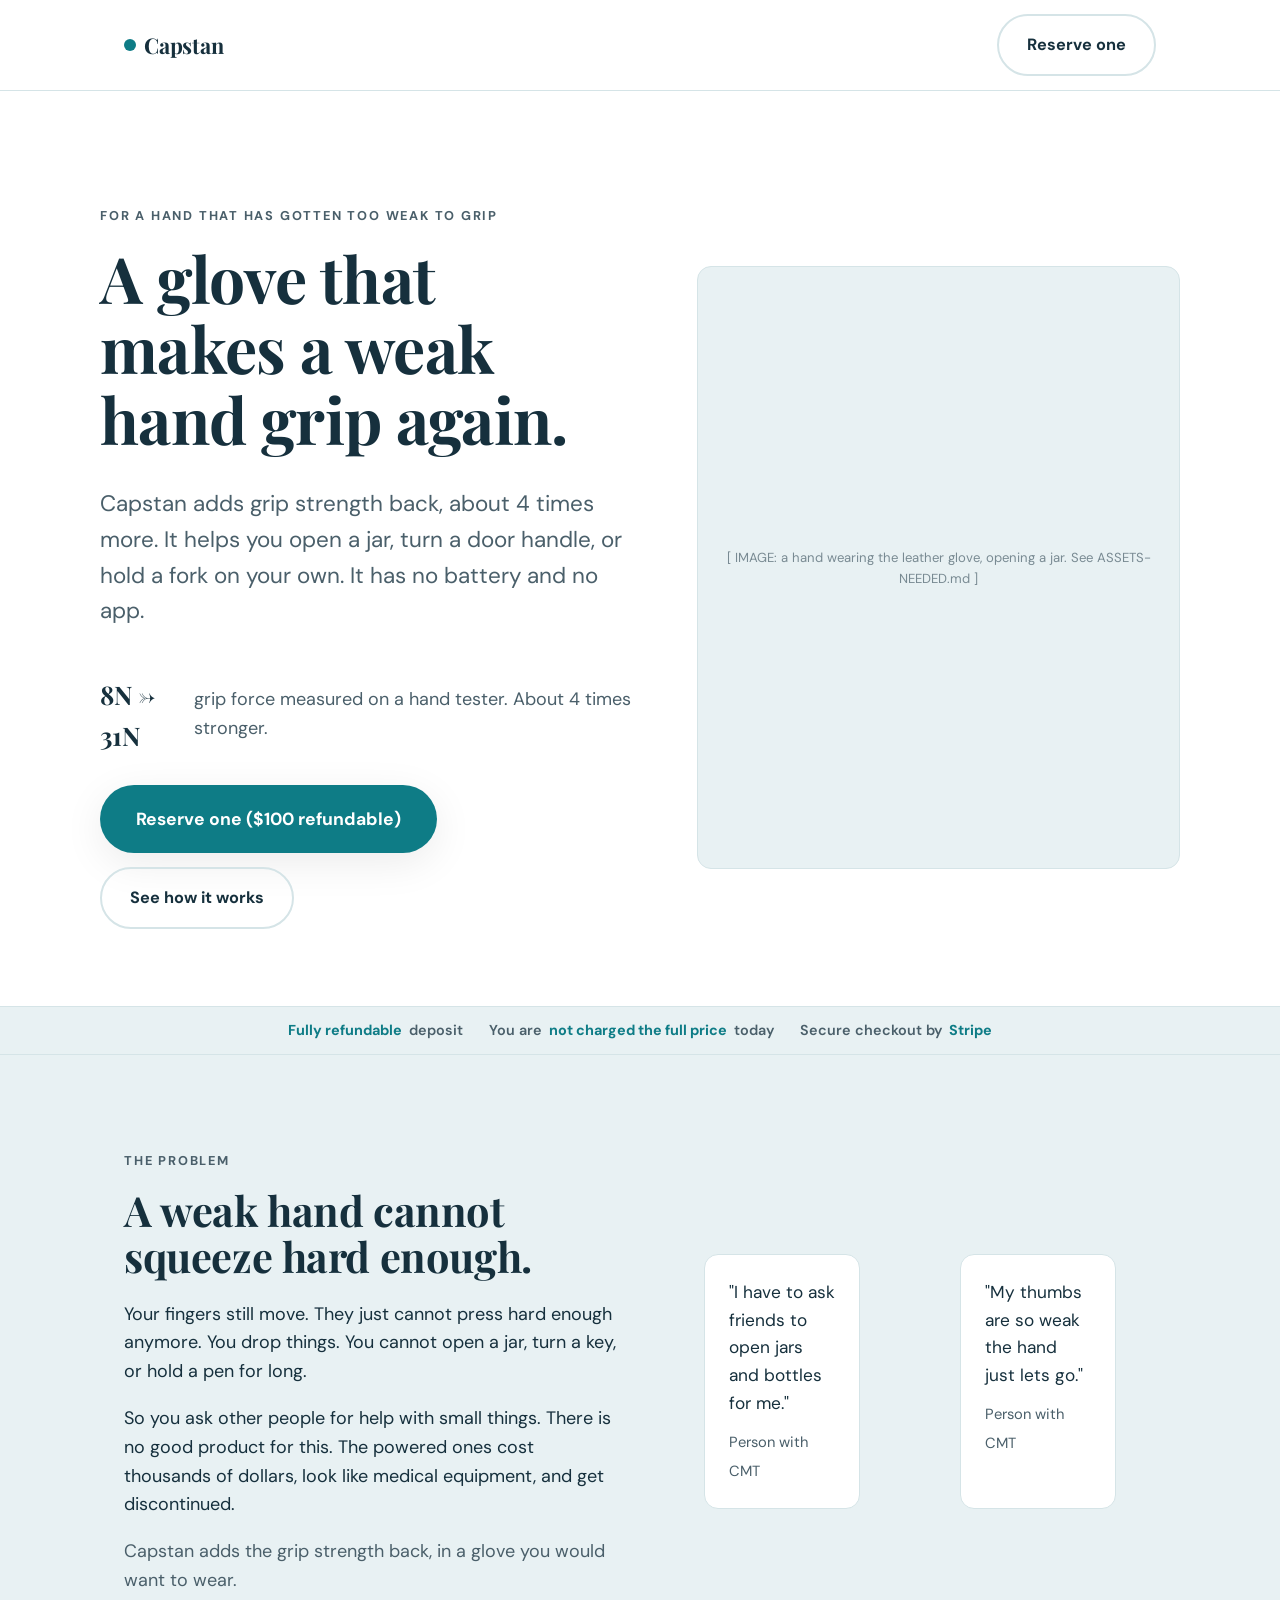
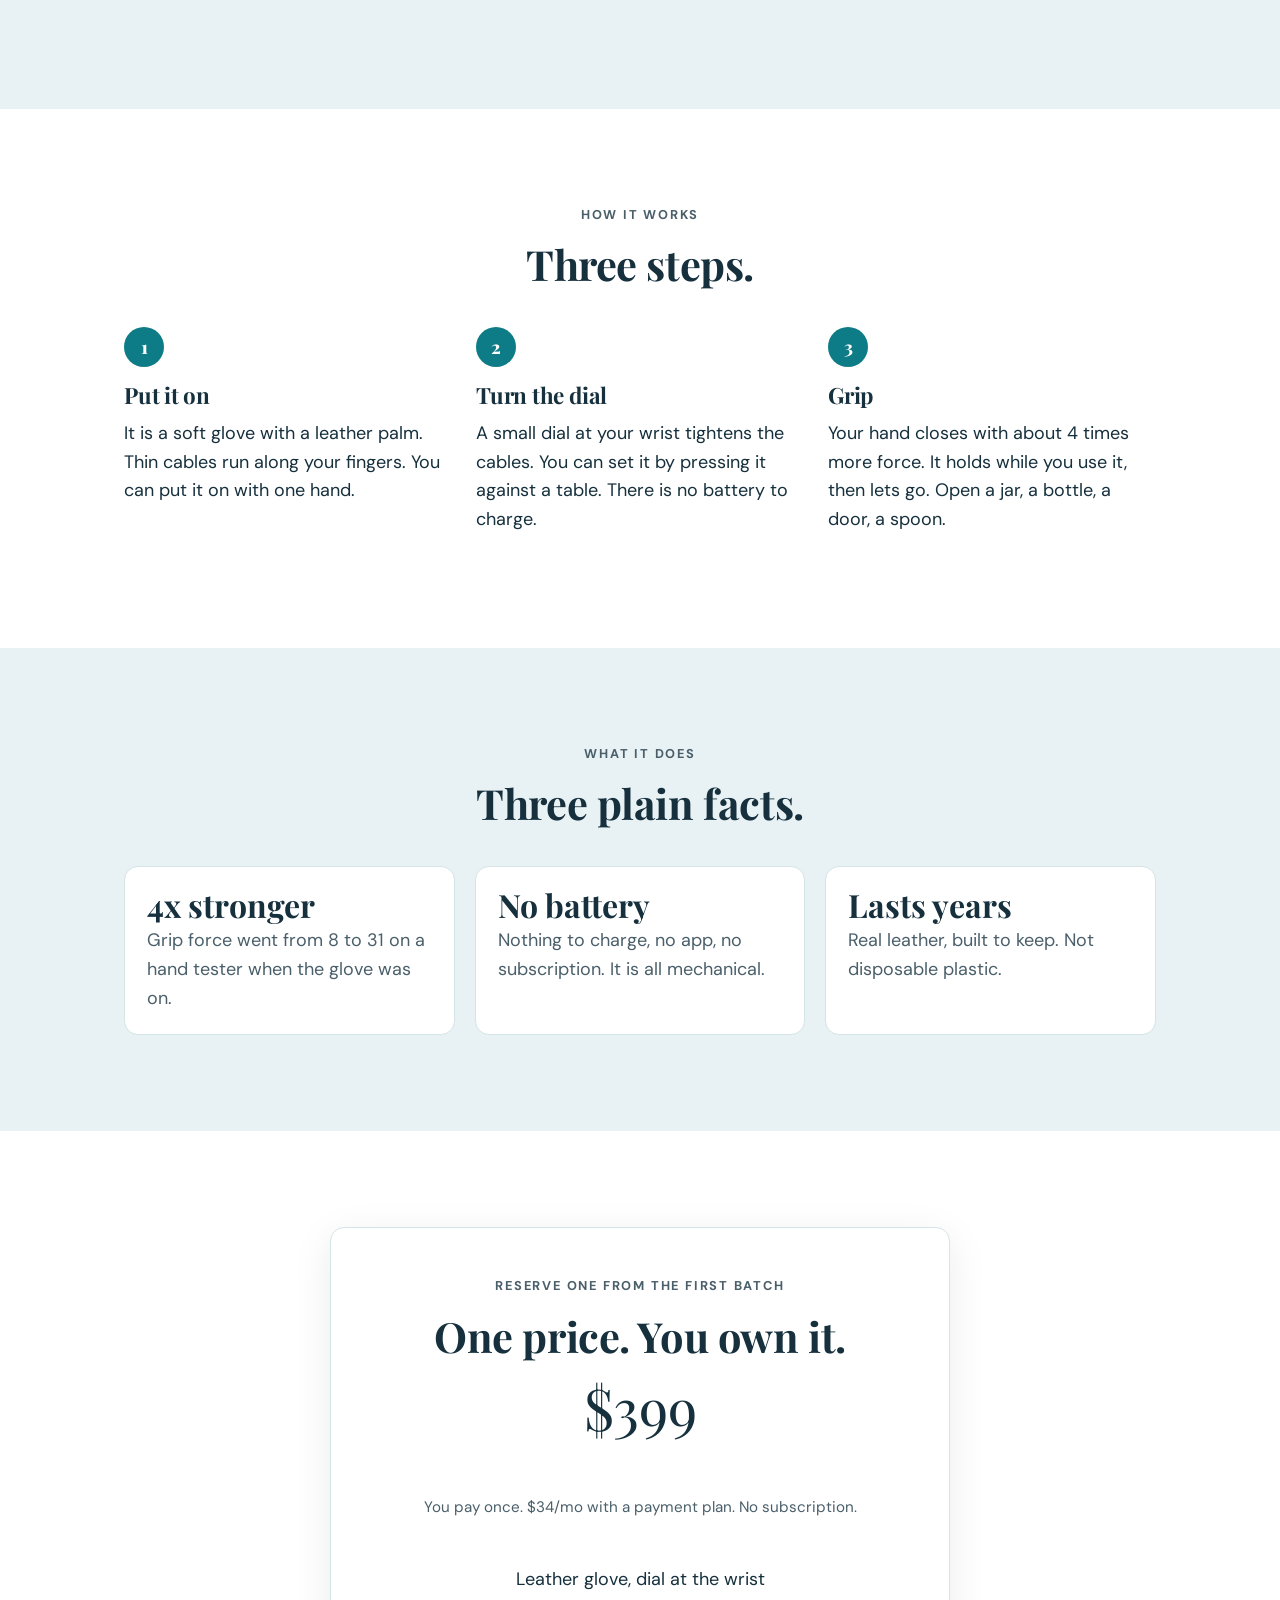
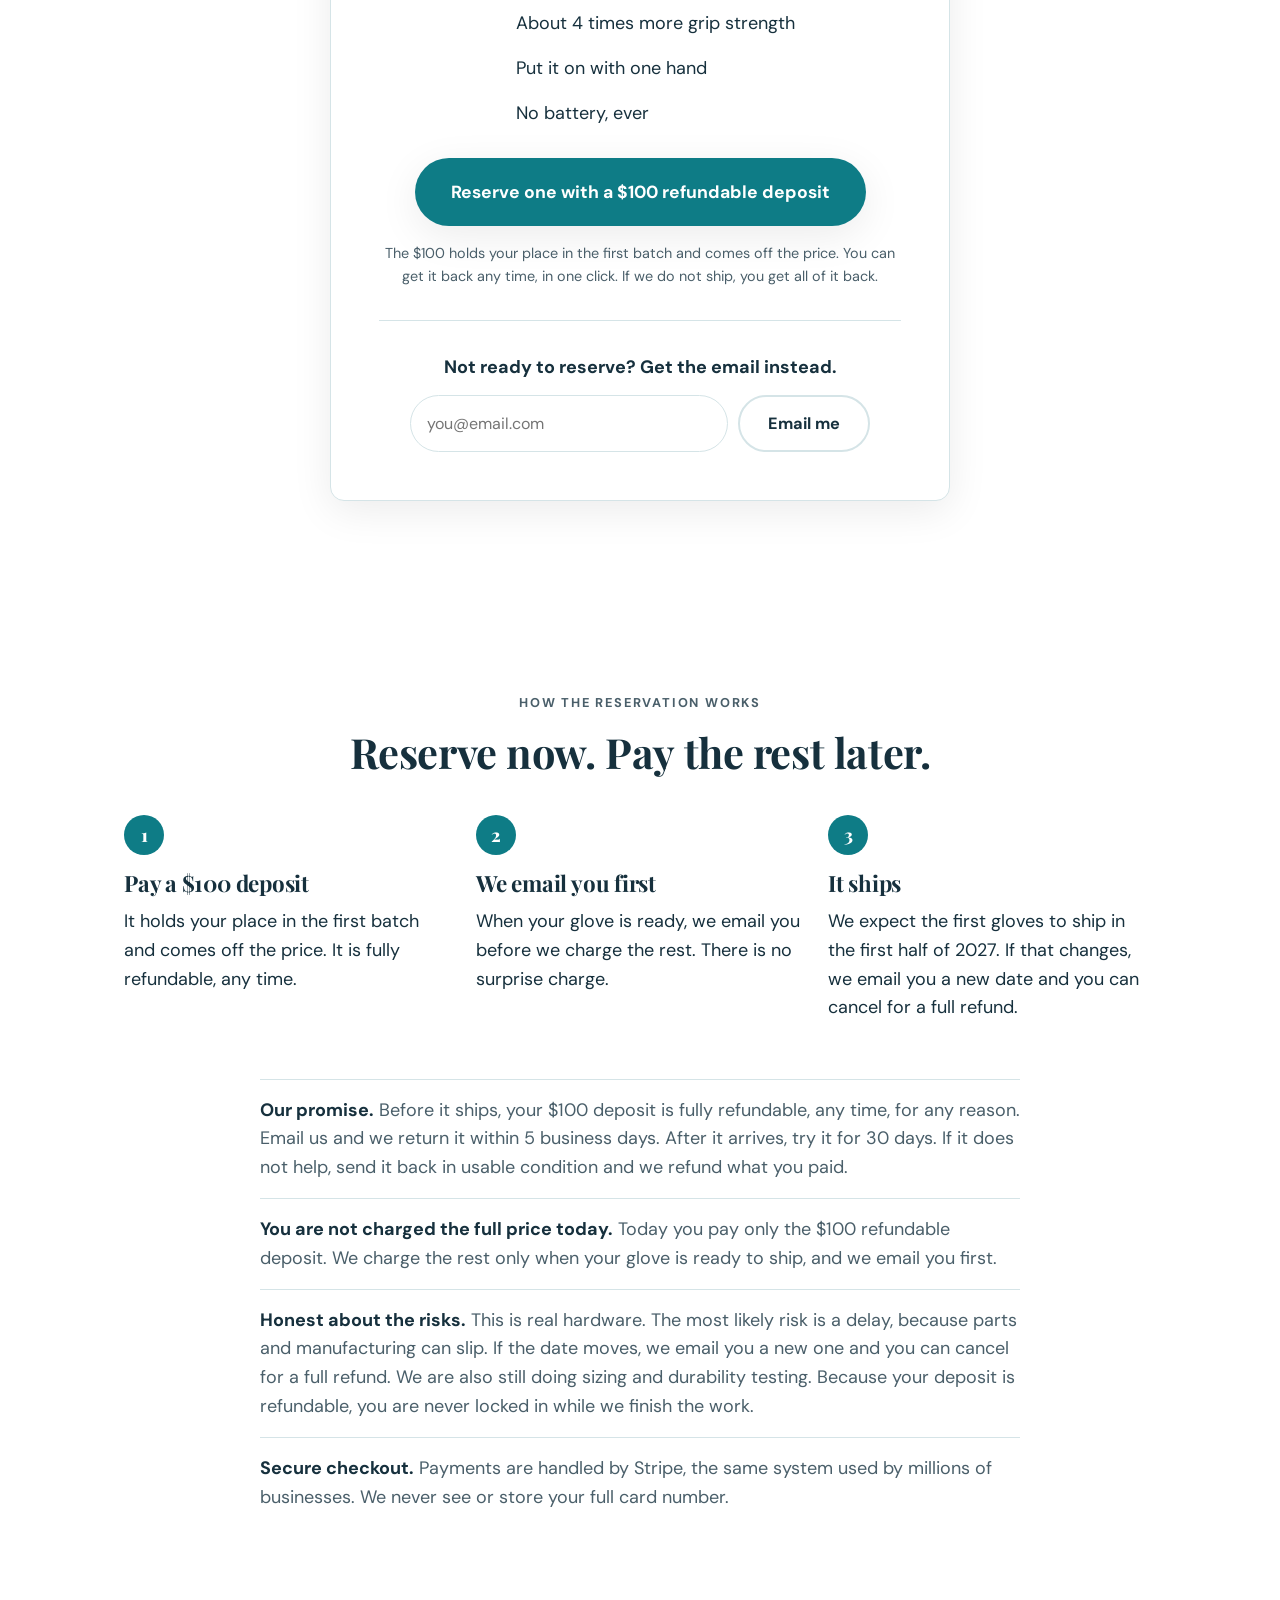
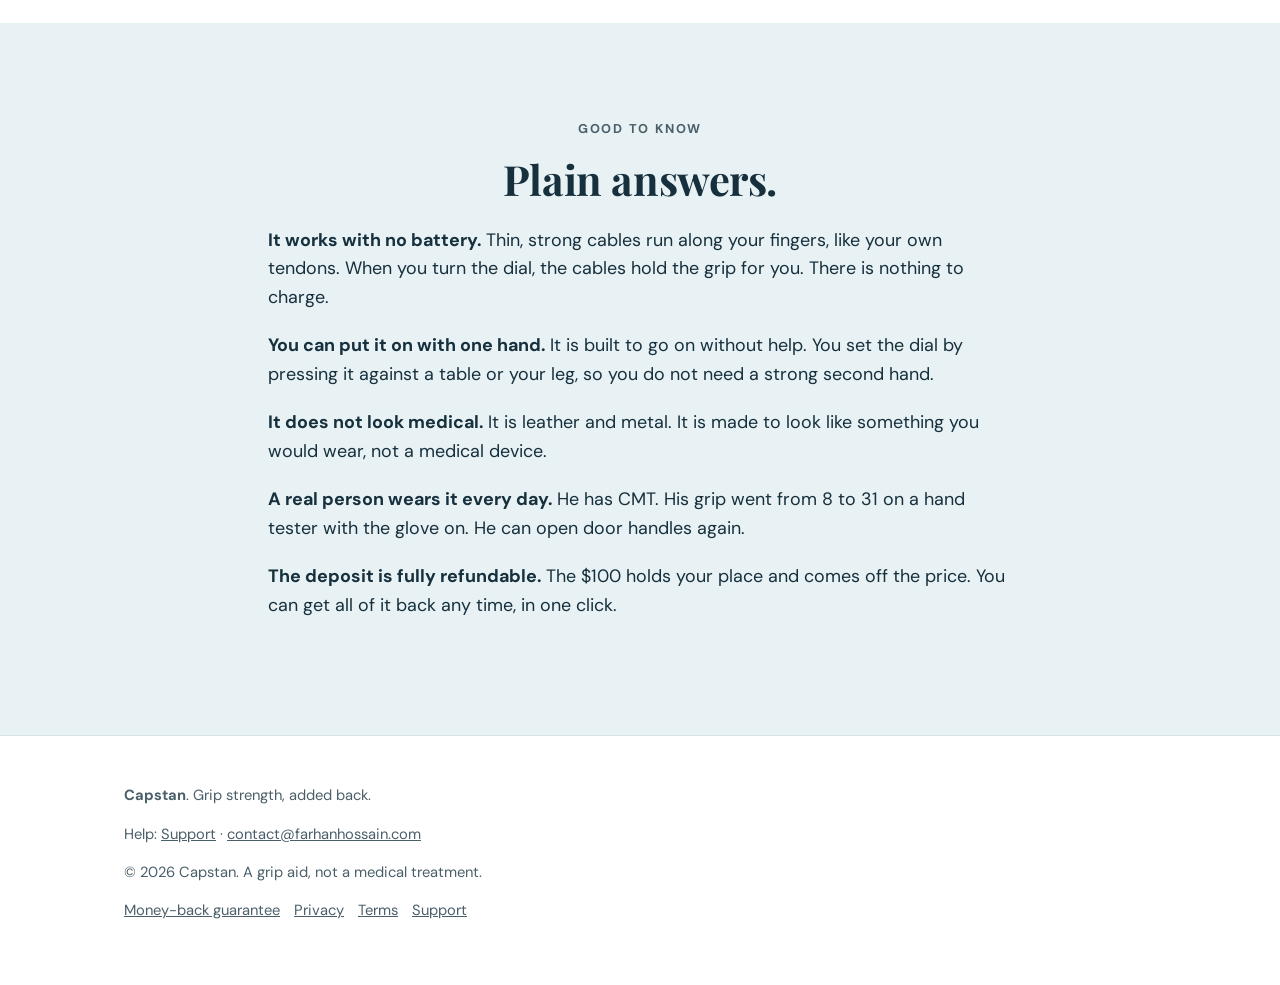
==== capstan/index.html @ 5abb1f74 "Static landing pages: shared engine, confirmation page, legal pages Plain HTML with no build step. s" ====
<!doctype html>
<html lang="en">
<head>
<meta charset="utf-8" />
<meta name="viewport" content="width=device-width, initial-scale=1" />
<title>Capstan: a glove that makes a weak hand grip again</title>
<meta name="description" content="A glove that adds grip strength back, about 4 times more, so a weak hand can open a jar, turn a door handle, or hold a fork. No battery. No app." />
<meta name="robots" content="noindex" />
<link rel="preconnect" href="https://fonts.googleapis.com" />
<link rel="preconnect" href="https://fonts.gstatic.com" crossorigin />
<link href="https://fonts.googleapis.com/css2?family=Playfair+Display:wght@600;700&family=DM+Sans:wght@400;500;700&display=swap" rel="stylesheet" />
<link rel="stylesheet" href="../shared/base.css" />
<style>
  :root {
    --bg: #ffffff;
    --surface: #e8f1f3;
    --ink: #16303d;
    --ink-soft: #4a5f6a;
    --accent: #0e7c86;
    --accent-ink: #ffffff;
    --line: #d5e4e7;
    --font-head: "Playfair Display", Georgia, serif;
    --font-body: "DM Sans", system-ui, sans-serif;
  }
</style>
</head>
<body>

<nav class="nav">
  <div class="nav__inner">
    <span class="brand"><span class="brand__dot"></span> Capstan</span>
    <a class="btn btn--ghost" href="#reserve">Reserve one</a>
  </div>
</nav>

<header class="hero wrap" data-section="hero">
  <div class="hero__grid">
    <div>
      <p class="eyebrow">For a hand that has gotten too weak to grip</p>
      <div data-copy="a">
        <h1>A glove that makes a weak hand grip again.</h1>
        <p class="lead">Capstan adds grip strength back, about 4 times more. It helps you open a jar, turn a door handle, or hold a fork on your own. It has no battery and no app.</p>
      </div>
      <div data-copy="b">
        <h1>Get your grip back and stop asking for help.</h1>
        <p class="lead">Capstan is a glove that gives a weak hand about 4 times more grip strength. It helps you do everyday things by yourself again. No battery. No app.</p>
      </div>
      <div class="hero__proof">
        <b>8N → 31N</b><span class="muted">grip force measured on a hand tester. About 4 times stronger.</span>
      </div>
      <div class="btn-row" style="margin-top:1.8rem">
        <a class="btn btn--primary btn--big" href="#reserve" data-deposit="hero">Reserve one ($100 refundable)</a>
        <a class="btn btn--ghost" href="#how">See how it works</a>
      </div>
    </div>
    <div class="hero__media">
      <div class="placeholder-note">[ IMAGE: a hand wearing the leather glove, opening a jar. See ASSETS-NEEDED.md ]</div>
    </div>
  </div>
</header>

<section class="section section--tint" data-section="problem">
  <div class="wrap">
    <div class="grid-2">
      <div>
        <p class="eyebrow">The problem</p>
        <h2>A weak hand cannot squeeze hard enough.</h2>
        <p>Your fingers still move. They just cannot press hard enough anymore. You drop things. You cannot open a jar, turn a key, or hold a pen for long.</p>
        <p>So you ask other people for help with small things. There is no good product for this. The powered ones cost thousands of dollars, look like medical equipment, and get discontinued.</p>
        <p class="muted">Capstan adds the grip strength back, in a glove you would want to wear.</p>
      </div>
      <div class="quotes">
        <figure class="quote"><p>"I have to ask friends to open jars and bottles for me."</p><cite>Person with CMT</cite></figure>
        <figure class="quote"><p>"My thumbs are so weak the hand just lets go."</p><cite>Person with CMT</cite></figure>
      </div>
    </div>
  </div>
</section>

<section class="section" id="how" data-section="how">
  <div class="wrap">
    <p class="eyebrow center" style="text-align:center">How it works</p>
    <h2 class="center">Three steps.</h2>
    <div class="steps" style="margin-top:2.5rem">
      <div class="step"><div class="step__n">1</div><h3>Put it on</h3><p>It is a soft glove with a leather palm. Thin cables run along your fingers. You can put it on with one hand.</p></div>
      <div class="step"><div class="step__n">2</div><h3>Turn the dial</h3><p>A small dial at your wrist tightens the cables. You can set it by pressing it against a table. There is no battery to charge.</p></div>
      <div class="step"><div class="step__n">3</div><h3>Grip</h3><p>Your hand closes with about 4 times more force. It holds while you use it, then lets go. Open a jar, a bottle, a door, a spoon.</p></div>
    </div>
  </div>
</section>

<section class="section section--tint" data-section="proof">
  <div class="wrap center">
    <p class="eyebrow">What it does</p>
    <h2 class="center">Three plain facts.</h2>
    <div class="stats" style="margin-top:2.5rem;text-align:left">
      <div class="stat"><b>4x stronger</b><span class="muted">Grip force went from 8 to 31 on a hand tester when the glove was on.</span></div>
      <div class="stat"><b>No battery</b><span class="muted">Nothing to charge, no app, no subscription. It is all mechanical.</span></div>
      <div class="stat"><b>Lasts years</b><span class="muted">Real leather, built to keep. Not disposable plastic.</span></div>
    </div>
  </div>
</section>

<section class="section" id="reserve" data-section="reserve">
  <div class="wrap">
    <div class="offer">
      <p class="eyebrow" style="justify-content:center">Reserve one from the first batch</p>
      <h2>One price. You own it.</h2>
      <p class="offer__price" data-price>$399</p>
      <p class="offer__note">You pay once. <span data-price-monthly>$34/mo</span> with a payment plan. No subscription.</p>
      <ul class="offer__list">
        <li>Leather glove, dial at the wrist</li>
        <li>About 4 times more grip strength</li>
        <li>Put it on with one hand</li>
        <li>No battery, ever</li>
      </ul>
      <div>
        <a class="btn btn--primary btn--big" href="#" data-deposit="offer">Reserve one with a $100 refundable deposit</a>
      </div>
      <p class="deposit-note">The $100 holds your place in the first batch and comes off the price. You can get it back any time, in one click. If we do not ship, you get all of it back.</p>
      <hr style="border:none;border-top:1px solid var(--line);margin:2rem 0" />
      <p style="margin-bottom:.8rem"><b>Not ready to reserve? Get the email instead.</b></p>
      <form class="emailform" style="margin:0 auto;justify-content:center" data-email-form="offer" action="https://formspree.io/f/XXXXXXXX" method="POST">
        <input type="email" name="email" placeholder="you@email.com" required aria-label="Email address" />
        <button class="btn btn--ghost" type="submit">Email me</button>
      </form>
      <p data-form-status hidden></p>
    </div>
  </div>
</section>

<section class="section section--tint" data-section="faq">
  <div class="wrap">
    <p class="eyebrow center" style="text-align:center">Good to know</p>
    <h2 class="center">Plain answers.</h2>
    <div class="story" style="margin-top:1.5rem">
      <p><b>It works with no battery.</b> Thin, strong cables run along your fingers, like your own tendons. When you turn the dial, the cables hold the grip for you. There is nothing to charge.</p>
      <p><b>You can put it on with one hand.</b> It is built to go on without help. You set the dial by pressing it against a table or your leg, so you do not need a strong second hand.</p>
      <p><b>It does not look medical.</b> It is leather and metal. It is made to look like something you would wear, not a medical device.</p>
      <p><b>A real person wears it every day.</b> He has CMT. His grip went from 8 to 31 on a hand tester with the glove on. He can open door handles again.</p>
      <p><b>The deposit is fully refundable.</b> The $100 holds your place and comes off the price. You can get all of it back any time, in one click.</p>
    </div>
  </div>
</section>

<footer class="footer">
  <div class="wrap">
    <p><b>Capstan</b>. Grip strength, added back.</p>
    <p>Help: <a href="../support/">Support</a> · <a href="mailto:contact@farhanhossain.com">contact@farhanhossain.com</a></p>
    <p class="muted">© <span data-year>2026</span> Capstan. A grip aid, not a medical treatment.</p>
  </div>
</footer>

<div class="sticky-cta">
  <span><b data-price>$399</b> · <span class="muted">$100 deposit</span></span>
  <a class="btn btn--primary" href="#reserve" data-deposit="sticky">Reserve one</a>
</div>

<script>
  window.HKB_CONFIG = {
    brand: "capstan",
    ga4Id: "G-XXXXXXXXXX",
    metaPixelId: "XXXXXXXXXX",
    plausibleDomain: "",
    stripeDeposit: "https://buy.stripe.com/XXXXXXXX",
    prices: {
      "299": { amount: 299, label: "$299", monthly: "$25/mo" },
      "399": { amount: 399, label: "$399", monthly: "$34/mo" },
      "499": { amount: 499, label: "$499", monthly: "$42/mo" }
    },
    defaultPrice: "399",
    defaultCopy: "a"
  };
</script>
<script src="../shared/app.js"></script>
</body>
</html>
---- shared/base.css ----
/* Humankind Bionics — shared base stylesheet
 * Structure + components shared by every masked brand.
 * Each brand overrides the --brand-* variables in its own inline <style>,
 * so the pages share a skeleton but look like different companies.
 */

:root {
  /* brands override these */
  --bg: #ffffff;
  --surface: #f6f4ef;
  --ink: #1a1a1a;
  --ink-soft: #55524c;
  --accent: #c8a84b;
  --accent-ink: #1a1a1a;      /* text color on accent buttons */
  --line: #e3ded4;
  --max: 1080px;
  --radius: 14px;
  --font-head: Georgia, "Times New Roman", serif;
  --font-body: -apple-system, BlinkMacSystemFont, "Segoe UI", Roboto, Helvetica, Arial, sans-serif;
  --shadow: 0 10px 40px rgba(0,0,0,.08);
}

* { box-sizing: border-box; }
html { scroll-behavior: smooth; -webkit-text-size-adjust: 100%; }
body {
  margin: 0;
  background: var(--bg);
  color: var(--ink);
  font-family: var(--font-body);
  font-size: 18px;
  line-height: 1.6;
  -webkit-font-smoothing: antialiased;
  text-rendering: optimizeLegibility;
}
img { max-width: 100%; display: block; }
a { color: inherit; }

h1, h2, h3 { font-family: var(--font-head); font-weight: 700; line-height: 1.1; margin: 0 0 .5em; letter-spacing: -0.01em; }
h1 { font-size: clamp(2.2rem, 6vw, 4rem); }
h2 { font-size: clamp(1.6rem, 4vw, 2.6rem); }
h3 { font-size: clamp(1.15rem, 2.5vw, 1.4rem); }
p { margin: 0 0 1em; }

.wrap { width: 100%; max-width: var(--max); margin: 0 auto; padding: 0 24px; }
.section { padding: clamp(48px, 8vw, 96px) 0; }
.section--tint { background: var(--surface); }
.eyebrow { text-transform: uppercase; letter-spacing: .14em; font-size: .8rem; font-weight: 700; color: var(--ink-soft); margin-bottom: 1rem; font-family: var(--font-body); }
.lead { font-size: clamp(1.1rem, 2.4vw, 1.4rem); color: var(--ink-soft); max-width: 40ch; }
.muted { color: var(--ink-soft); }
.center { text-align: center; }
.center .lead { margin-left: auto; margin-right: auto; }

/* ---- nav ---- */
.nav { position: sticky; top: 0; z-index: 40; background: color-mix(in srgb, var(--bg) 88%, transparent); backdrop-filter: saturate(1.2) blur(8px); border-bottom: 1px solid var(--line); }
.nav__inner { display: flex; align-items: center; justify-content: space-between; padding: 14px 24px; max-width: var(--max); margin: 0 auto; }
.brand { font-family: var(--font-head); font-weight: 700; font-size: 1.35rem; letter-spacing: -0.01em; display: flex; align-items: center; gap: .5rem; }
.brand__dot { width: 12px; height: 12px; border-radius: 50%; background: var(--accent); display: inline-block; }

/* ---- buttons ---- */
.btn { display: inline-flex; align-items: center; justify-content: center; gap: .5rem; font-family: var(--font-body); font-weight: 700; font-size: 1.02rem; padding: 16px 28px; border-radius: 999px; border: 2px solid transparent; text-decoration: none; cursor: pointer; transition: transform .08s ease, box-shadow .2s ease, background .2s ease; }
.btn:active { transform: translateY(1px); }
.btn--primary { background: var(--accent); color: var(--accent-ink); box-shadow: var(--shadow); }
.btn--primary:hover { box-shadow: 0 14px 44px rgba(0,0,0,.16); }
.btn--ghost { background: transparent; color: var(--ink); border-color: var(--line); }
.btn--ghost:hover { border-color: var(--ink); }
.btn--big { font-size: 1.1rem; padding: 18px 34px; }
.btn-row { display: flex; flex-wrap: wrap; gap: 14px; align-items: center; }

/* ---- hero ---- */
.hero { padding: clamp(56px, 9vw, 120px) 0 clamp(40px, 6vw, 80px); }
.hero__grid { display: grid; grid-template-columns: 1.05fr .95fr; gap: clamp(28px, 5vw, 64px); align-items: center; }
.hero__media { aspect-ratio: 4 / 5; background: var(--surface); border-radius: var(--radius); border: 1px solid var(--line); display: flex; align-items: center; justify-content: center; color: var(--ink-soft); overflow: hidden; }
.hero__proof { display: inline-flex; align-items: baseline; gap: .5rem; margin-top: 1.4rem; font-family: var(--font-body); }
.hero__proof b { font-size: 1.6rem; font-family: var(--font-head); }
@media (max-width: 820px) { .hero__grid { grid-template-columns: 1fr; } .hero__media { order: -1; aspect-ratio: 16/11; } }

/* ---- stat / number row ---- */
.stats { display: grid; grid-template-columns: repeat(3, 1fr); gap: 20px; }
.stat { padding: 22px; border: 1px solid var(--line); border-radius: var(--radius); background: var(--bg); }
.stat b { display: block; font-family: var(--font-head); font-size: 2rem; line-height: 1; margin-bottom: .3rem; }
@media (max-width: 700px) { .stats { grid-template-columns: 1fr; } }

/* ---- story ---- */
.story { max-width: 62ch; margin: 0 auto; font-size: 1.12rem; }
.story p { margin-bottom: 1.1em; }
.pull { font-family: var(--font-head); font-size: clamp(1.4rem, 3.5vw, 2rem); line-height: 1.25; border-left: 4px solid var(--accent); padding-left: 1rem; margin: 1.6rem 0; }

/* ---- steps / how it works ---- */
.steps { display: grid; grid-template-columns: repeat(3, 1fr); gap: 24px; }
.step__n { width: 40px; height: 40px; border-radius: 50%; background: var(--accent); color: var(--accent-ink); display: flex; align-items: center; justify-content: center; font-weight: 800; font-family: var(--font-head); margin-bottom: 1rem; }
@media (max-width: 700px) { .steps { grid-template-columns: 1fr; } }

/* ---- quotes ---- */
.quotes { display: grid; grid-template-columns: repeat(2, 1fr); gap: 20px; }
.quote { padding: 24px; border-radius: var(--radius); background: var(--bg); border: 1px solid var(--line); }
.quote p { font-size: 1.08rem; margin-bottom: .6rem; }
.quote cite { color: var(--ink-soft); font-style: normal; font-size: .92rem; }
@media (max-width: 700px) { .quotes { grid-template-columns: 1fr; } }

/* ---- price / offer ---- */
.offer { max-width: 620px; margin: 0 auto; text-align: center; border: 1px solid var(--line); border-radius: var(--radius); padding: clamp(28px, 5vw, 48px); background: var(--bg); box-shadow: var(--shadow); }
.offer__price { font-family: var(--font-head); font-size: clamp(2.6rem, 7vw, 3.6rem); line-height: 1; }
.offer__strike { color: var(--ink-soft); }
.offer__note { font-size: .95rem; color: var(--ink-soft); }
.offer__list { list-style: none; padding: 0; margin: 1.4rem 0; text-align: left; display: inline-block; }
.offer__list li { padding: 8px 0 8px 30px; position: relative; }
.offer__list li::before { content: "✓"; position: absolute; left: 0; color: var(--accent-ink); font-weight: 800; }
.deposit-note { font-size: .9rem; color: var(--ink-soft); margin-top: 1rem; }

/* ---- email form ---- */
.emailform { display: flex; gap: 10px; flex-wrap: wrap; max-width: 460px; }
.emailform input[type=email] { flex: 1 1 220px; padding: 15px 16px; border-radius: 999px; border: 1px solid var(--line); font-size: 1rem; font-family: var(--font-body); background: var(--bg); color: var(--ink); }
.emailform .btn { flex: 0 0 auto; }
[data-form-status] { font-size: .95rem; margin-top: .6rem; color: var(--ink-soft); }

/* ---- faq ---- */
.faq { max-width: 760px; margin: 0 auto; }
.faq details { border-bottom: 1px solid var(--line); padding: 18px 0; }
.faq summary { cursor: pointer; font-weight: 700; font-size: 1.1rem; list-style: none; display: flex; justify-content: space-between; gap: 1rem; }
.faq summary::-webkit-details-marker { display: none; }
.faq summary::after { content: "+"; color: var(--accent-ink); font-weight: 800; }
.faq details[open] summary::after { content: "\2013"; }
.faq details p { margin-top: .8rem; color: var(--ink-soft); }

/* ---- sticky mobile CTA ---- */
.sticky-cta { position: fixed; left: 0; right: 0; bottom: 0; z-index: 50; background: var(--bg); border-top: 1px solid var(--line); padding: 10px 16px; display: none; align-items: center; justify-content: space-between; gap: 12px; }
.sticky-cta .btn { padding: 12px 20px; }
@media (max-width: 820px) { .sticky-cta { display: flex; } body { padding-bottom: 76px; } }

/* ---- footer ---- */
.footer { padding: 48px 0; border-top: 1px solid var(--line); color: var(--ink-soft); font-size: .92rem; }
.footer a { color: var(--ink-soft); }

/* ---- utility ---- */
.grid-2 { display: grid; grid-template-columns: 1fr 1fr; gap: clamp(24px, 4vw, 48px); align-items: center; }
@media (max-width: 820px) { .grid-2 { grid-template-columns: 1fr; } }
.tag { display: inline-block; font-size: .8rem; font-weight: 700; padding: 5px 12px; border-radius: 999px; background: var(--surface); border: 1px solid var(--line); color: var(--ink-soft); }
.placeholder-note { font-size: .82rem; opacity: .7; padding: 8px; text-align: center; }

/* ---- trust bar (injected under hero) ---- */
.trustbar { background: var(--surface); border-top: 1px solid var(--line); border-bottom: 1px solid var(--line); }
.trustbar__inner { max-width: var(--max); margin: 0 auto; padding: 12px 24px; display: flex; flex-wrap: wrap; gap: 8px 26px; justify-content: center; font-size: .9rem; font-weight: 600; color: var(--ink-soft); }
.trustbar span { display: inline-flex; align-items: center; gap: 7px; }
.trustbar b { color: var(--accent); }

/* ---- promise / reservation block ---- */
.promise { max-width: 760px; margin: 2.4rem auto 0; }
.promise p { border-top: 1px solid var(--line); padding-top: 1rem; margin-bottom: 1rem; color: var(--ink-soft); }
.promise p b { color: var(--ink); }

/* ---- footer legal links ---- */
.legal-links { margin-top: .4rem; }
.legal-links a { color: var(--ink-soft); text-decoration: underline; margin-right: 14px; white-space: nowrap; }
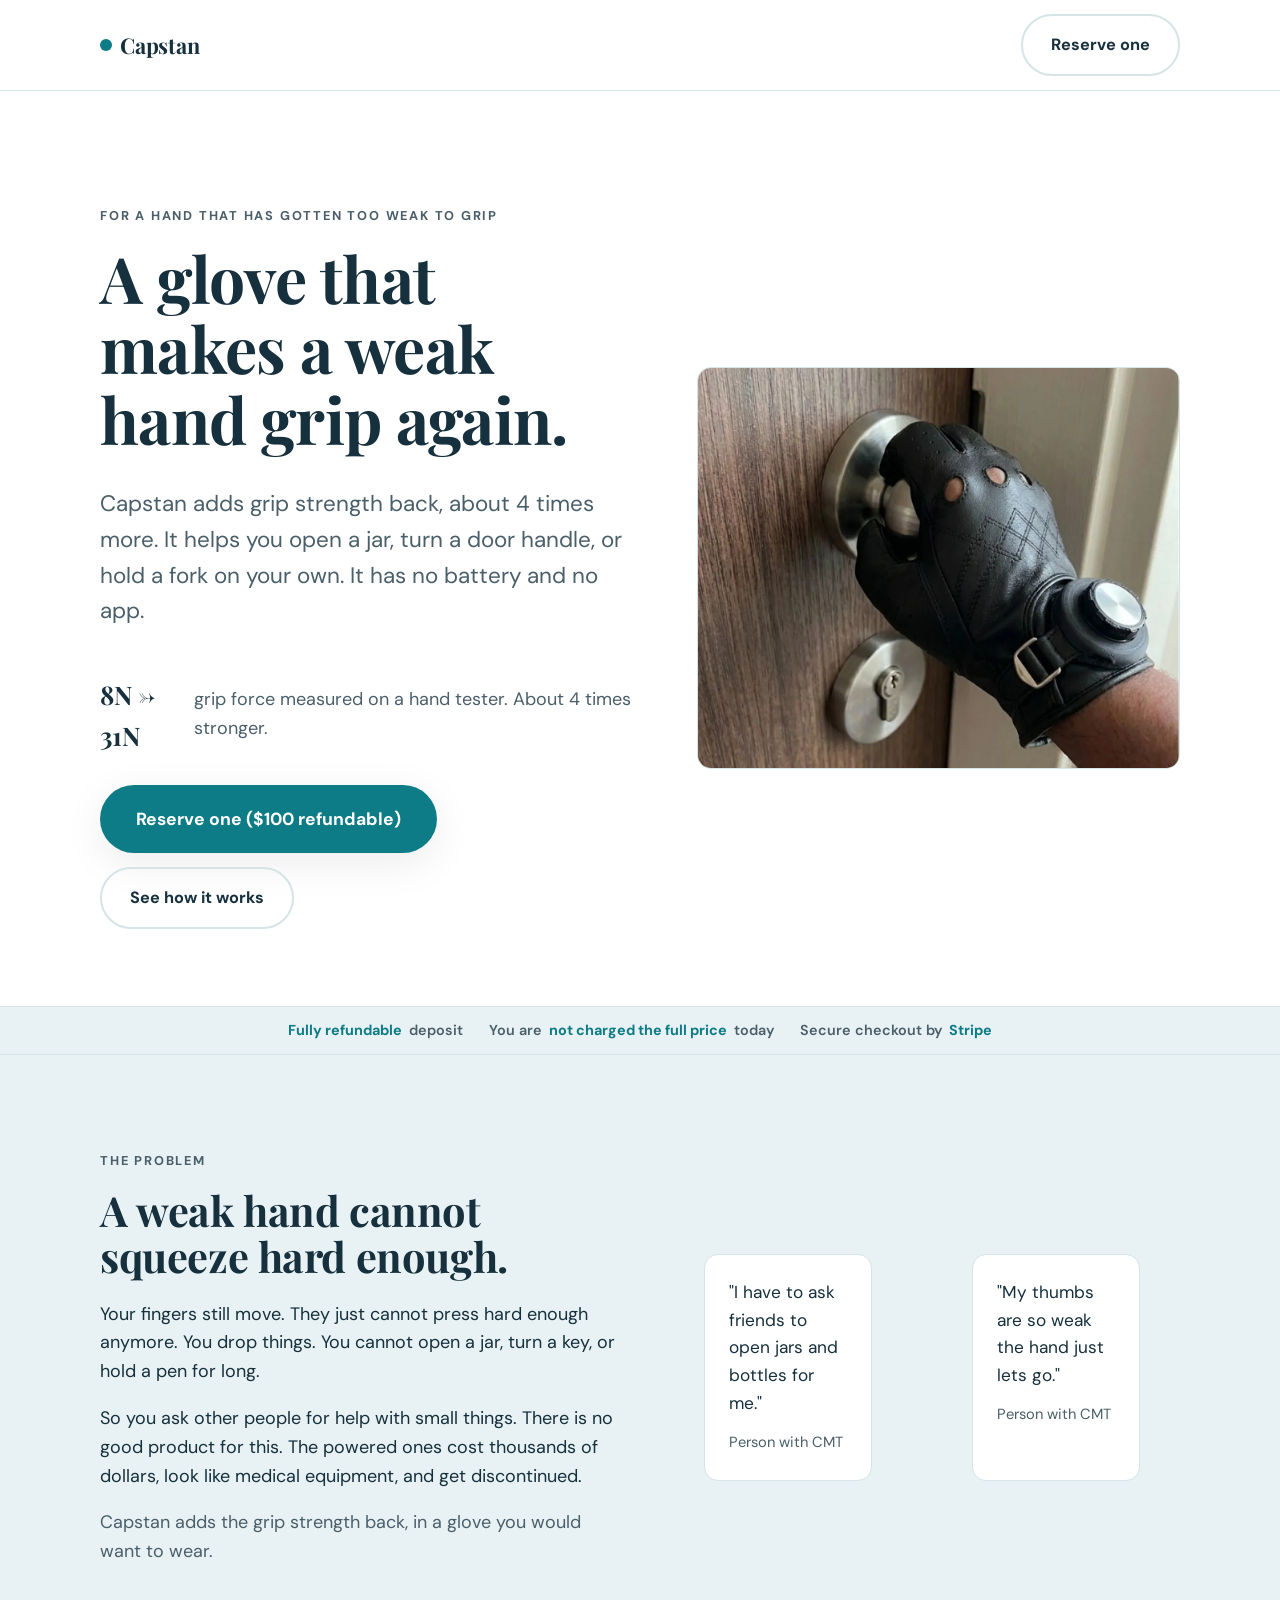
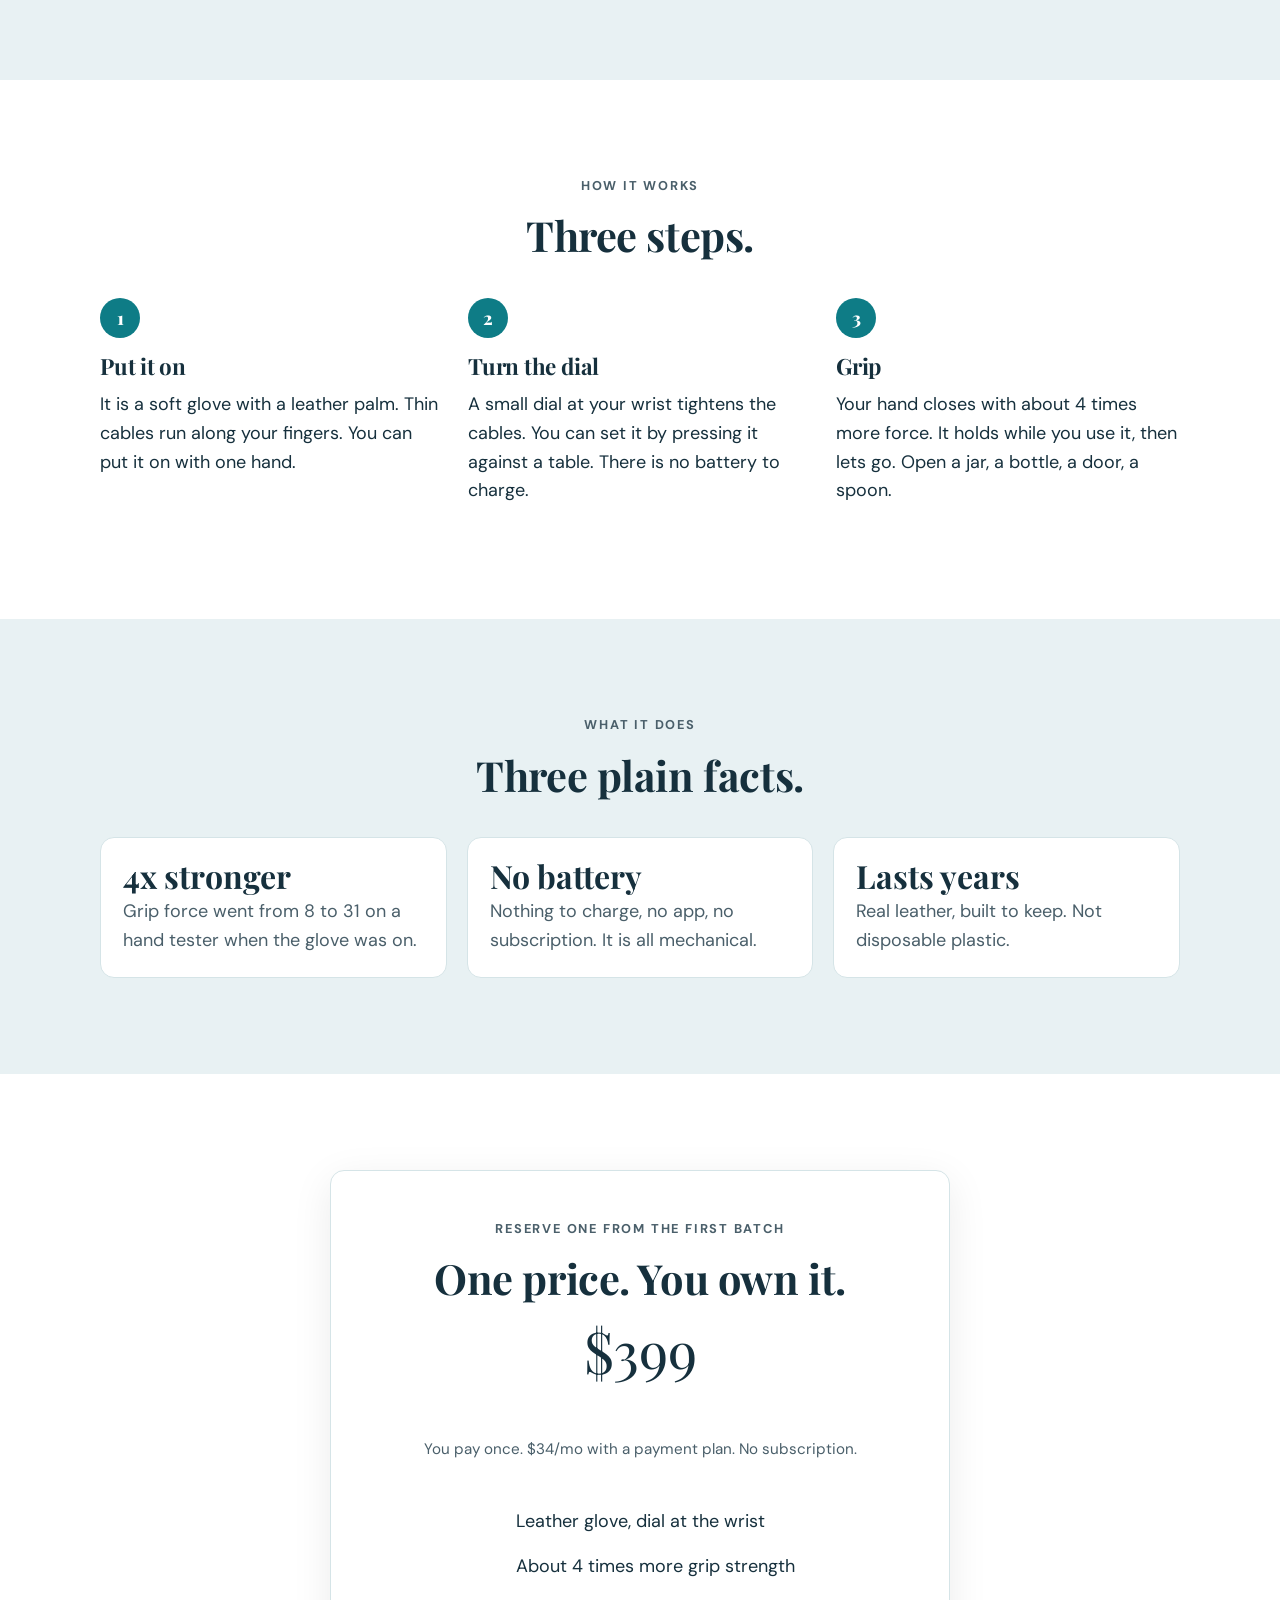
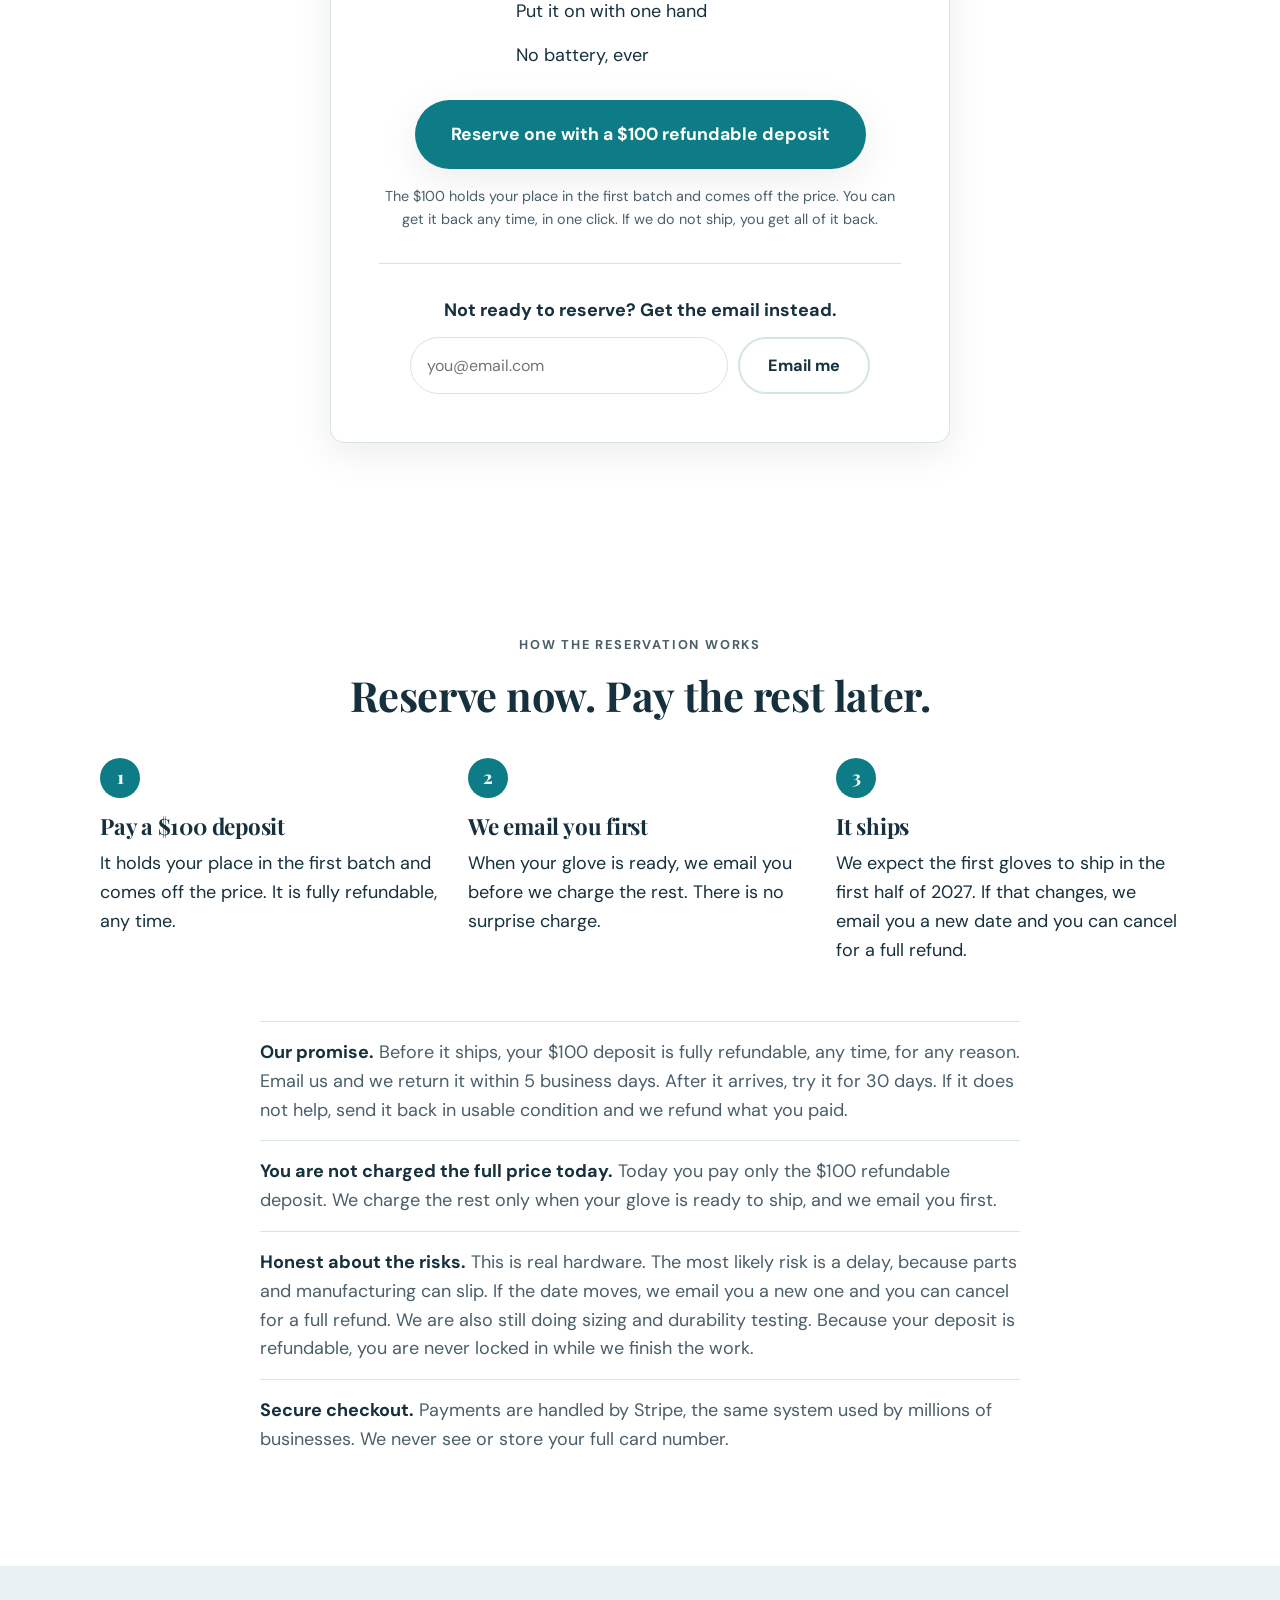
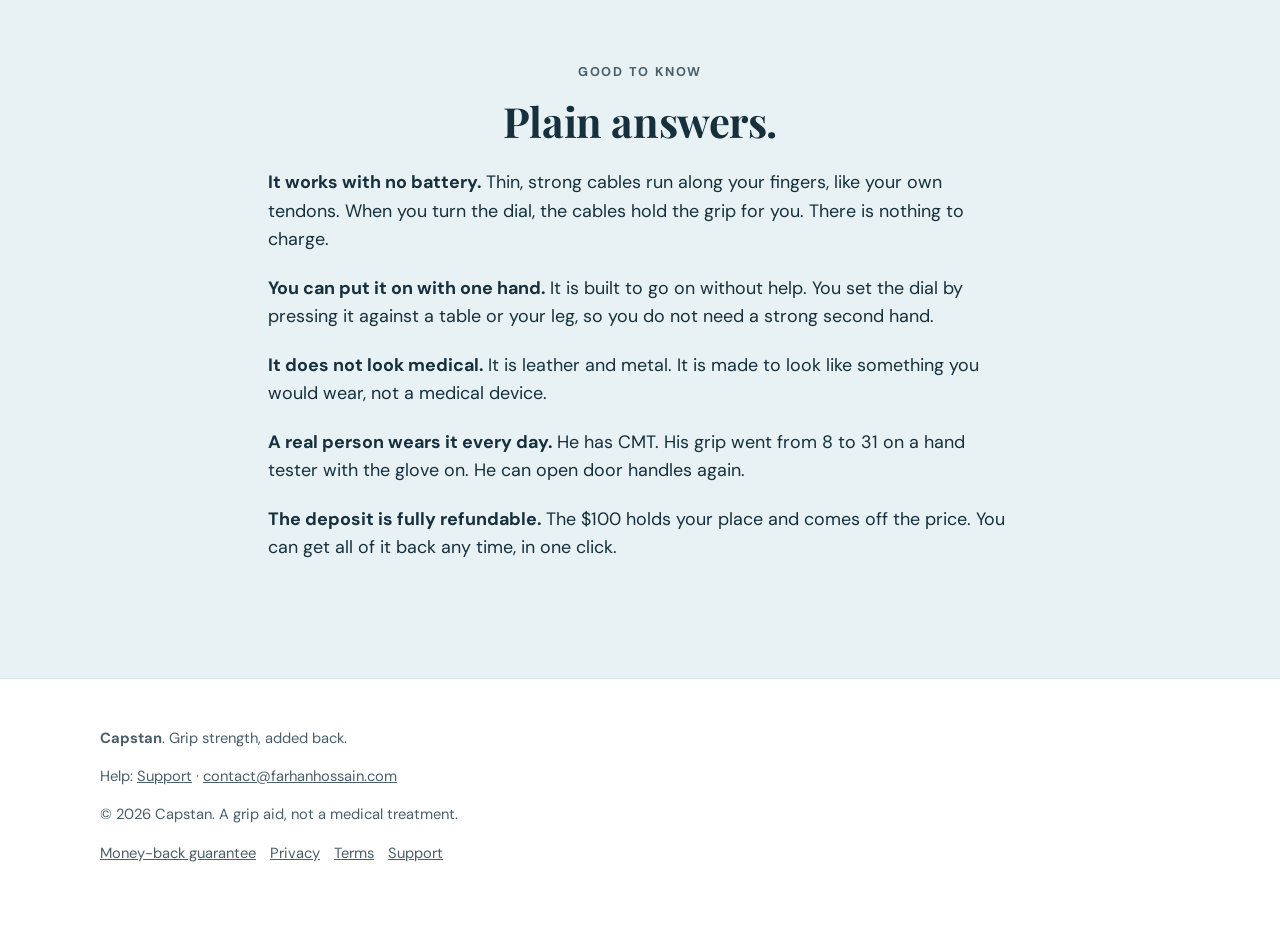
==== commit 799facd0: "Wire real product photography into seven of the nine heroes Seven brands get their shot from the Ren" ====
--- a/capstan/index.html
+++ b/capstan/index.html
@@ -54,7 +54,8 @@
       </div>
     </div>
     <div class="hero__media">
-      <div class="placeholder-note">[ IMAGE: a hand wearing the leather glove, opening a jar. See ASSETS-NEEDED.md ]</div>
+      <img src="hero.webp" alt="A gloved hand turning a door knob. The black leather glove has a tension dial at the wrist."
+           width="1200" height="1006" decoding="async" fetchpriority="high" />
     </div>
   </div>
 </header>
--- a/shared/base.css
+++ b/shared/base.css
@@ -1,11 +1,10 @@
-/* Humankind Bionics — shared base stylesheet
- * Structure + components shared by every masked brand.
- * Each brand overrides the --brand-* variables in its own inline <style>,
- * so the pages share a skeleton but look like different companies.
+/* Shared base stylesheet
+ * Structure and components. Pages override the theme variables below in
+ * their own inline <style> block.
  */
 
 :root {
-  /* brands override these */
+  /* pages override these */
   --bg: #ffffff;
   --surface: #f6f4ef;
   --ink: #1a1a1a;
@@ -14,6 +13,10 @@
   --accent-ink: #1a1a1a;      /* text color on accent buttons */
   --line: #e3ded4;
   --max: 1080px;
+  /* Single side gutter for every full-width container. Scales with the
+     viewport so content never crowds the edge just above --max, and keeps
+     a comfortable margin on phones. */
+  --gutter: clamp(28px, 5vw, 64px);
   --radius: 14px;
   --font-head: Georgia, "Times New Roman", serif;
   --font-body: -apple-system, BlinkMacSystemFont, "Segoe UI", Roboto, Helvetica, Arial, sans-serif;
@@ -41,8 +44,11 @@
 h3 { font-size: clamp(1.15rem, 2.5vw, 1.4rem); }
 p { margin: 0 0 1em; }
 
-.wrap { width: 100%; max-width: var(--max); margin: 0 auto; padding: 0 24px; }
-.section { padding: clamp(48px, 8vw, 96px) 0; }
+.wrap { width: 100%; max-width: calc(var(--max) + var(--gutter) * 2); margin: 0 auto; padding: 0 var(--gutter); }
+/* padding-block, not the padding shorthand: these classes are combined with
+   .wrap on the same element (class="section wrap"), and a shorthand with 0
+   horizontal would silently wipe out .wrap's side gutter. */
+.section { padding-block: clamp(48px, 8vw, 96px); }
 .section--tint { background: var(--surface); }
 .eyebrow { text-transform: uppercase; letter-spacing: .14em; font-size: .8rem; font-weight: 700; color: var(--ink-soft); margin-bottom: 1rem; font-family: var(--font-body); }
 .lead { font-size: clamp(1.1rem, 2.4vw, 1.4rem); color: var(--ink-soft); max-width: 40ch; }
@@ -52,7 +58,7 @@
 
 /* ---- nav ---- */
 .nav { position: sticky; top: 0; z-index: 40; background: color-mix(in srgb, var(--bg) 88%, transparent); backdrop-filter: saturate(1.2) blur(8px); border-bottom: 1px solid var(--line); }
-.nav__inner { display: flex; align-items: center; justify-content: space-between; padding: 14px 24px; max-width: var(--max); margin: 0 auto; }
+.nav__inner { display: flex; align-items: center; justify-content: space-between; padding: 14px var(--gutter); max-width: calc(var(--max) + var(--gutter) * 2); margin: 0 auto; }
 .brand { font-family: var(--font-head); font-weight: 700; font-size: 1.35rem; letter-spacing: -0.01em; display: flex; align-items: center; gap: .5rem; }
 .brand__dot { width: 12px; height: 12px; border-radius: 50%; background: var(--accent); display: inline-block; }
 
@@ -67,12 +73,16 @@
 .btn-row { display: flex; flex-wrap: wrap; gap: 14px; align-items: center; }
 
 /* ---- hero ---- */
-.hero { padding: clamp(56px, 9vw, 120px) 0 clamp(40px, 6vw, 80px); }
+.hero { padding-block: clamp(56px, 9vw, 120px) clamp(40px, 6vw, 80px); }
 .hero__grid { display: grid; grid-template-columns: 1.05fr .95fr; gap: clamp(28px, 5vw, 64px); align-items: center; }
-.hero__media { aspect-ratio: 4 / 5; background: var(--surface); border-radius: var(--radius); border: 1px solid var(--line); display: flex; align-items: center; justify-content: center; color: var(--ink-soft); overflow: hidden; }
+/* 6/5 matches the source photographs (1200x1006), so nothing meaningful crops.
+   The old 4/5 portrait was specified before the shots existed and would have
+   cut the dial or the gripped object out of frame. */
+.hero__media { aspect-ratio: 6 / 5; background: var(--surface); border-radius: var(--radius); border: 1px solid var(--line); display: flex; align-items: center; justify-content: center; color: var(--ink-soft); overflow: hidden; }
+.hero__media img { width: 100%; height: 100%; object-fit: cover; display: block; }
 .hero__proof { display: inline-flex; align-items: baseline; gap: .5rem; margin-top: 1.4rem; font-family: var(--font-body); }
 .hero__proof b { font-size: 1.6rem; font-family: var(--font-head); }
-@media (max-width: 820px) { .hero__grid { grid-template-columns: 1fr; } .hero__media { order: -1; aspect-ratio: 16/11; } }
+@media (max-width: 820px) { .hero__grid { grid-template-columns: 1fr; } .hero__media { order: -1; } }
 
 /* ---- stat / number row ---- */
 .stats { display: grid; grid-template-columns: repeat(3, 1fr); gap: 20px; }
@@ -139,7 +149,7 @@
 
 /* ---- trust bar (injected under hero) ---- */
 .trustbar { background: var(--surface); border-top: 1px solid var(--line); border-bottom: 1px solid var(--line); }
-.trustbar__inner { max-width: var(--max); margin: 0 auto; padding: 12px 24px; display: flex; flex-wrap: wrap; gap: 8px 26px; justify-content: center; font-size: .9rem; font-weight: 600; color: var(--ink-soft); }
+.trustbar__inner { max-width: calc(var(--max) + var(--gutter) * 2); margin: 0 auto; padding: 12px var(--gutter); display: flex; flex-wrap: wrap; gap: 8px 26px; justify-content: center; font-size: .9rem; font-weight: 600; color: var(--ink-soft); }
 .trustbar span { display: inline-flex; align-items: center; gap: 7px; }
 .trustbar b { color: var(--accent); }
 
@@ -151,3 +161,19 @@
 /* ---- footer legal links ---- */
 .legal-links { margin-top: .4rem; }
 .legal-links a { color: var(--ink-soft); text-decoration: underline; margin-right: 14px; white-space: nowrap; }
+
+/* ---- shared-page footer (support, guarantee, privacy, terms, thanks) ---- */
+.sfoot__back { margin: 0 0 1.5rem; }
+.sfoot__back a { display: inline-flex; align-items: center; gap: .5rem; font-weight: 600;
+                 color: var(--ink); text-decoration: none; }
+.sfoot__back a:hover { text-decoration: underline; }
+.sfoot__nav { display: flex; flex-wrap: wrap; gap: 10px 26px; margin: 0 0 1.25rem;
+              padding: 0 0 1.25rem; border-bottom: 1px solid var(--line); list-style: none; }
+.sfoot__nav a { color: var(--ink); text-decoration: none; font-weight: 500; }
+.sfoot__nav a:hover { text-decoration: underline; }
+/* the page you are already on: present for orientation, not clickable */
+.sfoot__nav [aria-current="page"] { color: var(--ink-soft); font-weight: 400; }
+.sfoot__contact { margin: 0 0 .75rem; }
+.sfoot__contact a { color: var(--ink); font-weight: 500; }
+.sfoot__fine { margin: 0; font-size: .86rem; line-height: 1.55; max-width: 68ch; }
+@media (max-width: 560px) { .sfoot__nav { gap: 10px 18px; } }
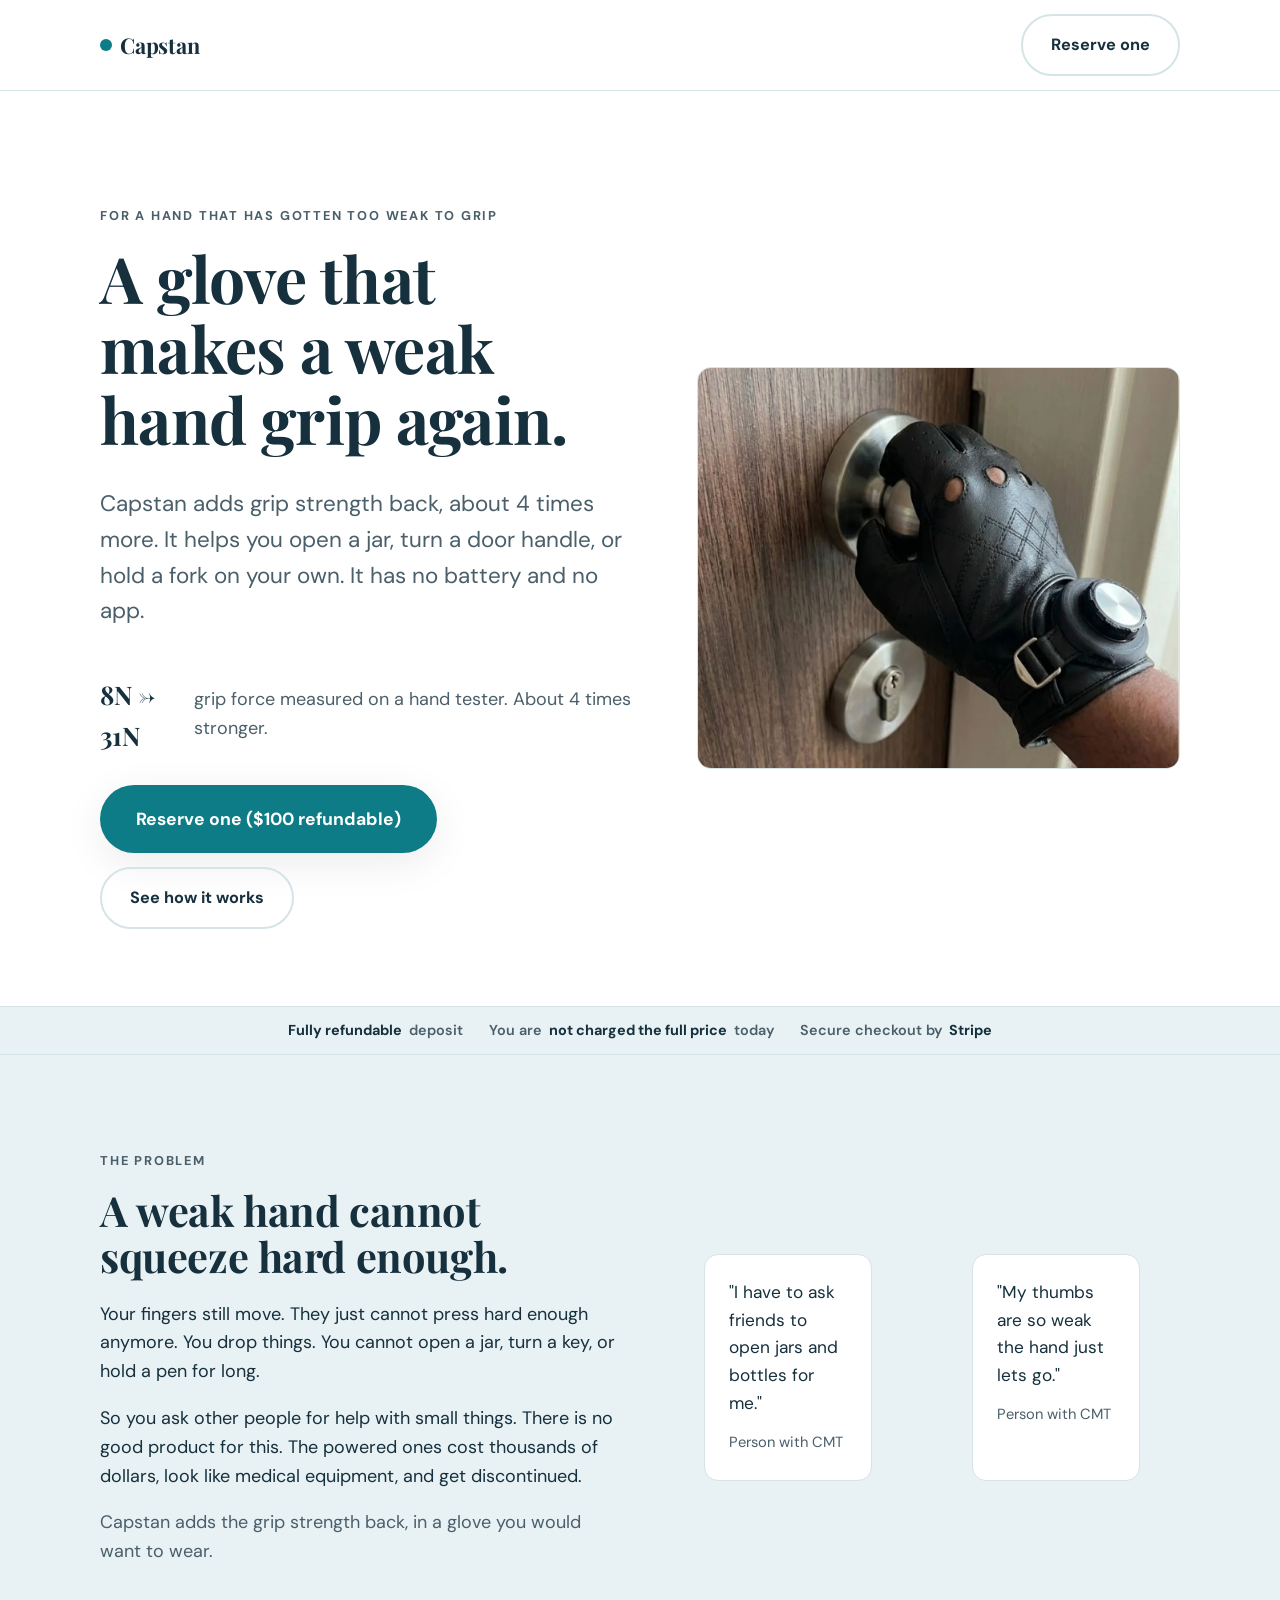
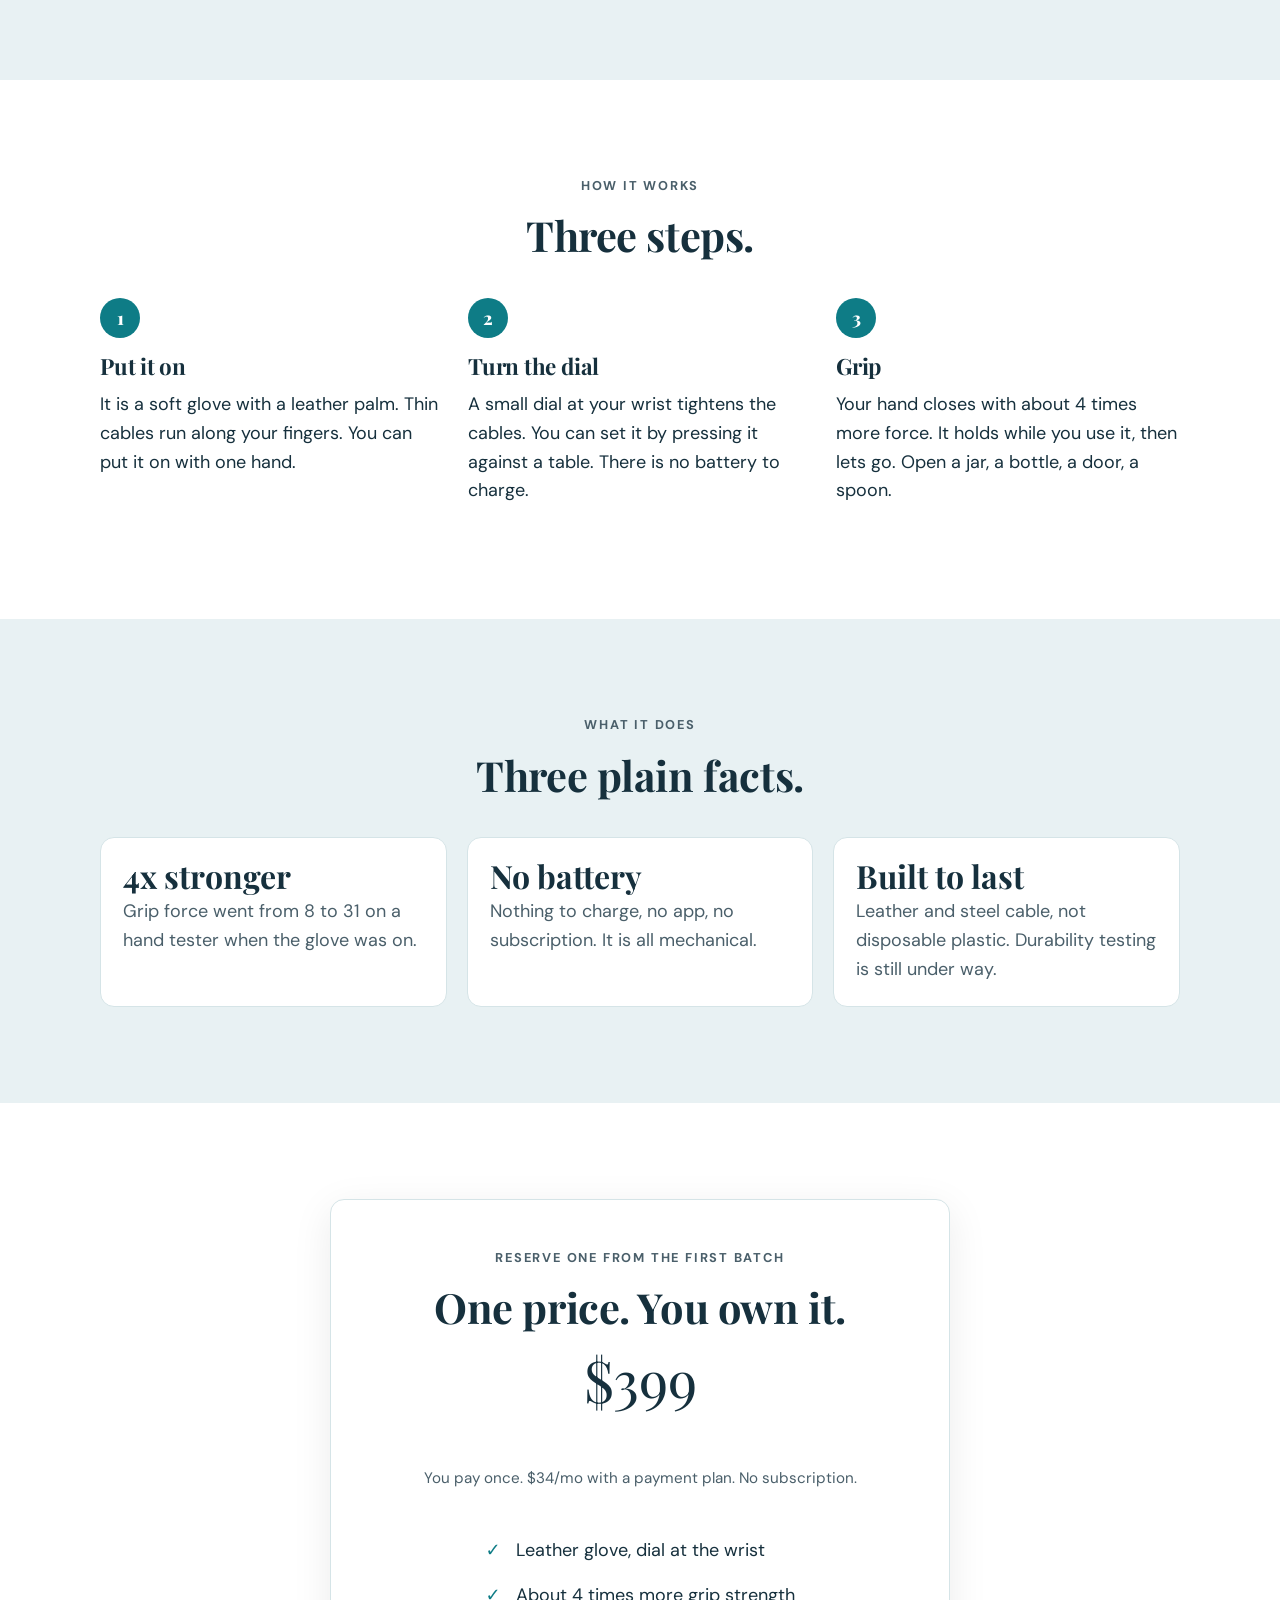
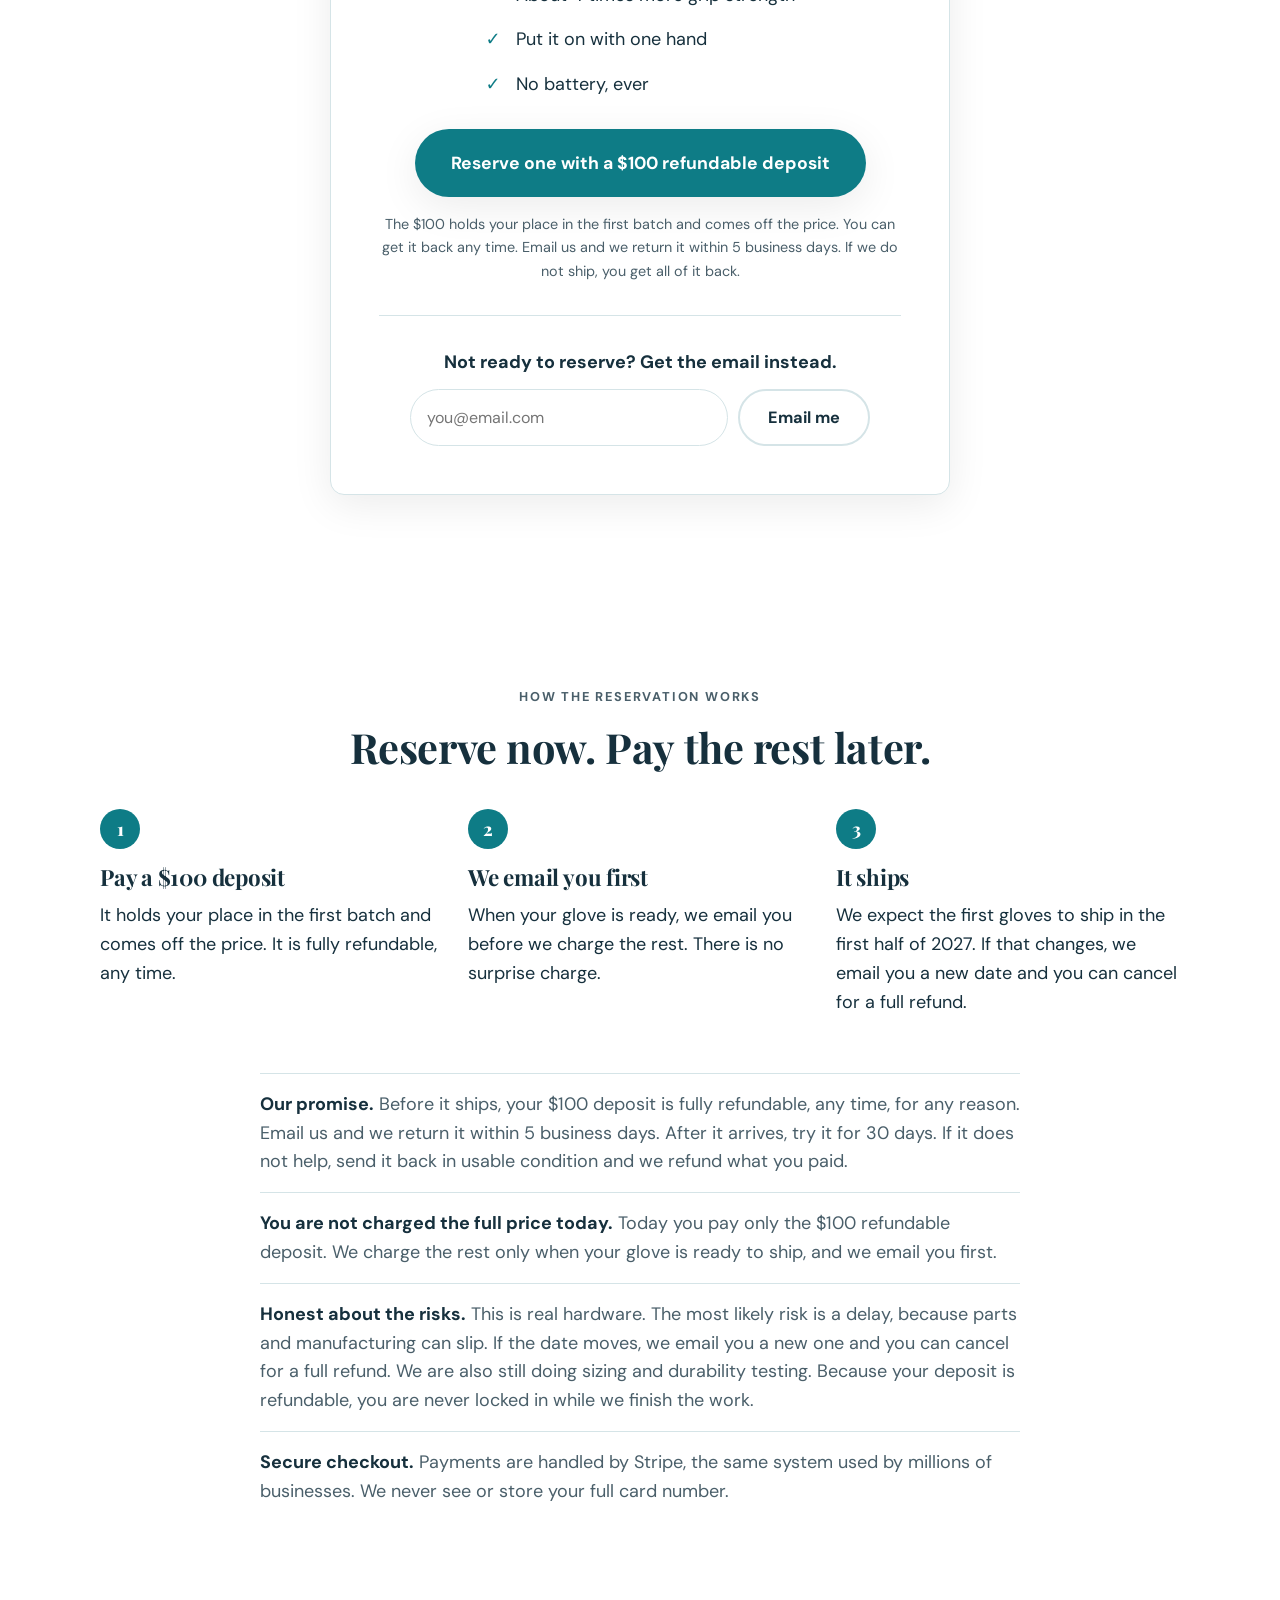
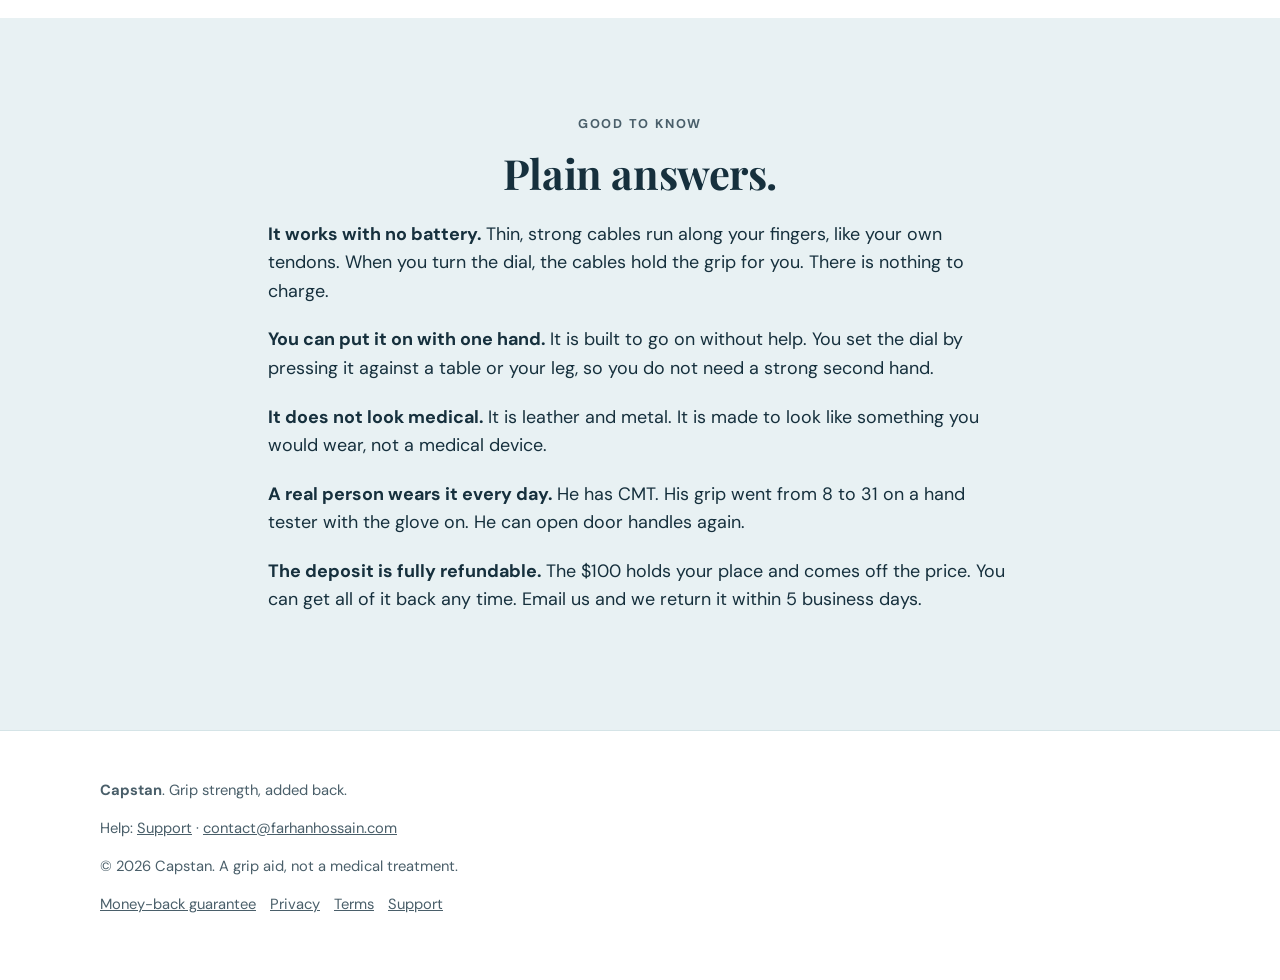
==== commit bb071083: "Remove claims the photographs disprove; fix contrast, landmarks and leaks All nine heroes are now sh" ====
--- a/capstan/index.html
+++ b/capstan/index.html
@@ -33,6 +33,8 @@
   </div>
 </nav>
 
+
+<main id="content">
 <header class="hero wrap" data-section="hero">
   <div class="hero__grid">
     <div>
@@ -54,7 +56,7 @@
       </div>
     </div>
     <div class="hero__media">
-      <img src="hero.webp" alt="A gloved hand turning a door knob. The black leather glove has a tension dial at the wrist."
+      <img src="door-latch.webp" alt="A gloved hand turning a door latch. The black leather glove has a dial at the wrist."
            width="1200" height="1006" decoding="async" fetchpriority="high" />
     </div>
   </div>
@@ -97,7 +99,7 @@
     <div class="stats" style="margin-top:2.5rem;text-align:left">
       <div class="stat"><b>4x stronger</b><span class="muted">Grip force went from 8 to 31 on a hand tester when the glove was on.</span></div>
       <div class="stat"><b>No battery</b><span class="muted">Nothing to charge, no app, no subscription. It is all mechanical.</span></div>
-      <div class="stat"><b>Lasts years</b><span class="muted">Real leather, built to keep. Not disposable plastic.</span></div>
+      <div class="stat"><b>Built to last</b><span class="muted">Leather and steel cable, not disposable plastic. Durability testing is still under way.</span></div>
     </div>
   </div>
 </section>
@@ -118,14 +120,14 @@
       <div>
         <a class="btn btn--primary btn--big" href="#" data-deposit="offer">Reserve one with a $100 refundable deposit</a>
       </div>
-      <p class="deposit-note">The $100 holds your place in the first batch and comes off the price. You can get it back any time, in one click. If we do not ship, you get all of it back.</p>
+      <p class="deposit-note">The $100 holds your place in the first batch and comes off the price. You can get it back any time. Email us and we return it within 5 business days. If we do not ship, you get all of it back.</p>
       <hr style="border:none;border-top:1px solid var(--line);margin:2rem 0" />
       <p style="margin-bottom:.8rem"><b>Not ready to reserve? Get the email instead.</b></p>
       <form class="emailform" style="margin:0 auto;justify-content:center" data-email-form="offer" action="https://formspree.io/f/XXXXXXXX" method="POST">
         <input type="email" name="email" placeholder="you@email.com" required aria-label="Email address" />
         <button class="btn btn--ghost" type="submit">Email me</button>
       </form>
-      <p data-form-status hidden></p>
+      <p data-form-status role="status" hidden></p>
     </div>
   </div>
 </section>
@@ -139,10 +141,12 @@
       <p><b>You can put it on with one hand.</b> It is built to go on without help. You set the dial by pressing it against a table or your leg, so you do not need a strong second hand.</p>
       <p><b>It does not look medical.</b> It is leather and metal. It is made to look like something you would wear, not a medical device.</p>
       <p><b>A real person wears it every day.</b> He has CMT. His grip went from 8 to 31 on a hand tester with the glove on. He can open door handles again.</p>
-      <p><b>The deposit is fully refundable.</b> The $100 holds your place and comes off the price. You can get all of it back any time, in one click.</p>
+      <p><b>The deposit is fully refundable.</b> The $100 holds your place and comes off the price. You can get all of it back any time. Email us and we return it within 5 business days.</p>
     </div>
   </div>
 </section>
+
+</main>
 
 <footer class="footer">
   <div class="wrap">
--- a/shared/base.css
+++ b/shared/base.css
@@ -75,7 +75,7 @@
 /* ---- hero ---- */
 .hero { padding-block: clamp(56px, 9vw, 120px) clamp(40px, 6vw, 80px); }
 .hero__grid { display: grid; grid-template-columns: 1.05fr .95fr; gap: clamp(28px, 5vw, 64px); align-items: center; }
-/* 6/5 matches the source photographs (1200x1006), so nothing meaningful crops.
+/* 6/5 matches the source photographs closely, so nothing meaningful crops.
    The old 4/5 portrait was specified before the shots existed and would have
    cut the dial or the gripped object out of frame. */
 .hero__media { aspect-ratio: 6 / 5; background: var(--surface); border-radius: var(--radius); border: 1px solid var(--line); display: flex; align-items: center; justify-content: center; color: var(--ink-soft); overflow: hidden; }
@@ -114,7 +114,7 @@
 .offer__note { font-size: .95rem; color: var(--ink-soft); }
 .offer__list { list-style: none; padding: 0; margin: 1.4rem 0; text-align: left; display: inline-block; }
 .offer__list li { padding: 8px 0 8px 30px; position: relative; }
-.offer__list li::before { content: "✓"; position: absolute; left: 0; color: var(--accent-ink); font-weight: 800; }
+.offer__list li::before { content: "✓"; position: absolute; left: 0; color: var(--accent); font-weight: 800; }
 .deposit-note { font-size: .9rem; color: var(--ink-soft); margin-top: 1rem; }
 
 /* ---- email form ---- */
@@ -128,7 +128,7 @@
 .faq details { border-bottom: 1px solid var(--line); padding: 18px 0; }
 .faq summary { cursor: pointer; font-weight: 700; font-size: 1.1rem; list-style: none; display: flex; justify-content: space-between; gap: 1rem; }
 .faq summary::-webkit-details-marker { display: none; }
-.faq summary::after { content: "+"; color: var(--accent-ink); font-weight: 800; }
+.faq summary::after { content: "+"; color: var(--accent); font-weight: 800; }
 .faq details[open] summary::after { content: "\2013"; }
 .faq details p { margin-top: .8rem; color: var(--ink-soft); }
 
@@ -151,7 +151,7 @@
 .trustbar { background: var(--surface); border-top: 1px solid var(--line); border-bottom: 1px solid var(--line); }
 .trustbar__inner { max-width: calc(var(--max) + var(--gutter) * 2); margin: 0 auto; padding: 12px var(--gutter); display: flex; flex-wrap: wrap; gap: 8px 26px; justify-content: center; font-size: .9rem; font-weight: 600; color: var(--ink-soft); }
 .trustbar span { display: inline-flex; align-items: center; gap: 7px; }
-.trustbar b { color: var(--accent); }
+.trustbar b { color: var(--ink); }
 
 /* ---- promise / reservation block ---- */
 .promise { max-width: 760px; margin: 2.4rem auto 0; }
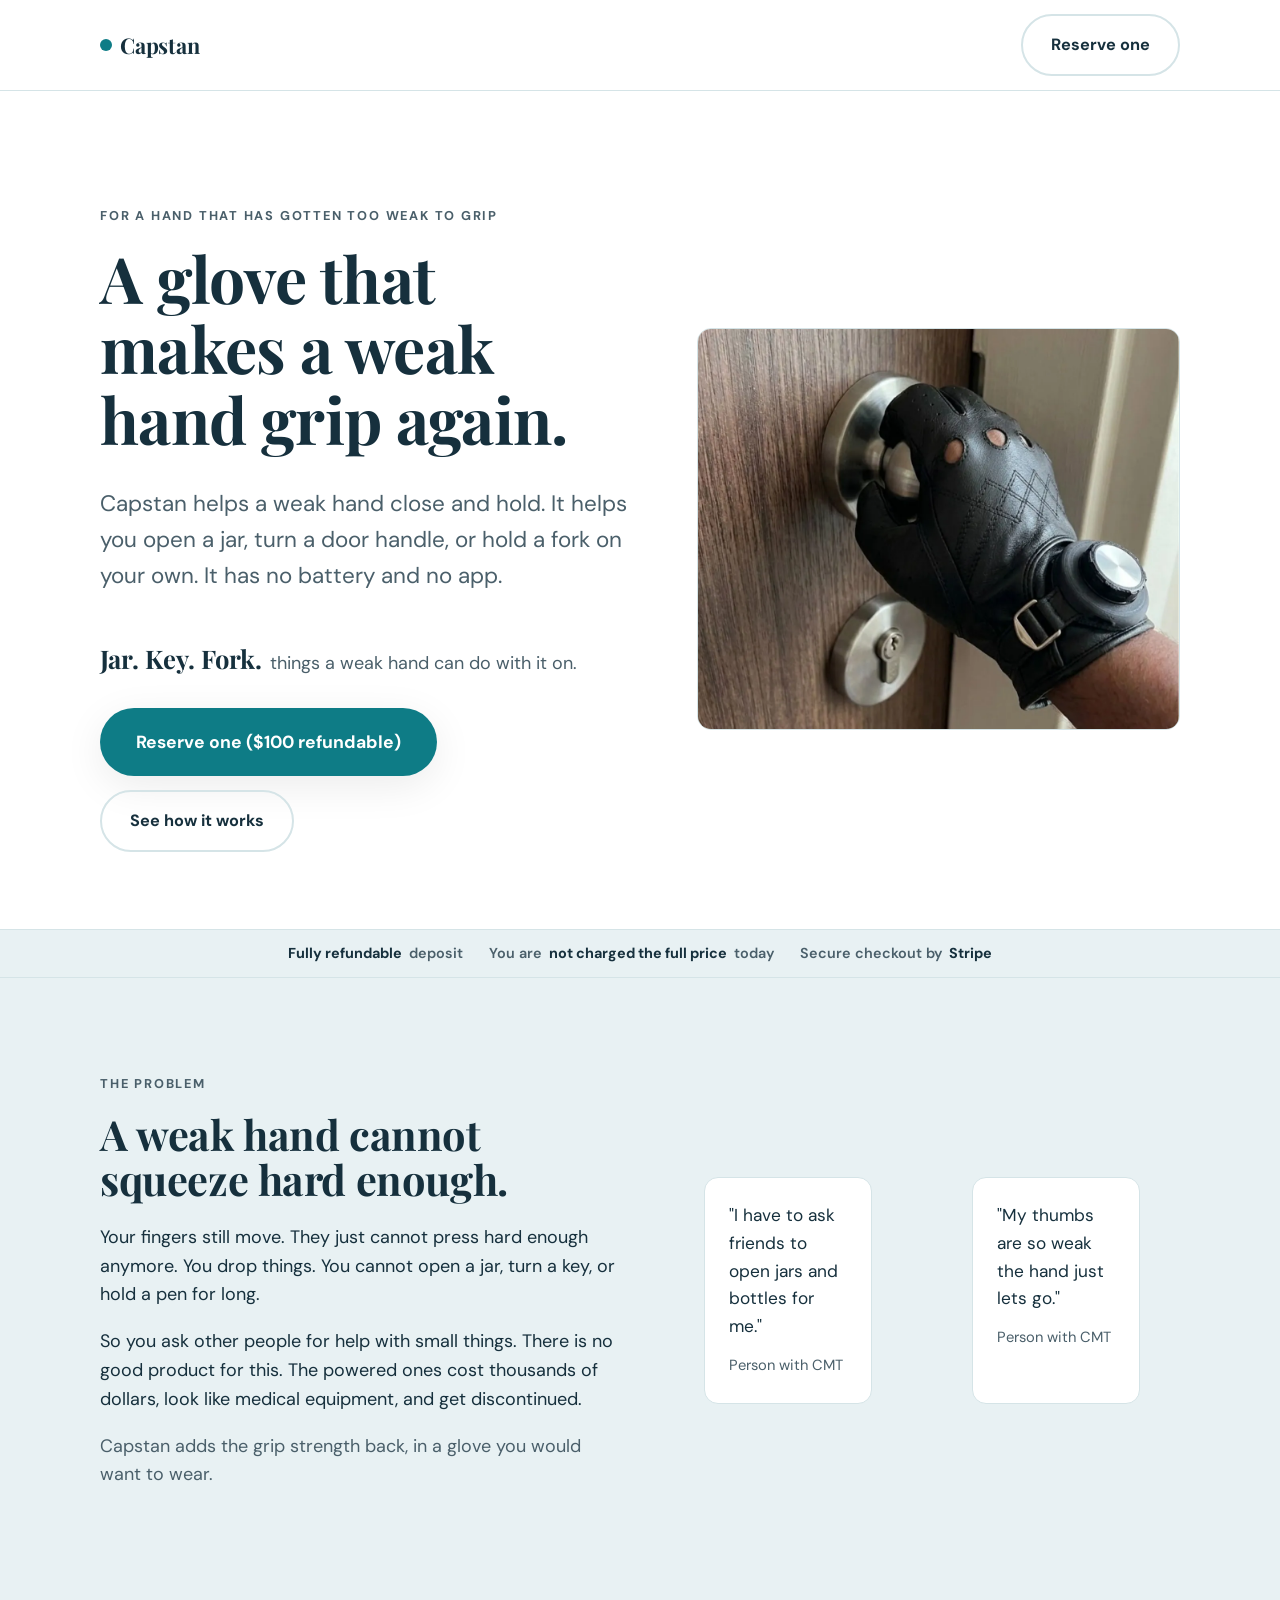
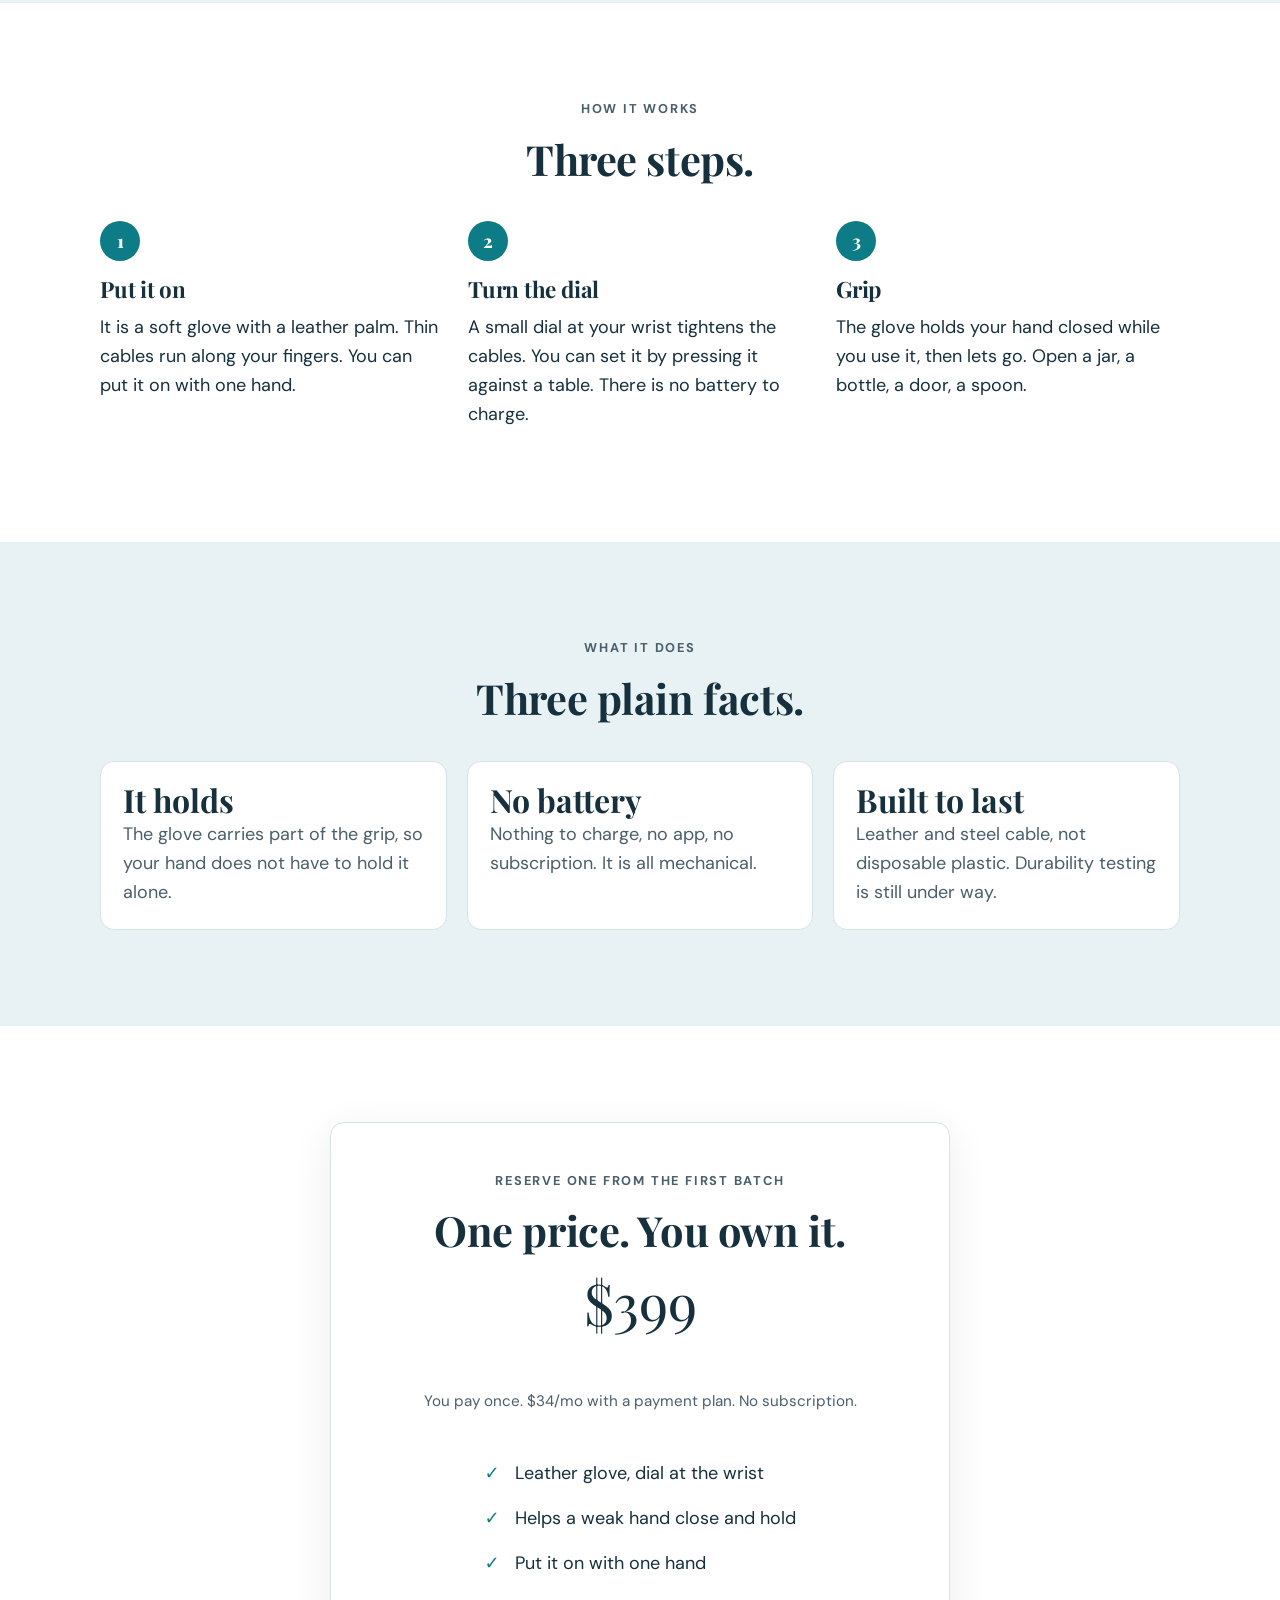
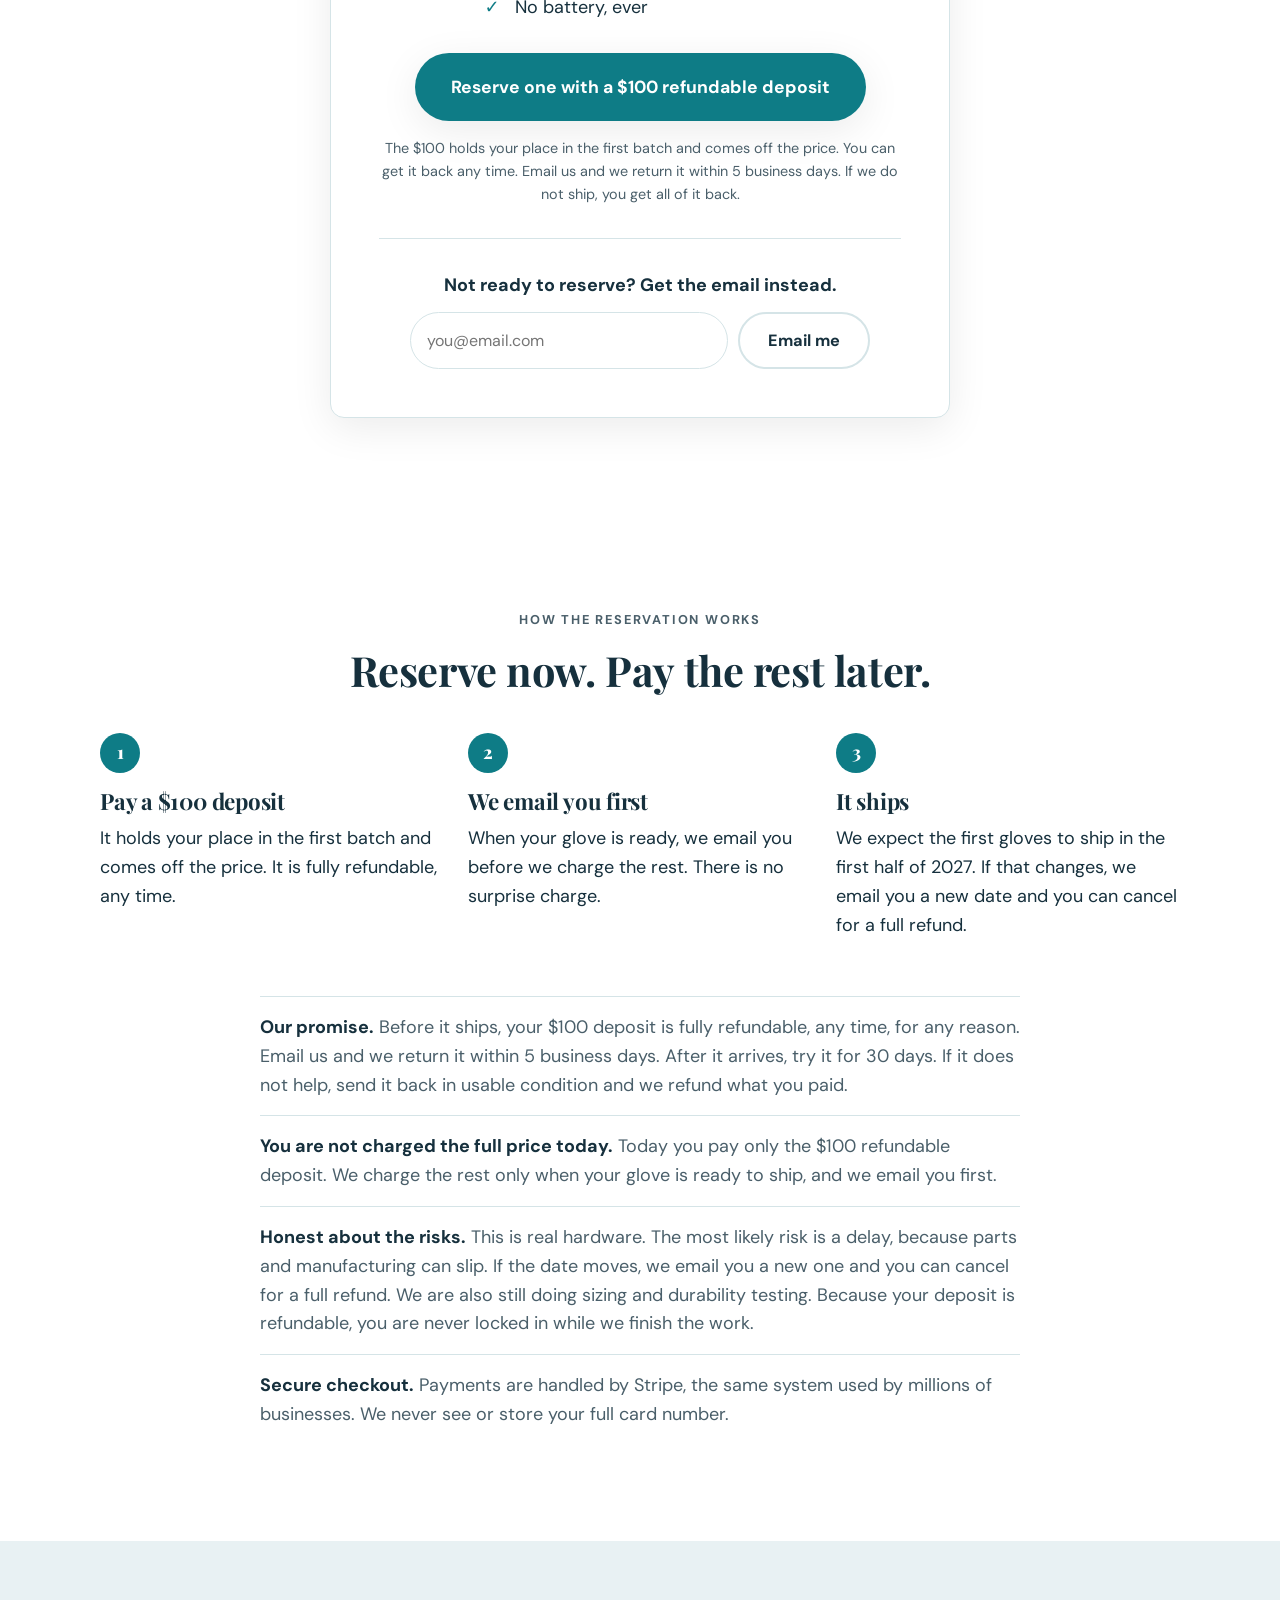
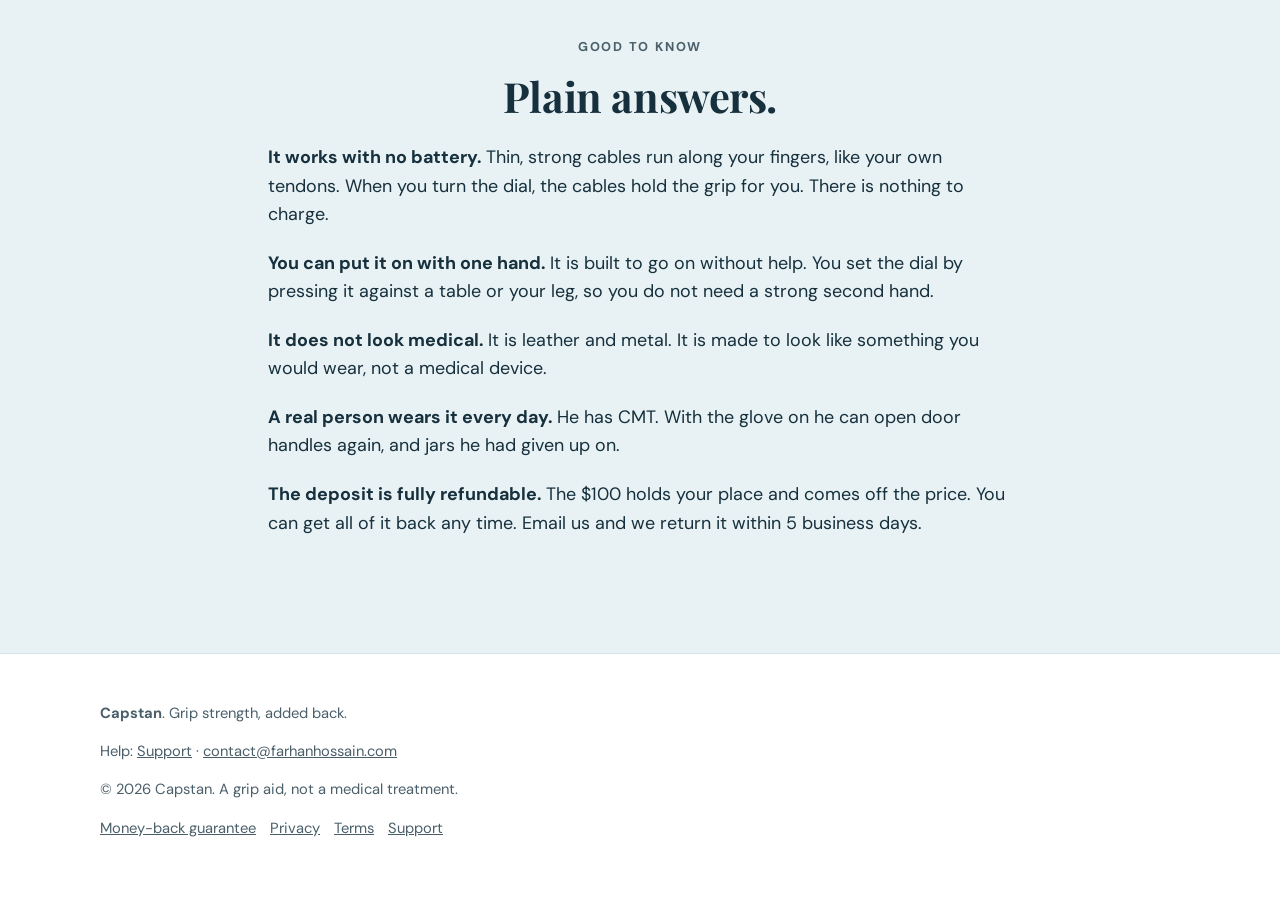
==== commit 6018e935: "Drop the force claim entirely; lead with what the glove lets you do The 8N to 31N figure and every '" ====
--- a/capstan/index.html
+++ b/capstan/index.html
@@ -4,7 +4,7 @@
 <meta charset="utf-8" />
 <meta name="viewport" content="width=device-width, initial-scale=1" />
 <title>Capstan: a glove that makes a weak hand grip again</title>
-<meta name="description" content="A glove that adds grip strength back, about 4 times more, so a weak hand can open a jar, turn a door handle, or hold a fork. No battery. No app." />
+<meta name="description" content="A glove that helps a weak hand grip again, so you can open a jar, turn a door handle, or hold a fork on your own. No battery. No app." />
 <meta name="robots" content="noindex" />
 <link rel="preconnect" href="https://fonts.googleapis.com" />
 <link rel="preconnect" href="https://fonts.gstatic.com" crossorigin />
@@ -41,14 +41,14 @@
       <p class="eyebrow">For a hand that has gotten too weak to grip</p>
       <div data-copy="a">
         <h1>A glove that makes a weak hand grip again.</h1>
-        <p class="lead">Capstan adds grip strength back, about 4 times more. It helps you open a jar, turn a door handle, or hold a fork on your own. It has no battery and no app.</p>
+        <p class="lead">Capstan helps a weak hand close and hold. It helps you open a jar, turn a door handle, or hold a fork on your own. It has no battery and no app.</p>
       </div>
       <div data-copy="b">
         <h1>Get your grip back and stop asking for help.</h1>
-        <p class="lead">Capstan is a glove that gives a weak hand about 4 times more grip strength. It helps you do everyday things by yourself again. No battery. No app.</p>
+        <p class="lead">Capstan is a glove that helps a weak hand grip and hold. It helps you do everyday things by yourself again. No battery. No app.</p>
       </div>
       <div class="hero__proof">
-        <b>8N → 31N</b><span class="muted">grip force measured on a hand tester. About 4 times stronger.</span>
+        <b>Jar. Key. Fork.</b><span class="muted">things a weak hand can do with it on.</span>
       </div>
       <div class="btn-row" style="margin-top:1.8rem">
         <a class="btn btn--primary btn--big" href="#reserve" data-deposit="hero">Reserve one ($100 refundable)</a>
@@ -87,7 +87,7 @@
     <div class="steps" style="margin-top:2.5rem">
       <div class="step"><div class="step__n">1</div><h3>Put it on</h3><p>It is a soft glove with a leather palm. Thin cables run along your fingers. You can put it on with one hand.</p></div>
       <div class="step"><div class="step__n">2</div><h3>Turn the dial</h3><p>A small dial at your wrist tightens the cables. You can set it by pressing it against a table. There is no battery to charge.</p></div>
-      <div class="step"><div class="step__n">3</div><h3>Grip</h3><p>Your hand closes with about 4 times more force. It holds while you use it, then lets go. Open a jar, a bottle, a door, a spoon.</p></div>
+      <div class="step"><div class="step__n">3</div><h3>Grip</h3><p>The glove holds your hand closed while you use it, then lets go. Open a jar, a bottle, a door, a spoon.</p></div>
     </div>
   </div>
 </section>
@@ -97,7 +97,7 @@
     <p class="eyebrow">What it does</p>
     <h2 class="center">Three plain facts.</h2>
     <div class="stats" style="margin-top:2.5rem;text-align:left">
-      <div class="stat"><b>4x stronger</b><span class="muted">Grip force went from 8 to 31 on a hand tester when the glove was on.</span></div>
+      <div class="stat"><b>It holds</b><span class="muted">The glove carries part of the grip, so your hand does not have to hold it alone.</span></div>
       <div class="stat"><b>No battery</b><span class="muted">Nothing to charge, no app, no subscription. It is all mechanical.</span></div>
       <div class="stat"><b>Built to last</b><span class="muted">Leather and steel cable, not disposable plastic. Durability testing is still under way.</span></div>
     </div>
@@ -113,7 +113,7 @@
       <p class="offer__note">You pay once. <span data-price-monthly>$34/mo</span> with a payment plan. No subscription.</p>
       <ul class="offer__list">
         <li>Leather glove, dial at the wrist</li>
-        <li>About 4 times more grip strength</li>
+        <li>Helps a weak hand close and hold</li>
         <li>Put it on with one hand</li>
         <li>No battery, ever</li>
       </ul>
@@ -140,7 +140,7 @@
       <p><b>It works with no battery.</b> Thin, strong cables run along your fingers, like your own tendons. When you turn the dial, the cables hold the grip for you. There is nothing to charge.</p>
       <p><b>You can put it on with one hand.</b> It is built to go on without help. You set the dial by pressing it against a table or your leg, so you do not need a strong second hand.</p>
       <p><b>It does not look medical.</b> It is leather and metal. It is made to look like something you would wear, not a medical device.</p>
-      <p><b>A real person wears it every day.</b> He has CMT. His grip went from 8 to 31 on a hand tester with the glove on. He can open door handles again.</p>
+      <p><b>A real person wears it every day.</b> He has CMT. With the glove on he can open door handles again, and jars he had given up on.</p>
       <p><b>The deposit is fully refundable.</b> The $100 holds your place and comes off the price. You can get all of it back any time. Email us and we return it within 5 business days.</p>
     </div>
   </div>
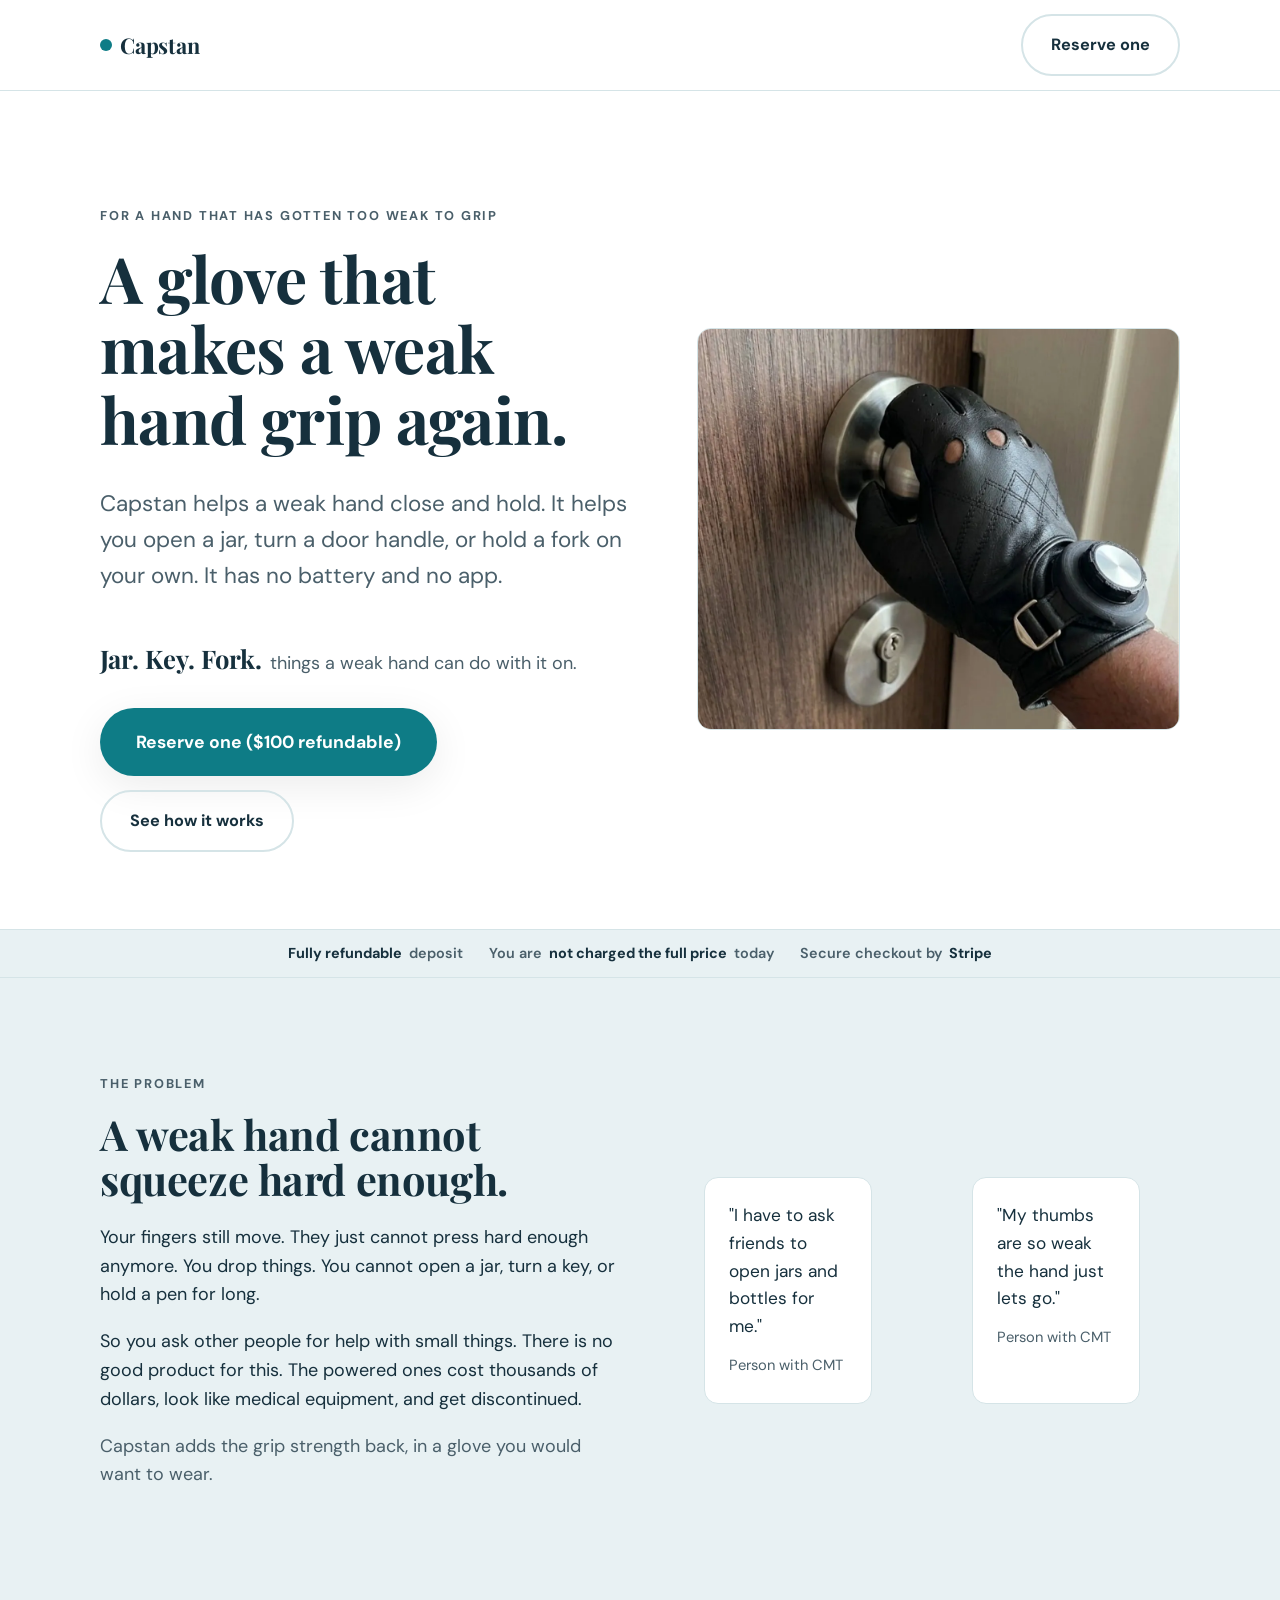
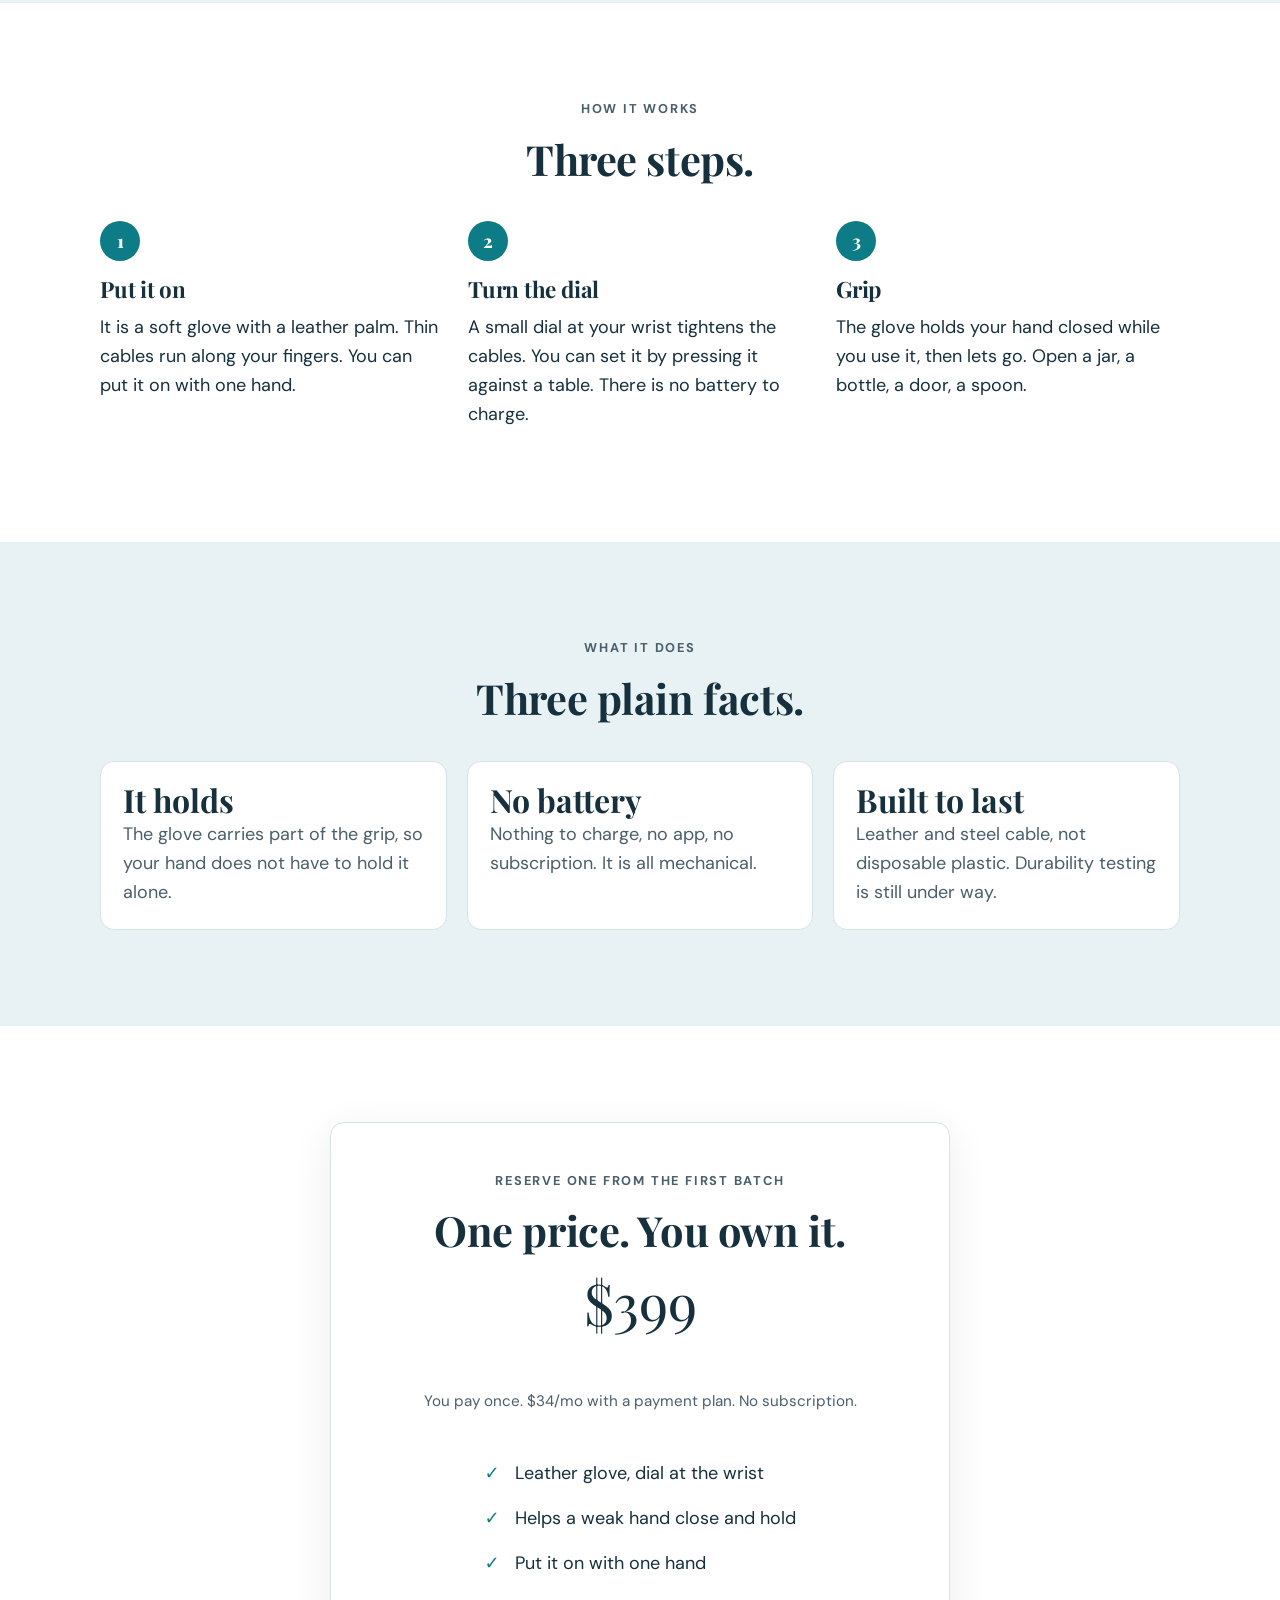
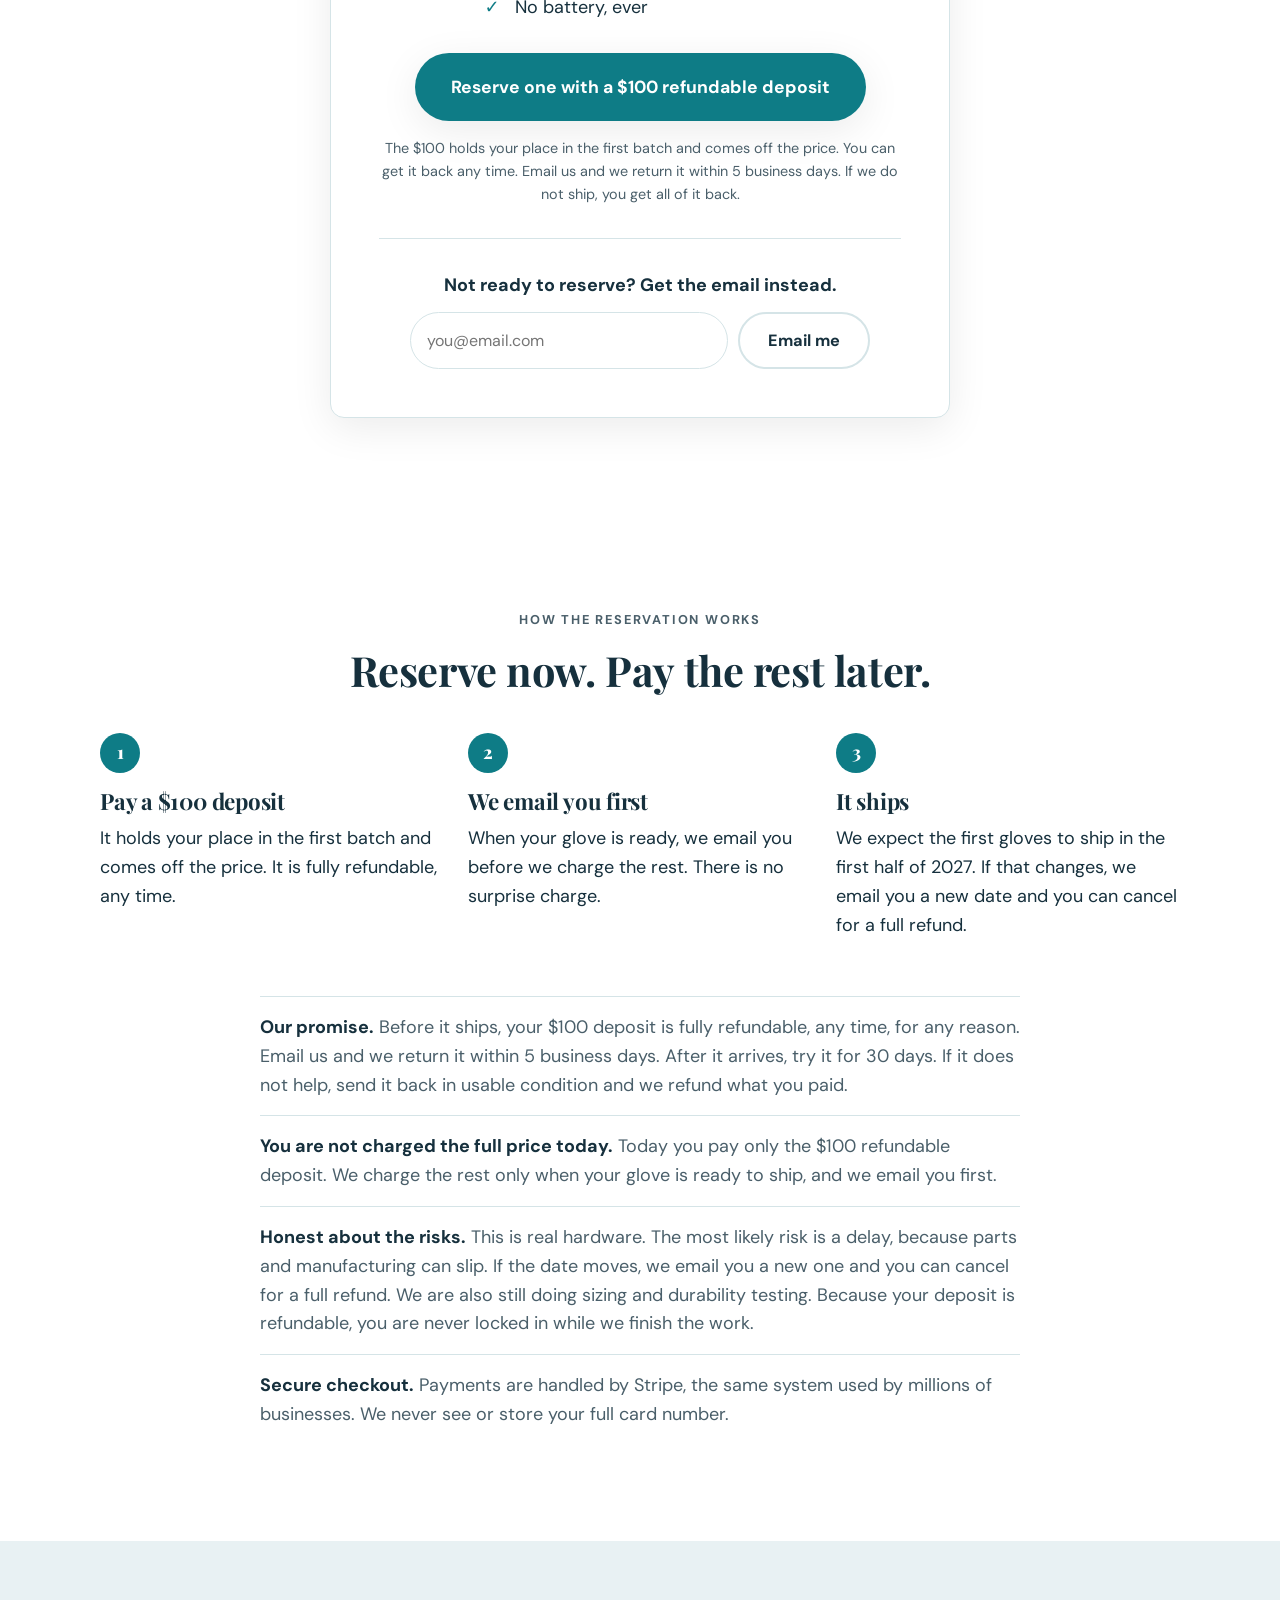
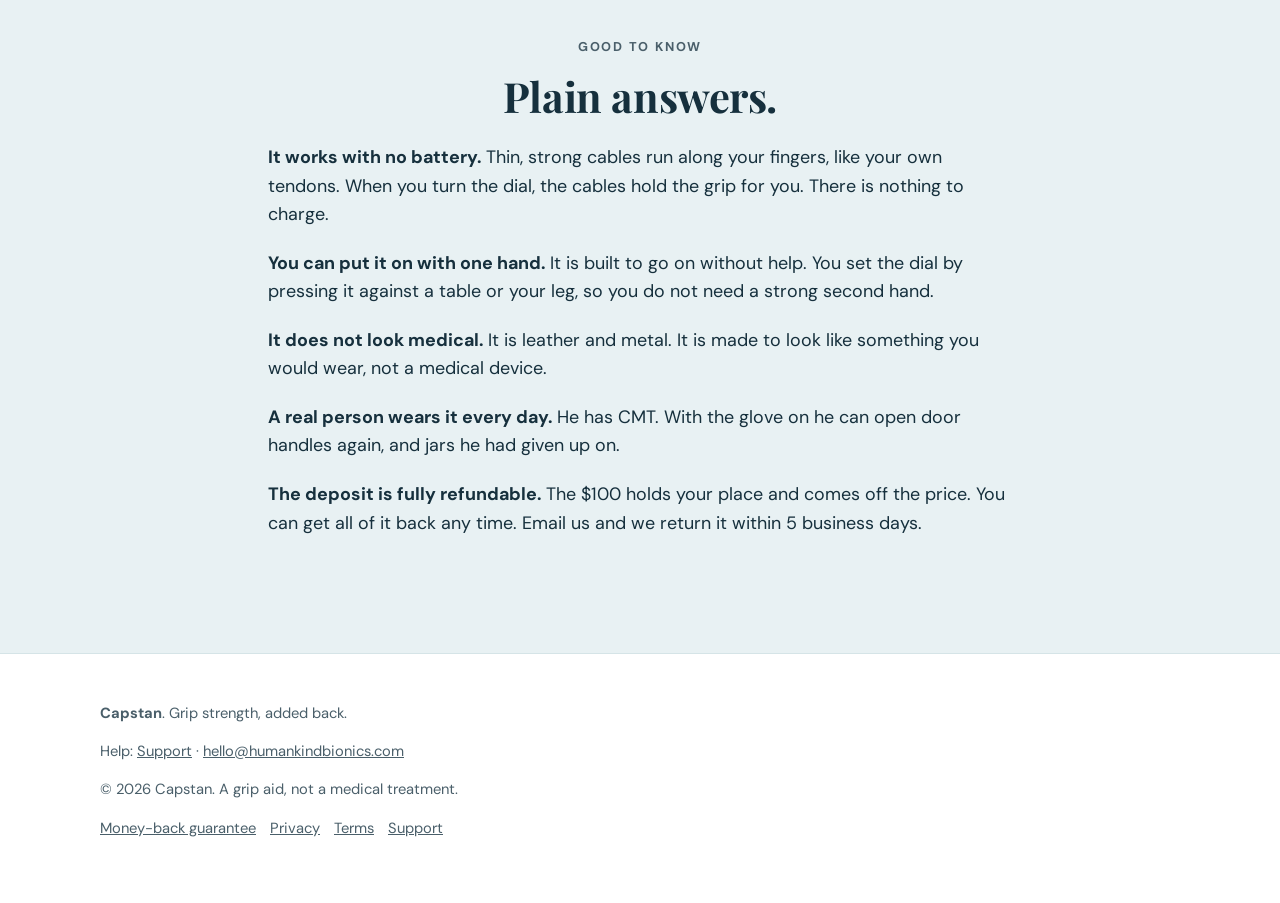
==== commit a8072ee9: "Replace the founder's personal address with a monitored inbox hello@humankindbionics.com across all " ====
--- a/capstan/index.html
+++ b/capstan/index.html
@@ -151,7 +151,7 @@
 <footer class="footer">
   <div class="wrap">
     <p><b>Capstan</b>. Grip strength, added back.</p>
-    <p>Help: <a href="../support/">Support</a> · <a href="mailto:contact@farhanhossain.com">contact@farhanhossain.com</a></p>
+    <p>Help: <a href="../support/">Support</a> · <a href="mailto:hello@humankindbionics.com">hello@humankindbionics.com</a></p>
     <p class="muted">© <span data-year>2026</span> Capstan. A grip aid, not a medical treatment.</p>
   </div>
 </footer>
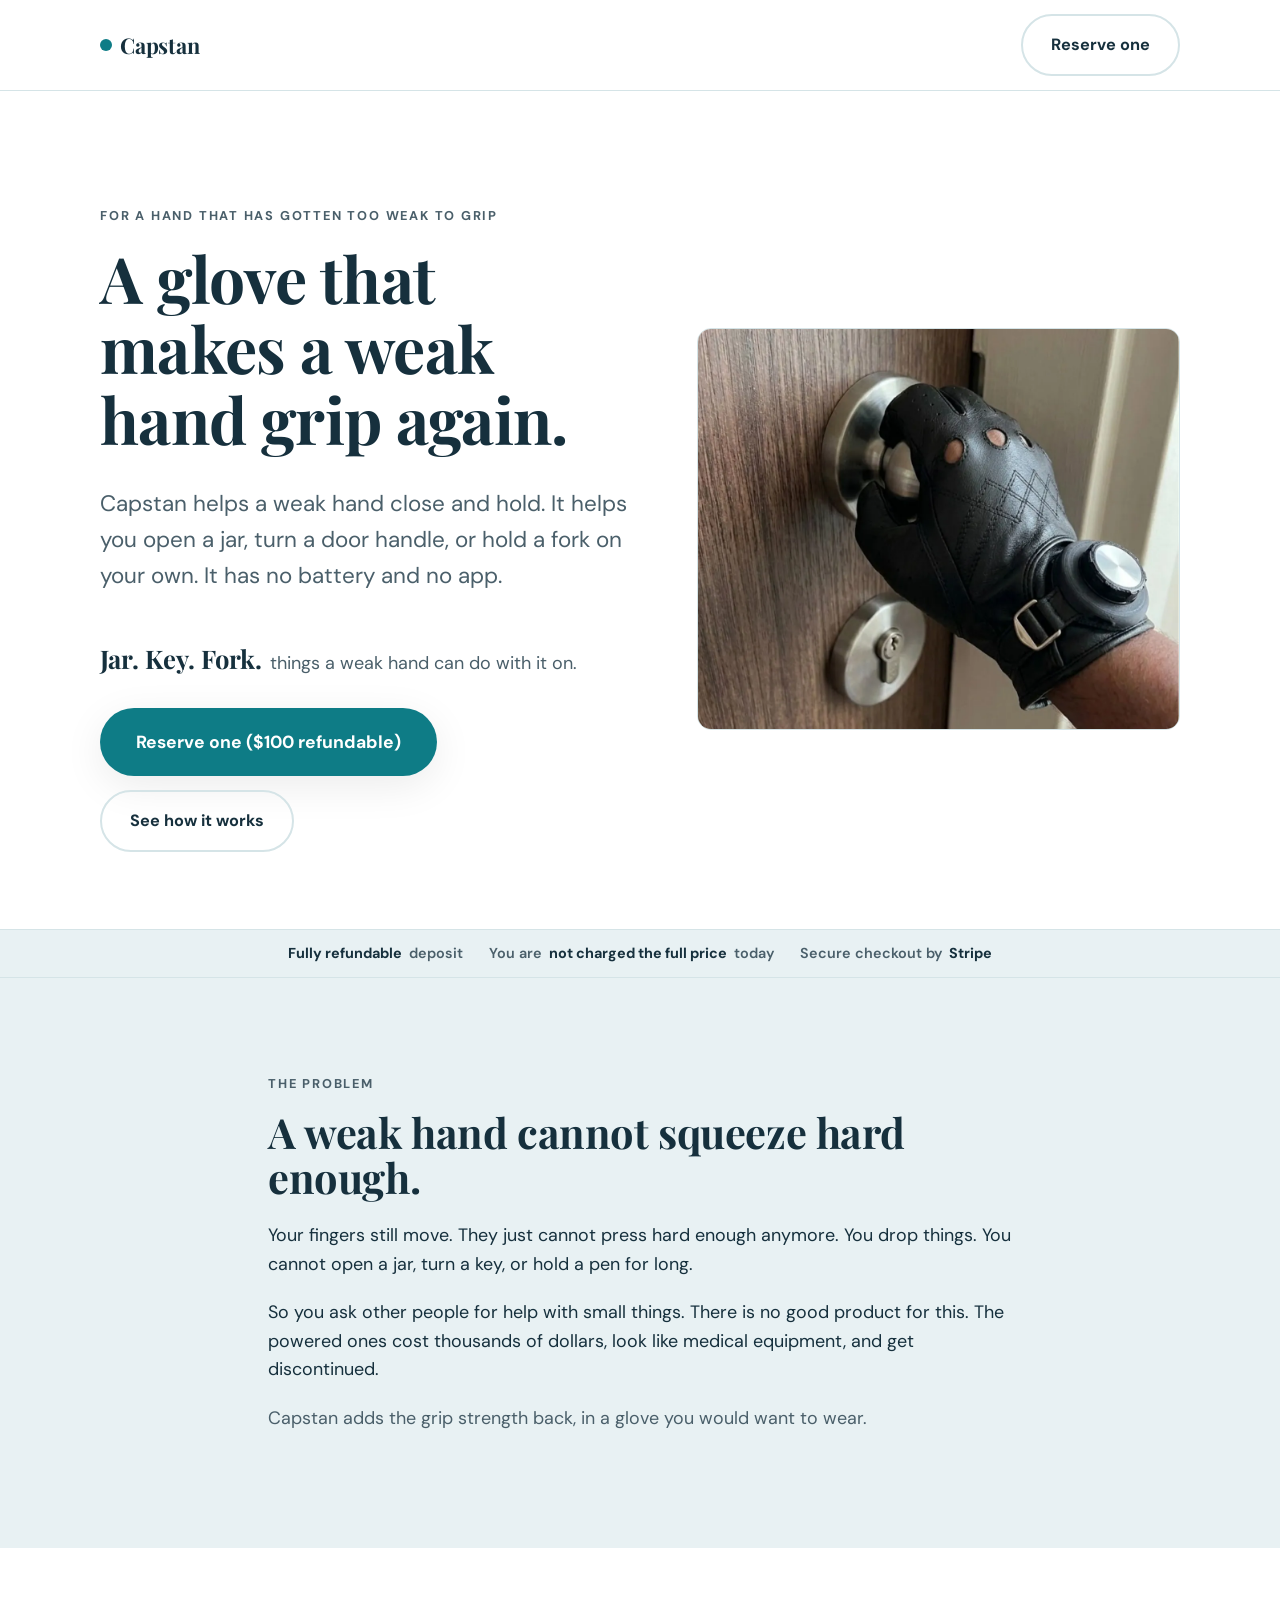
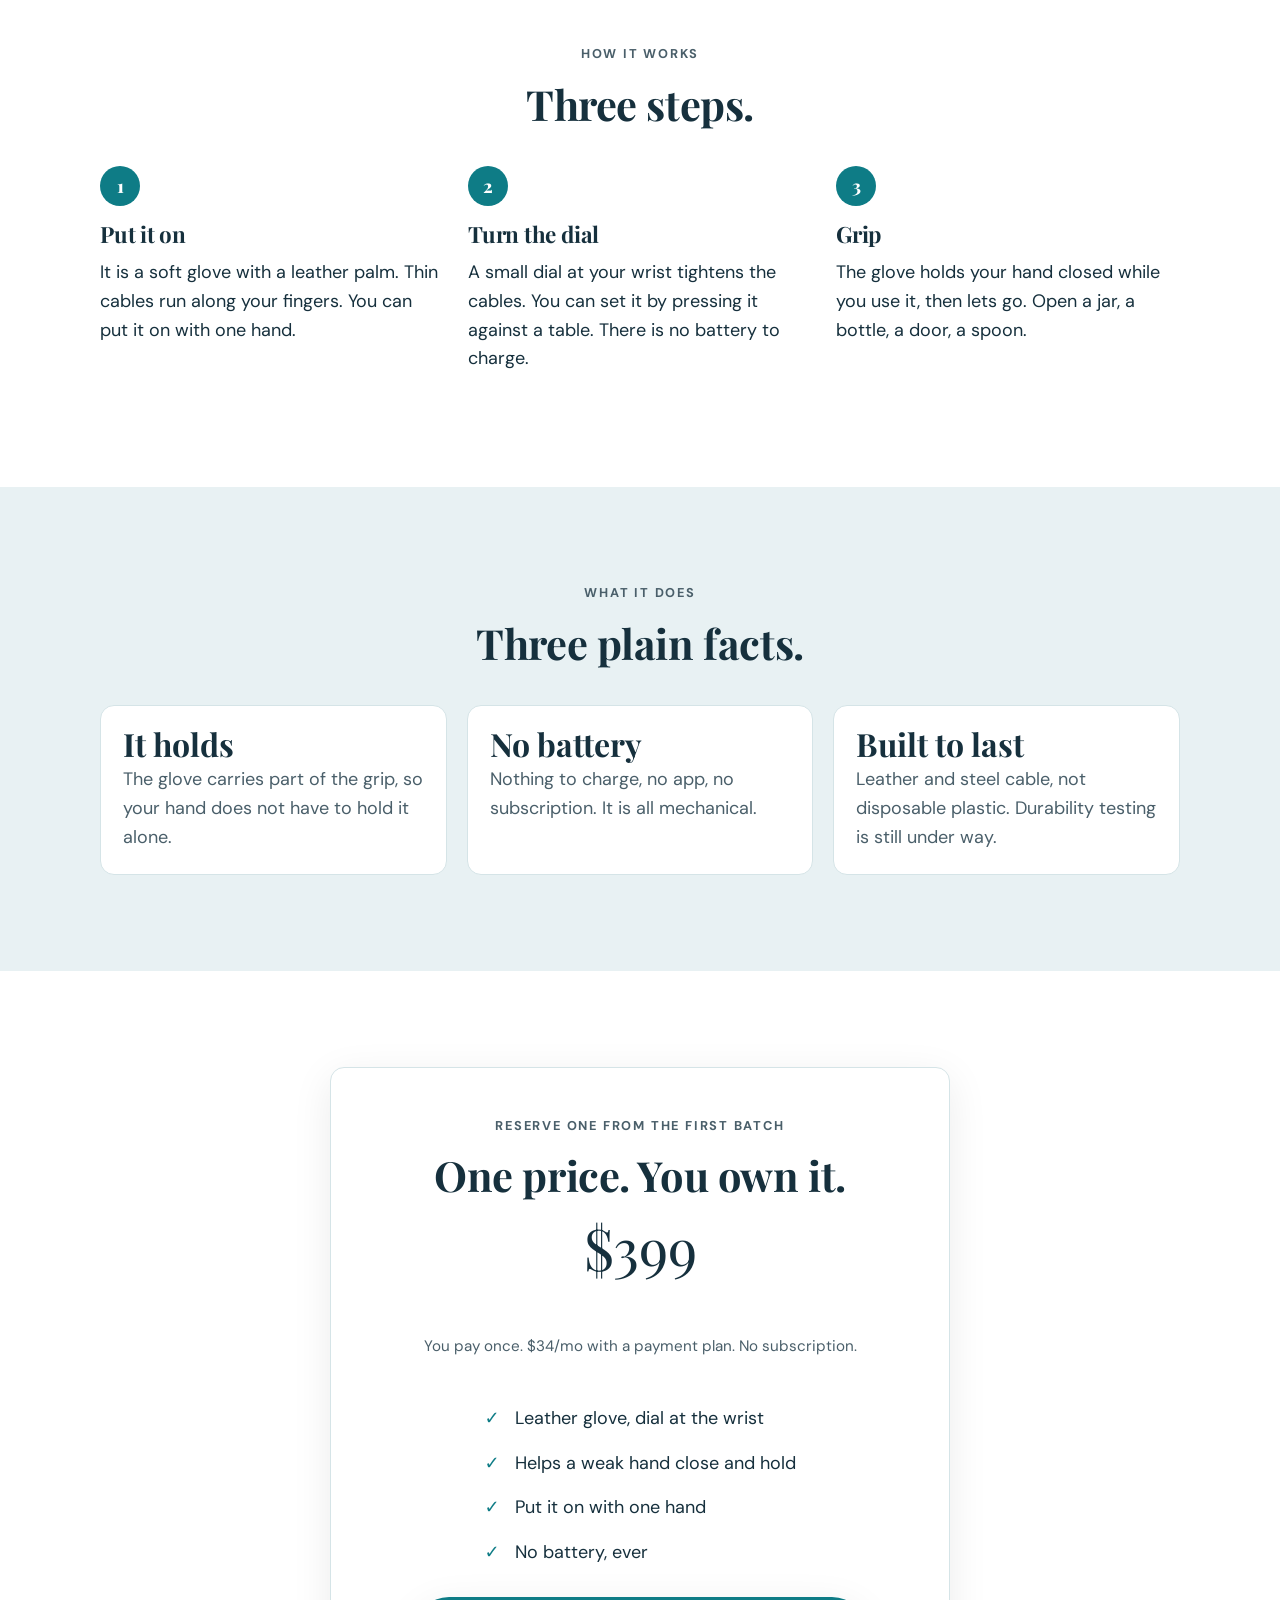
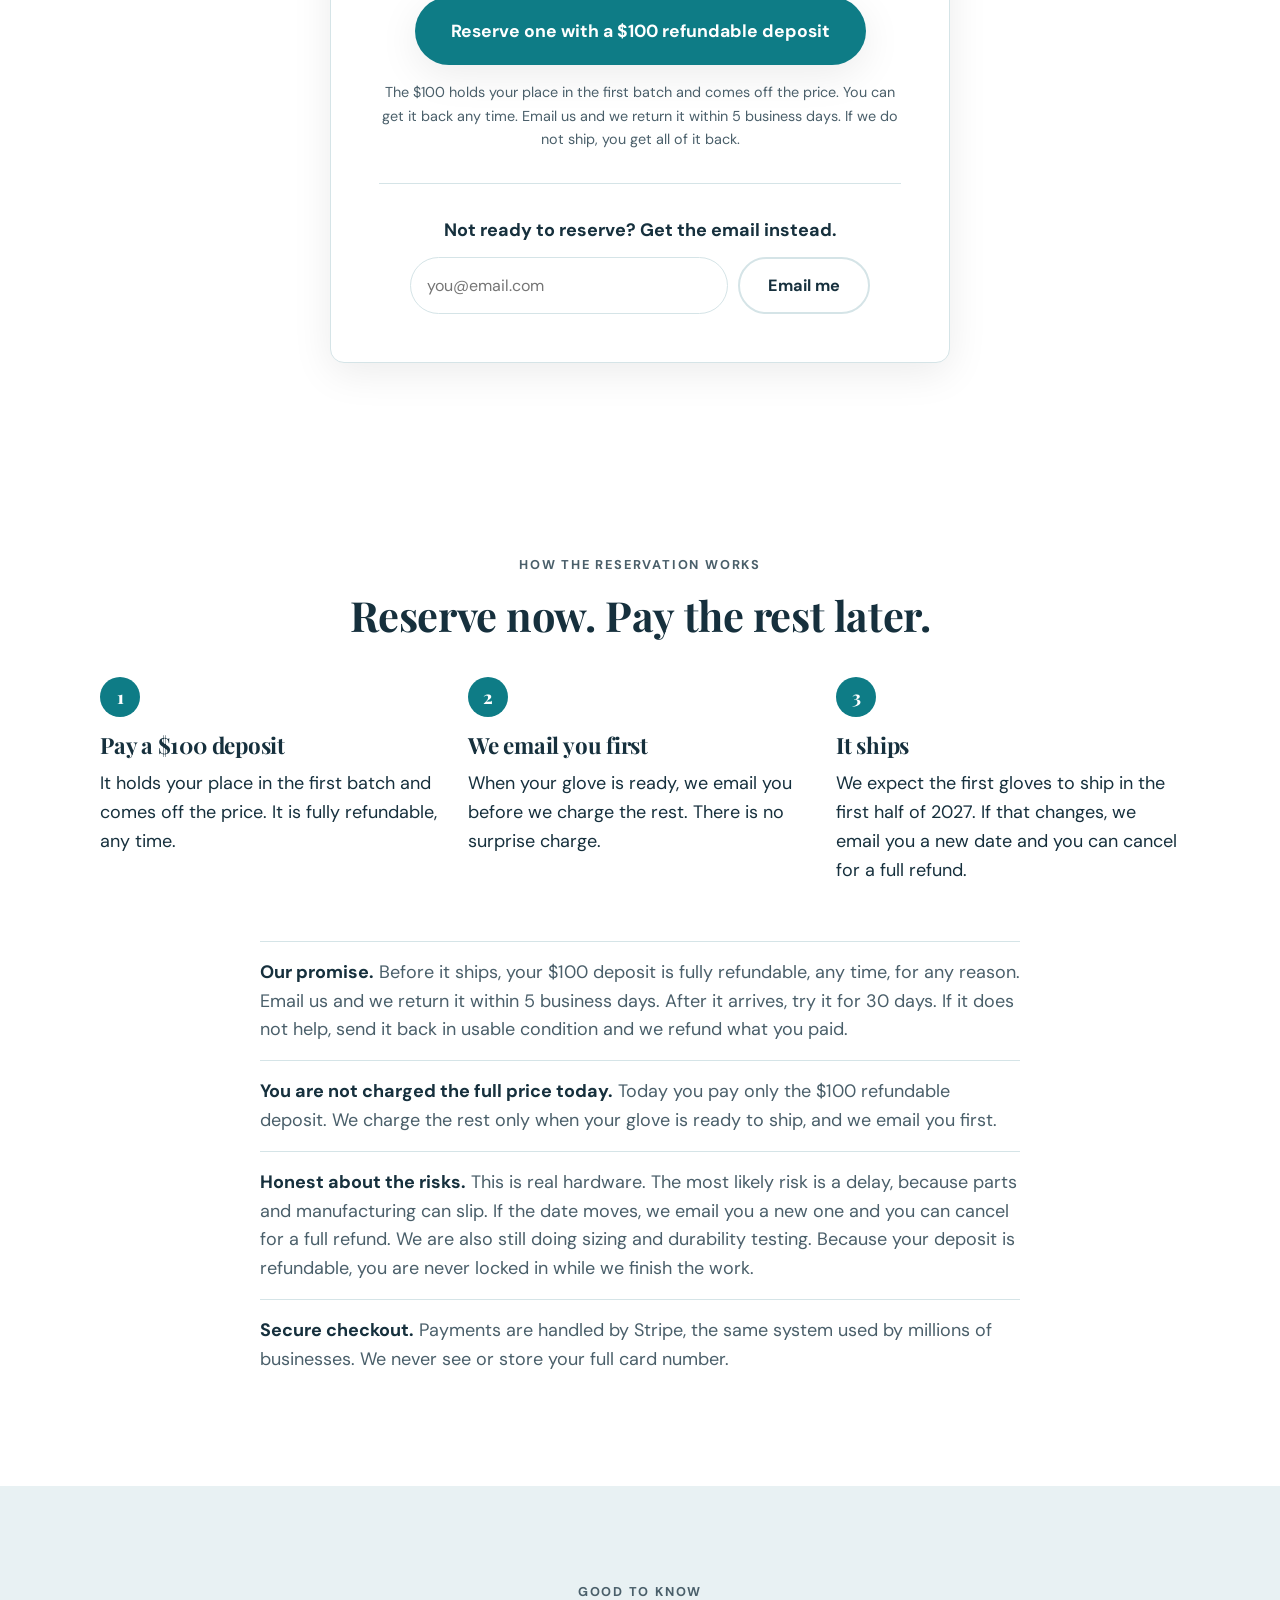
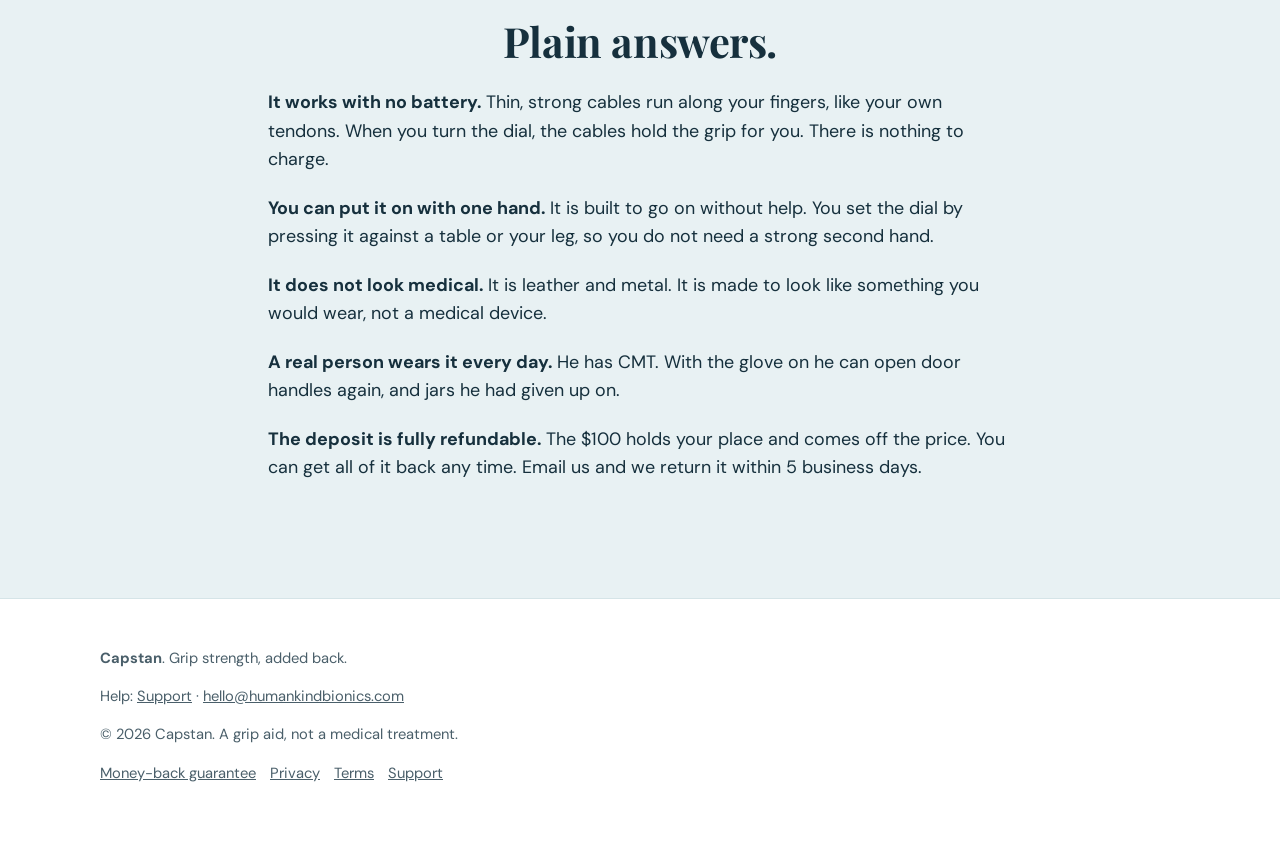
==== commit 5ed88136: "Delete all eighteen pull-quotes None came from a real wearer. Two per page, attributed to a category" ====
--- a/capstan/index.html
+++ b/capstan/index.html
@@ -64,19 +64,13 @@
 
 <section class="section section--tint" data-section="problem">
   <div class="wrap">
-    <div class="grid-2">
-      <div>
+    <div class="story">
         <p class="eyebrow">The problem</p>
         <h2>A weak hand cannot squeeze hard enough.</h2>
         <p>Your fingers still move. They just cannot press hard enough anymore. You drop things. You cannot open a jar, turn a key, or hold a pen for long.</p>
         <p>So you ask other people for help with small things. There is no good product for this. The powered ones cost thousands of dollars, look like medical equipment, and get discontinued.</p>
         <p class="muted">Capstan adds the grip strength back, in a glove you would want to wear.</p>
       </div>
-      <div class="quotes">
-        <figure class="quote"><p>"I have to ask friends to open jars and bottles for me."</p><cite>Person with CMT</cite></figure>
-        <figure class="quote"><p>"My thumbs are so weak the hand just lets go."</p><cite>Person with CMT</cite></figure>
-      </div>
-    </div>
   </div>
 </section>
 
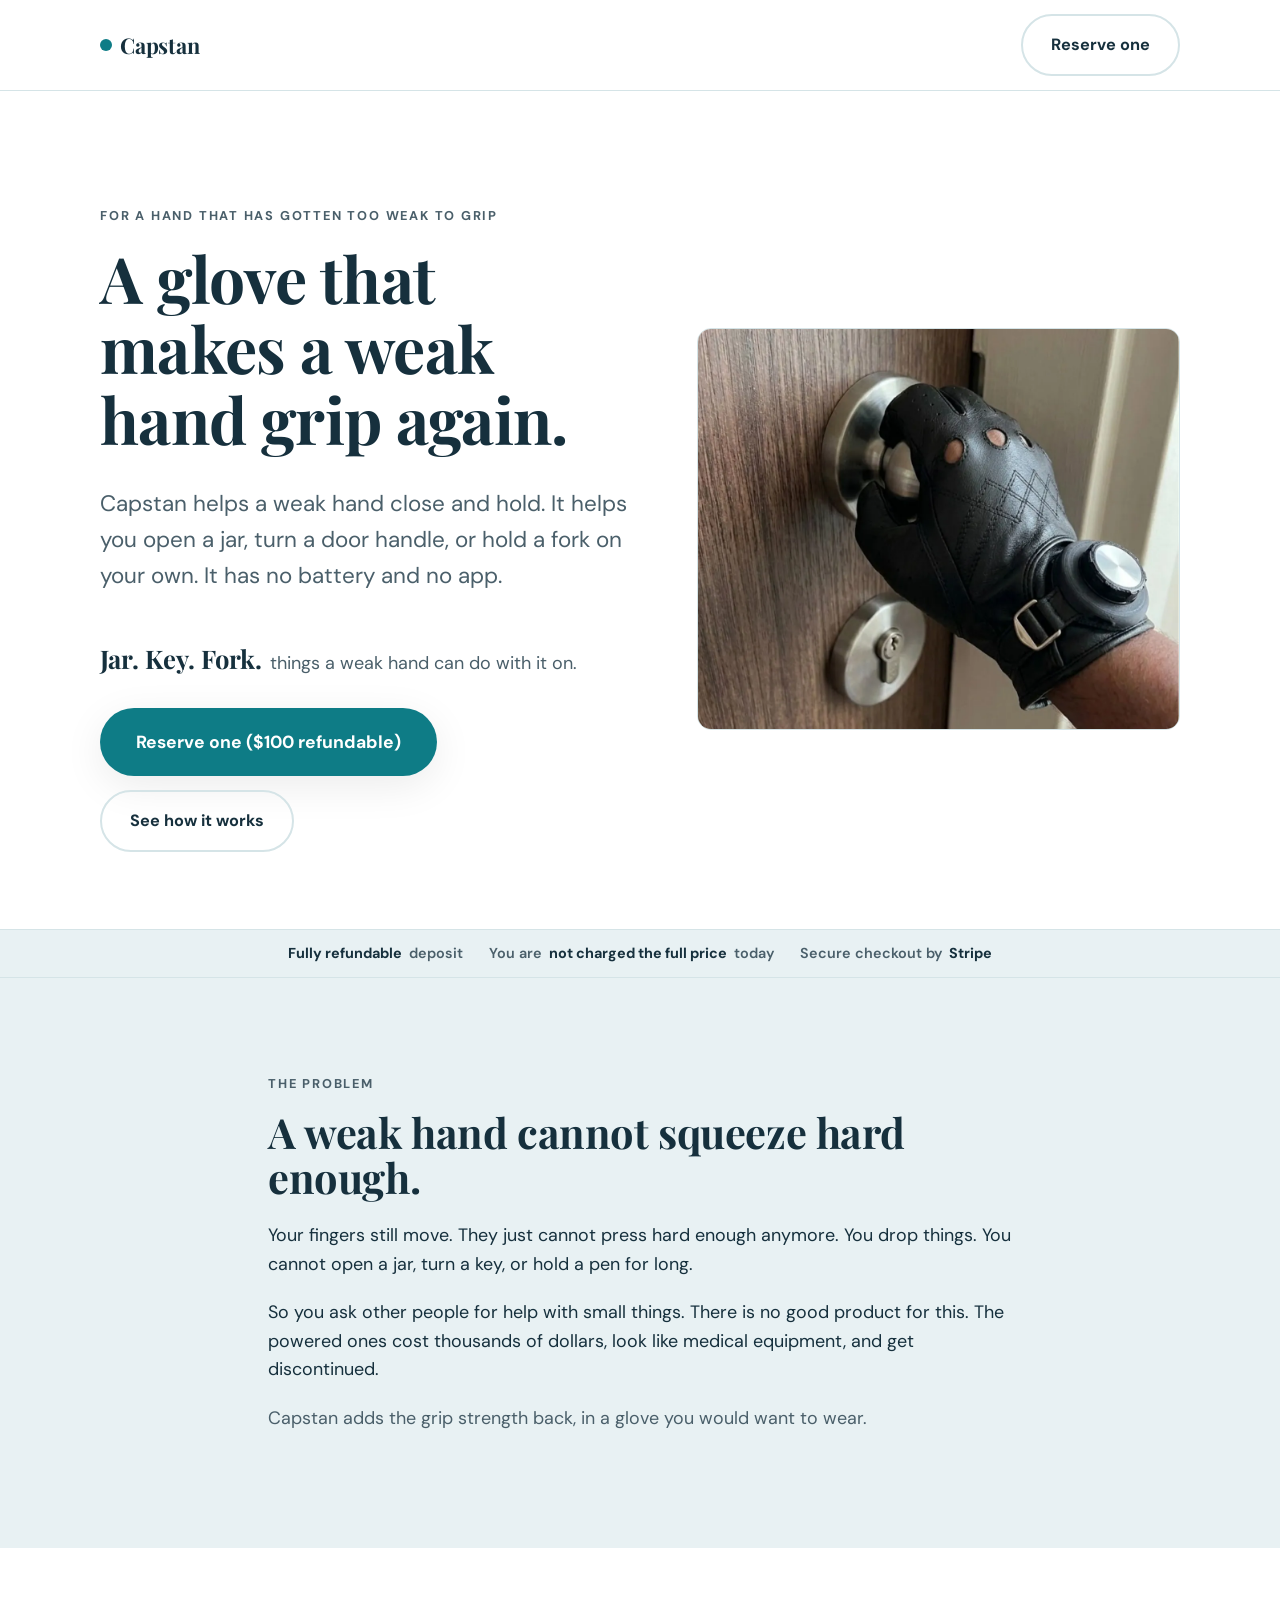
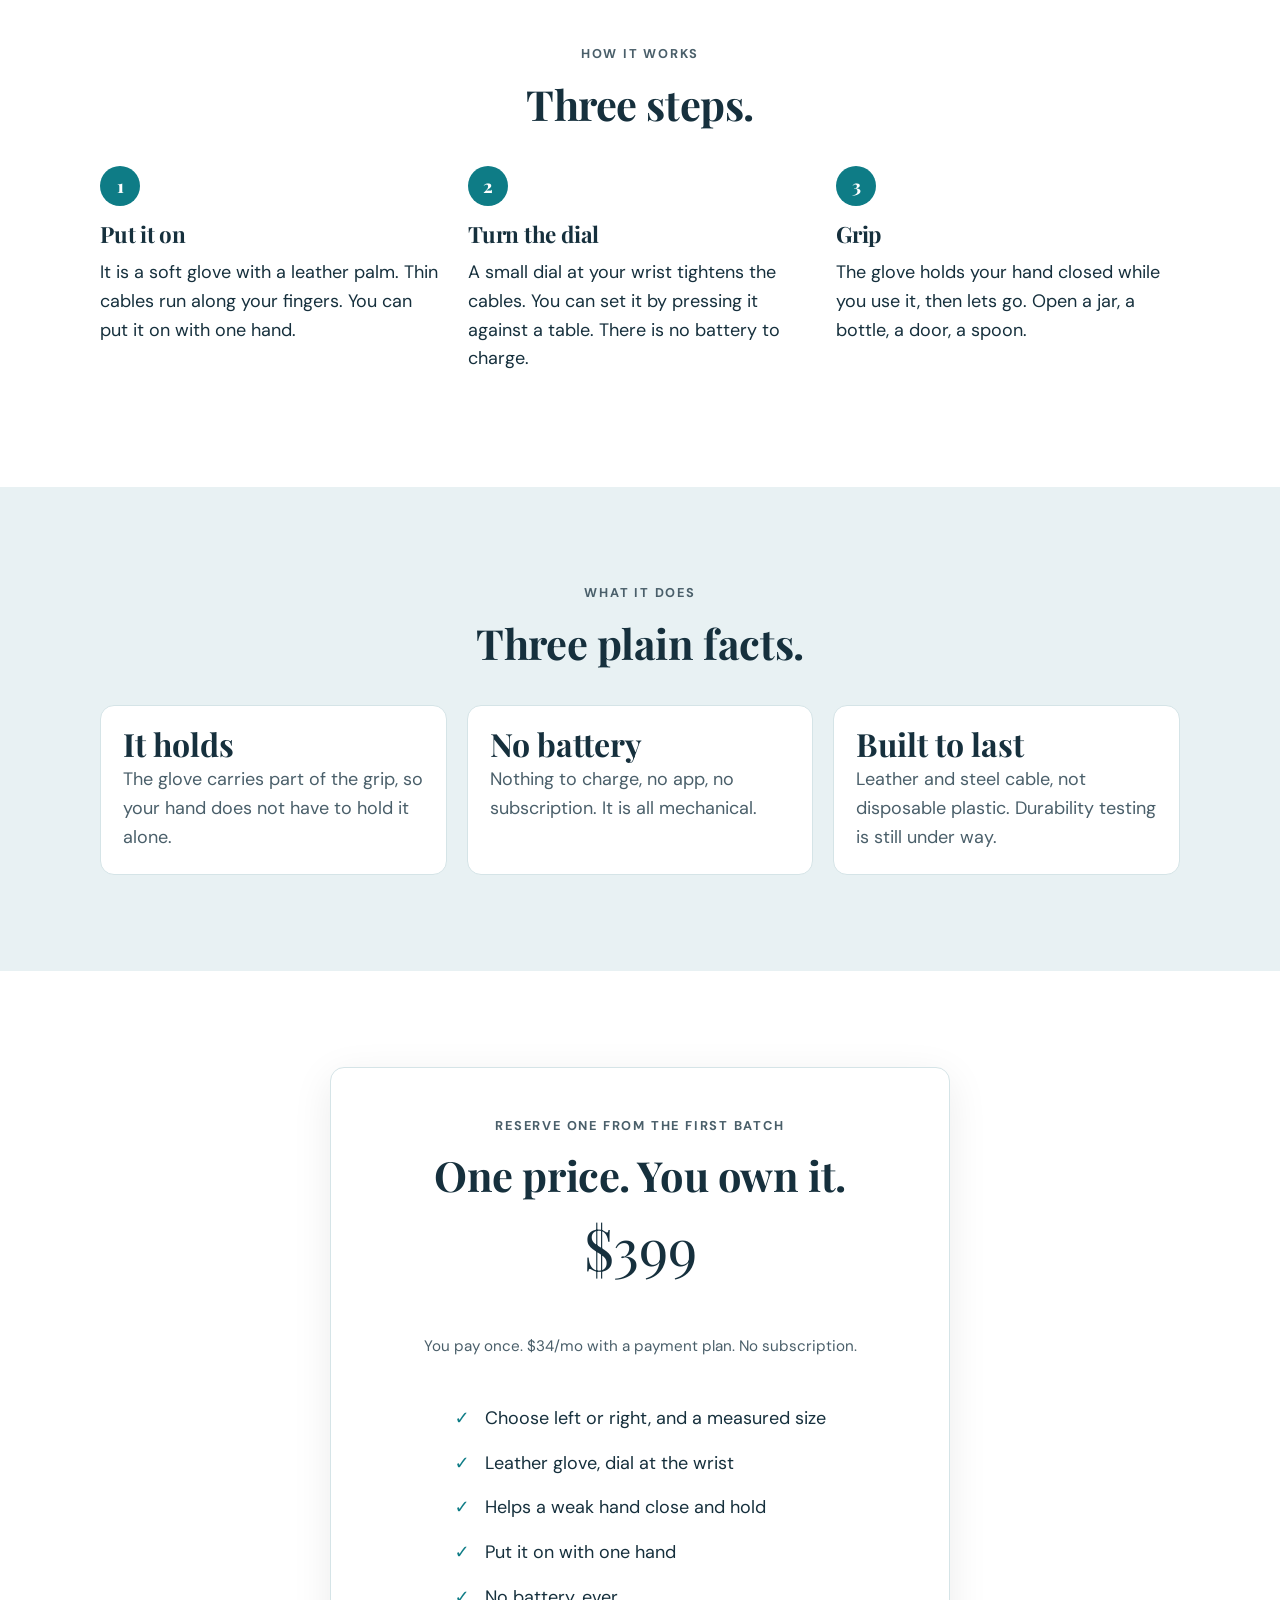
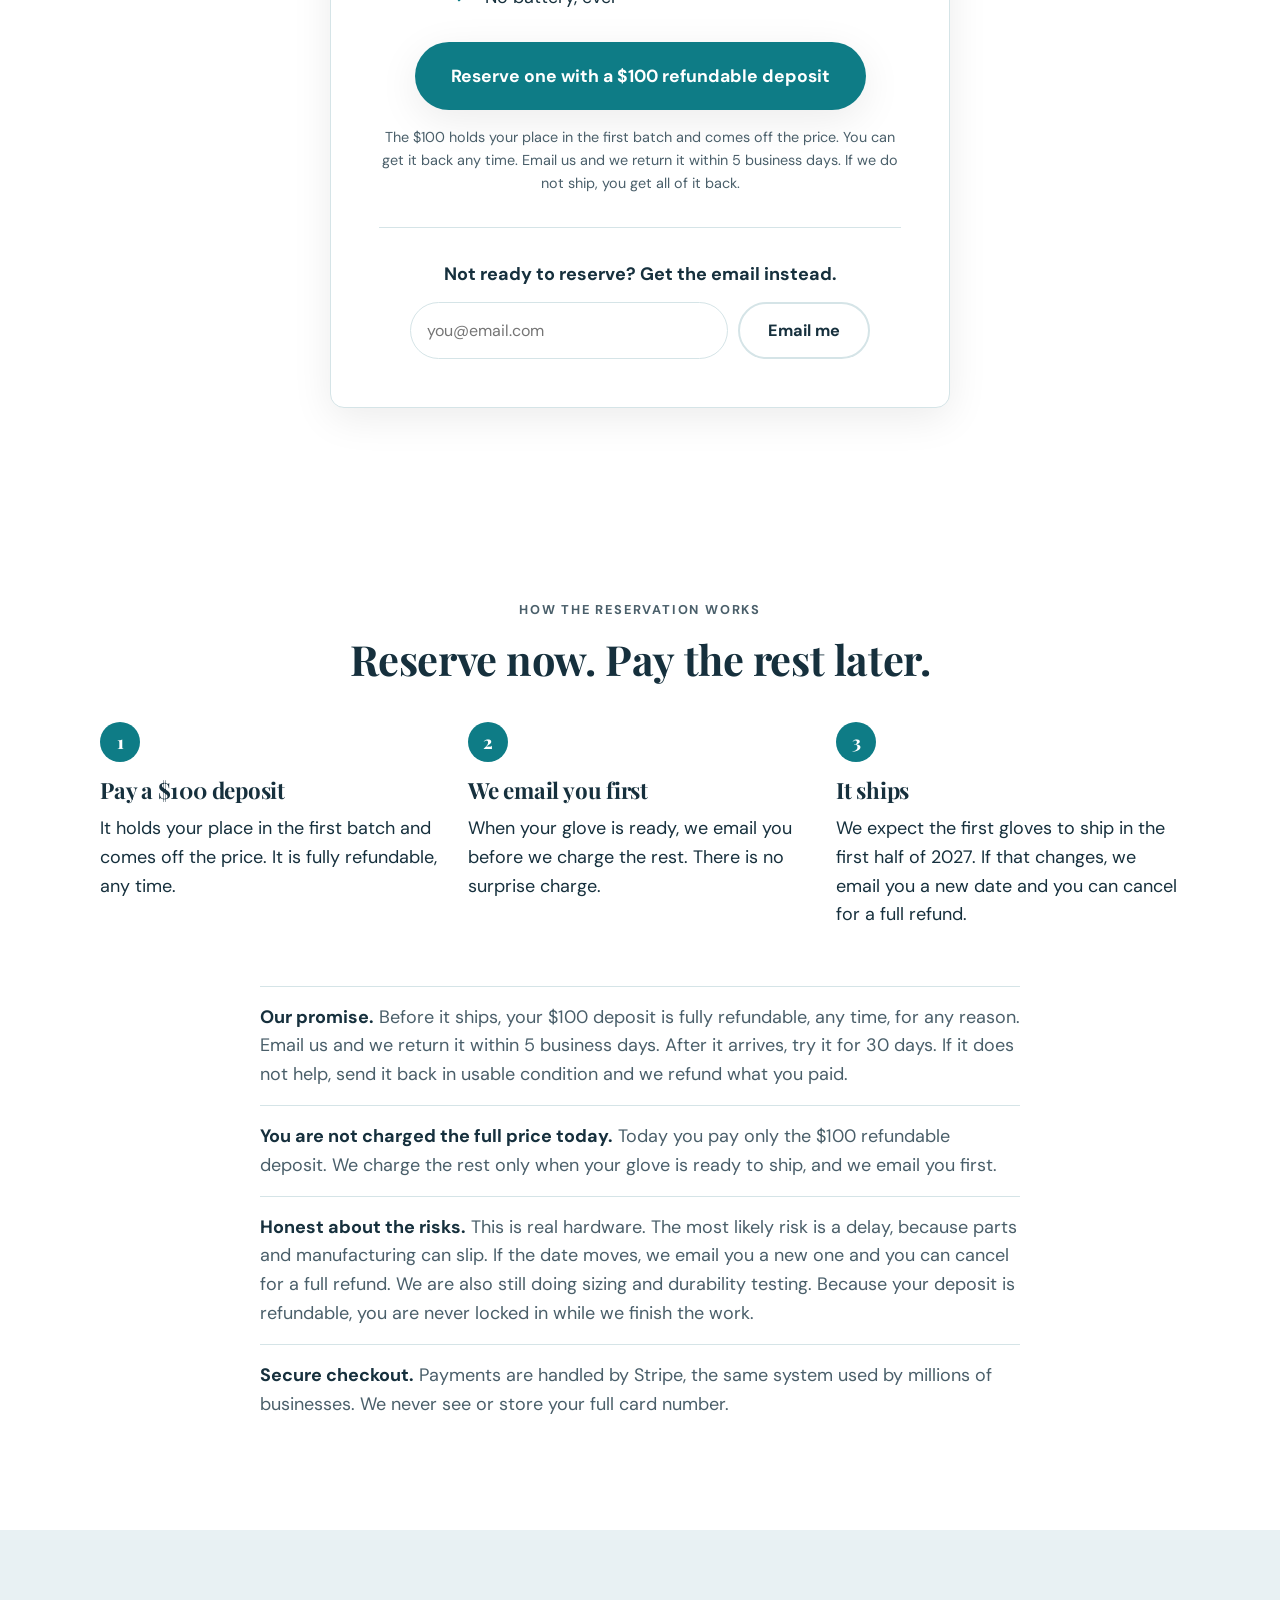
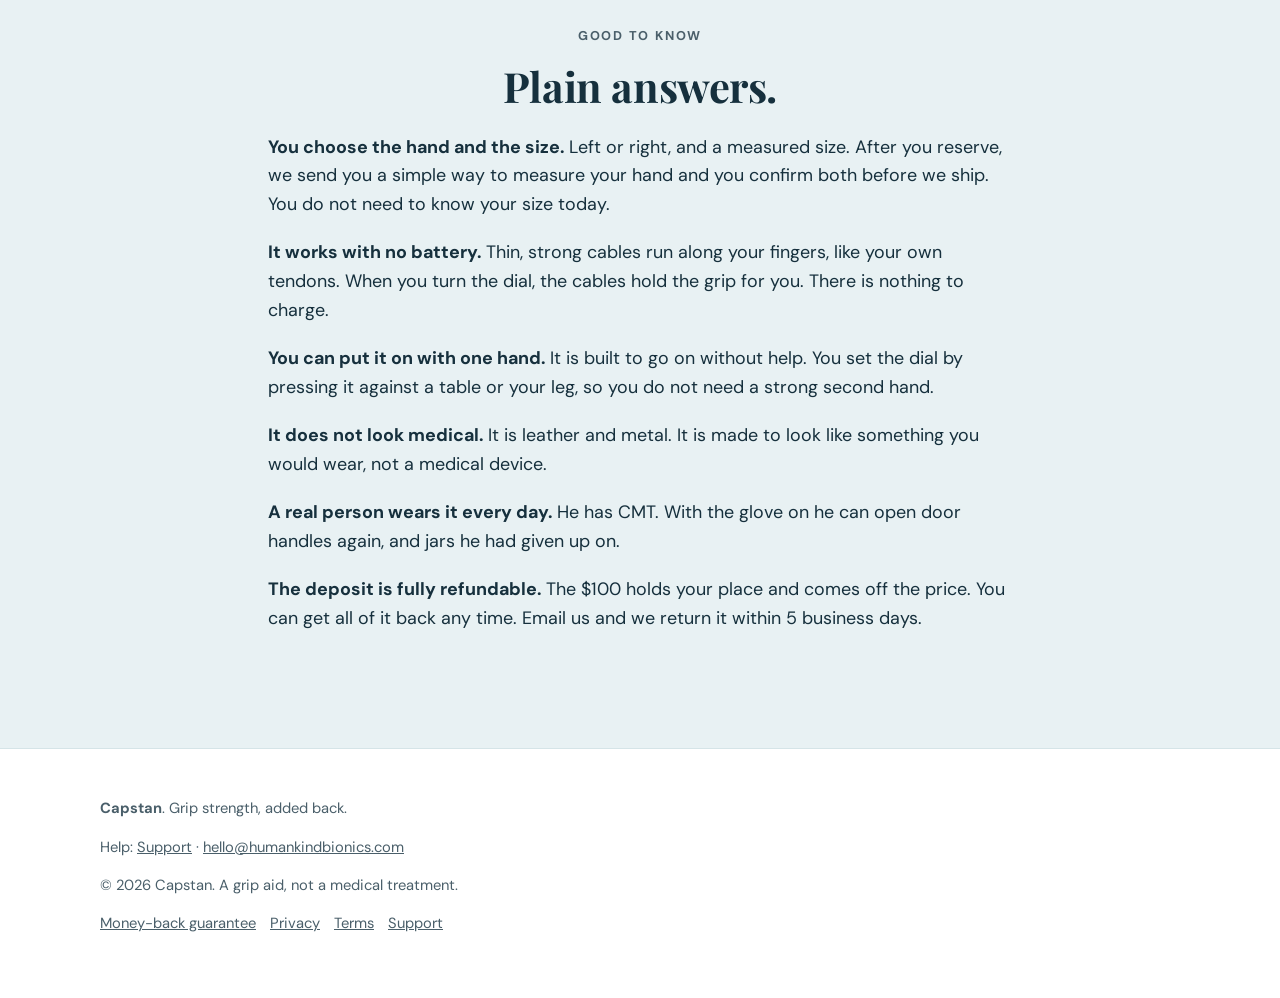
==== commit e9044c65: "Answer the sizing question, which no page answered Buyers choose left or right and a measured size, " ====
--- a/capstan/index.html
+++ b/capstan/index.html
@@ -106,6 +106,7 @@
       <p class="offer__price" data-price>$399</p>
       <p class="offer__note">You pay once. <span data-price-monthly>$34/mo</span> with a payment plan. No subscription.</p>
       <ul class="offer__list">
+        <li>Choose left or right, and a measured size</li>
         <li>Leather glove, dial at the wrist</li>
         <li>Helps a weak hand close and hold</li>
         <li>Put it on with one hand</li>
@@ -131,6 +132,7 @@
     <p class="eyebrow center" style="text-align:center">Good to know</p>
     <h2 class="center">Plain answers.</h2>
     <div class="story" style="margin-top:1.5rem">
+      <p><b>You choose the hand and the size.</b> Left or right, and a measured size. After you reserve, we send you a simple way to measure your hand and you confirm both before we ship. You do not need to know your size today.</p>
       <p><b>It works with no battery.</b> Thin, strong cables run along your fingers, like your own tendons. When you turn the dial, the cables hold the grip for you. There is nothing to charge.</p>
       <p><b>You can put it on with one hand.</b> It is built to go on without help. You set the dial by pressing it against a table or your leg, so you do not need a strong second hand.</p>
       <p><b>It does not look medical.</b> It is leather and metal. It is made to look like something you would wear, not a medical device.</p>
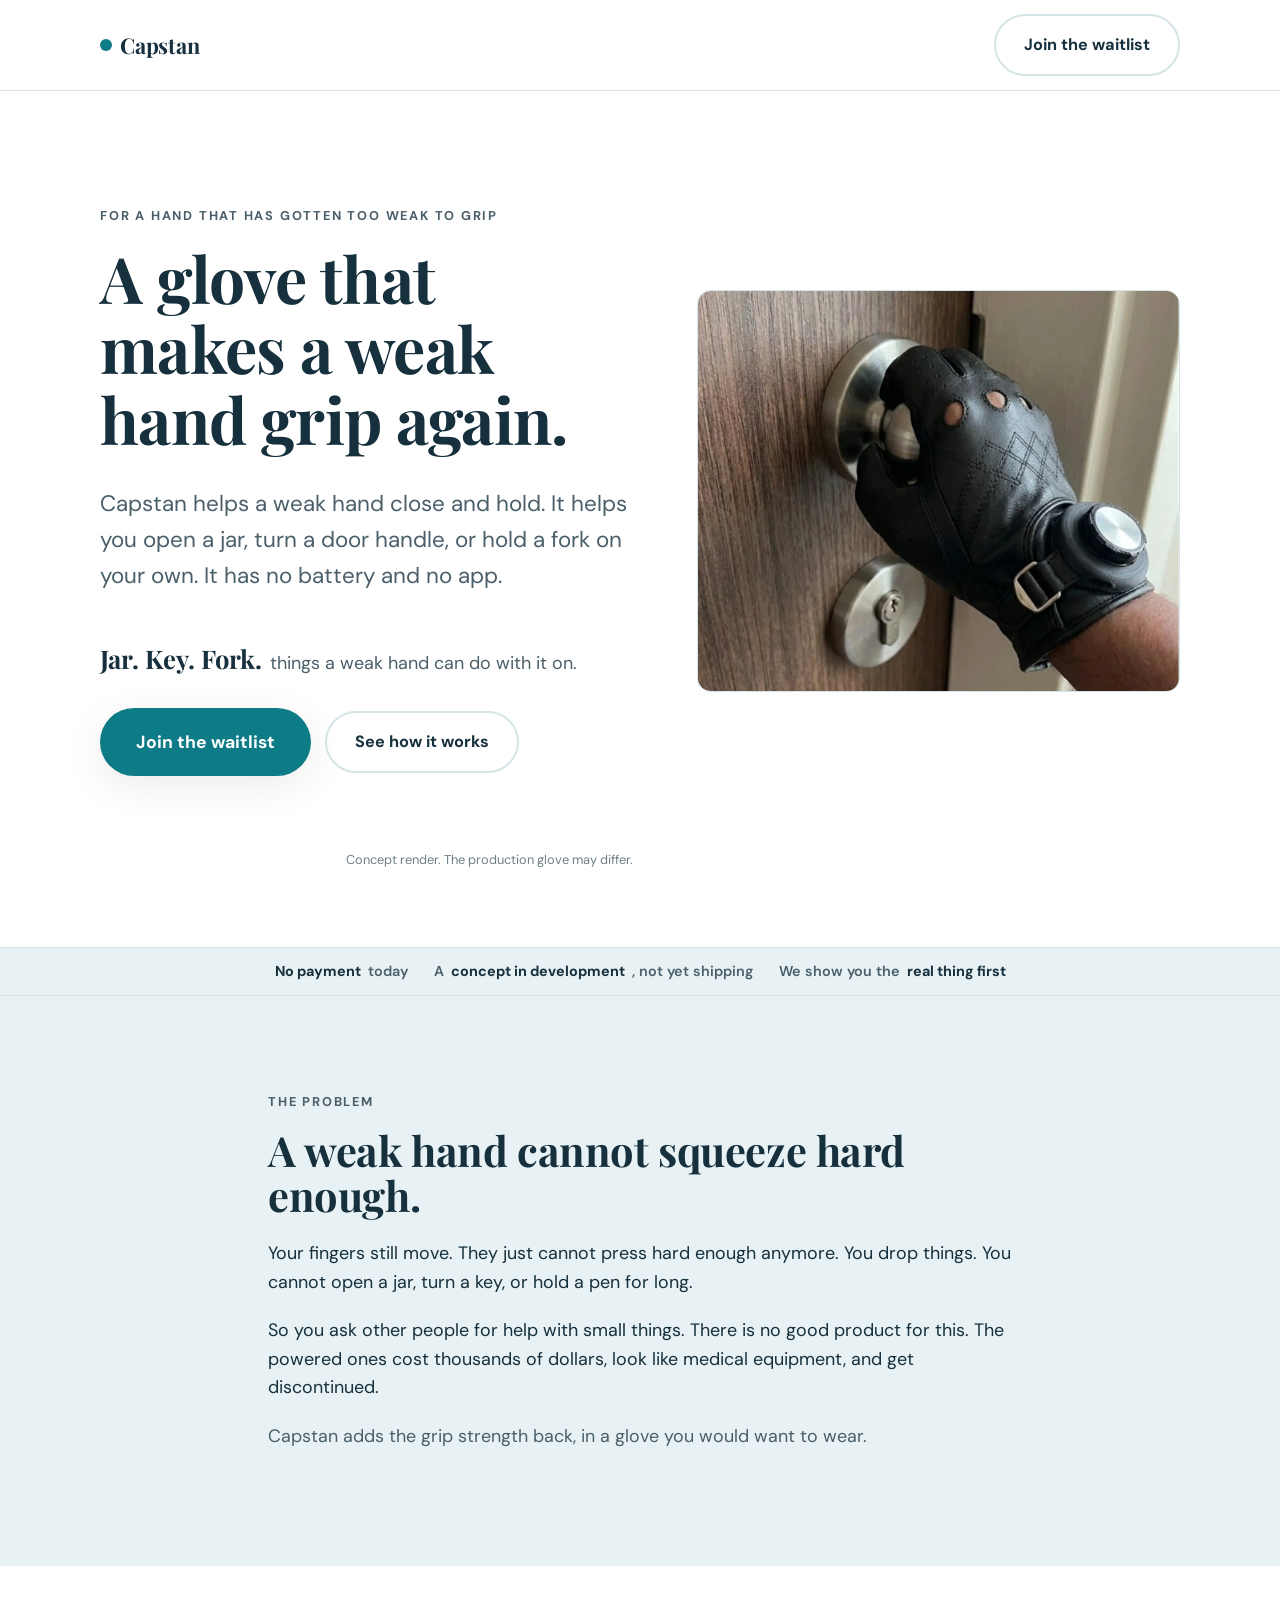
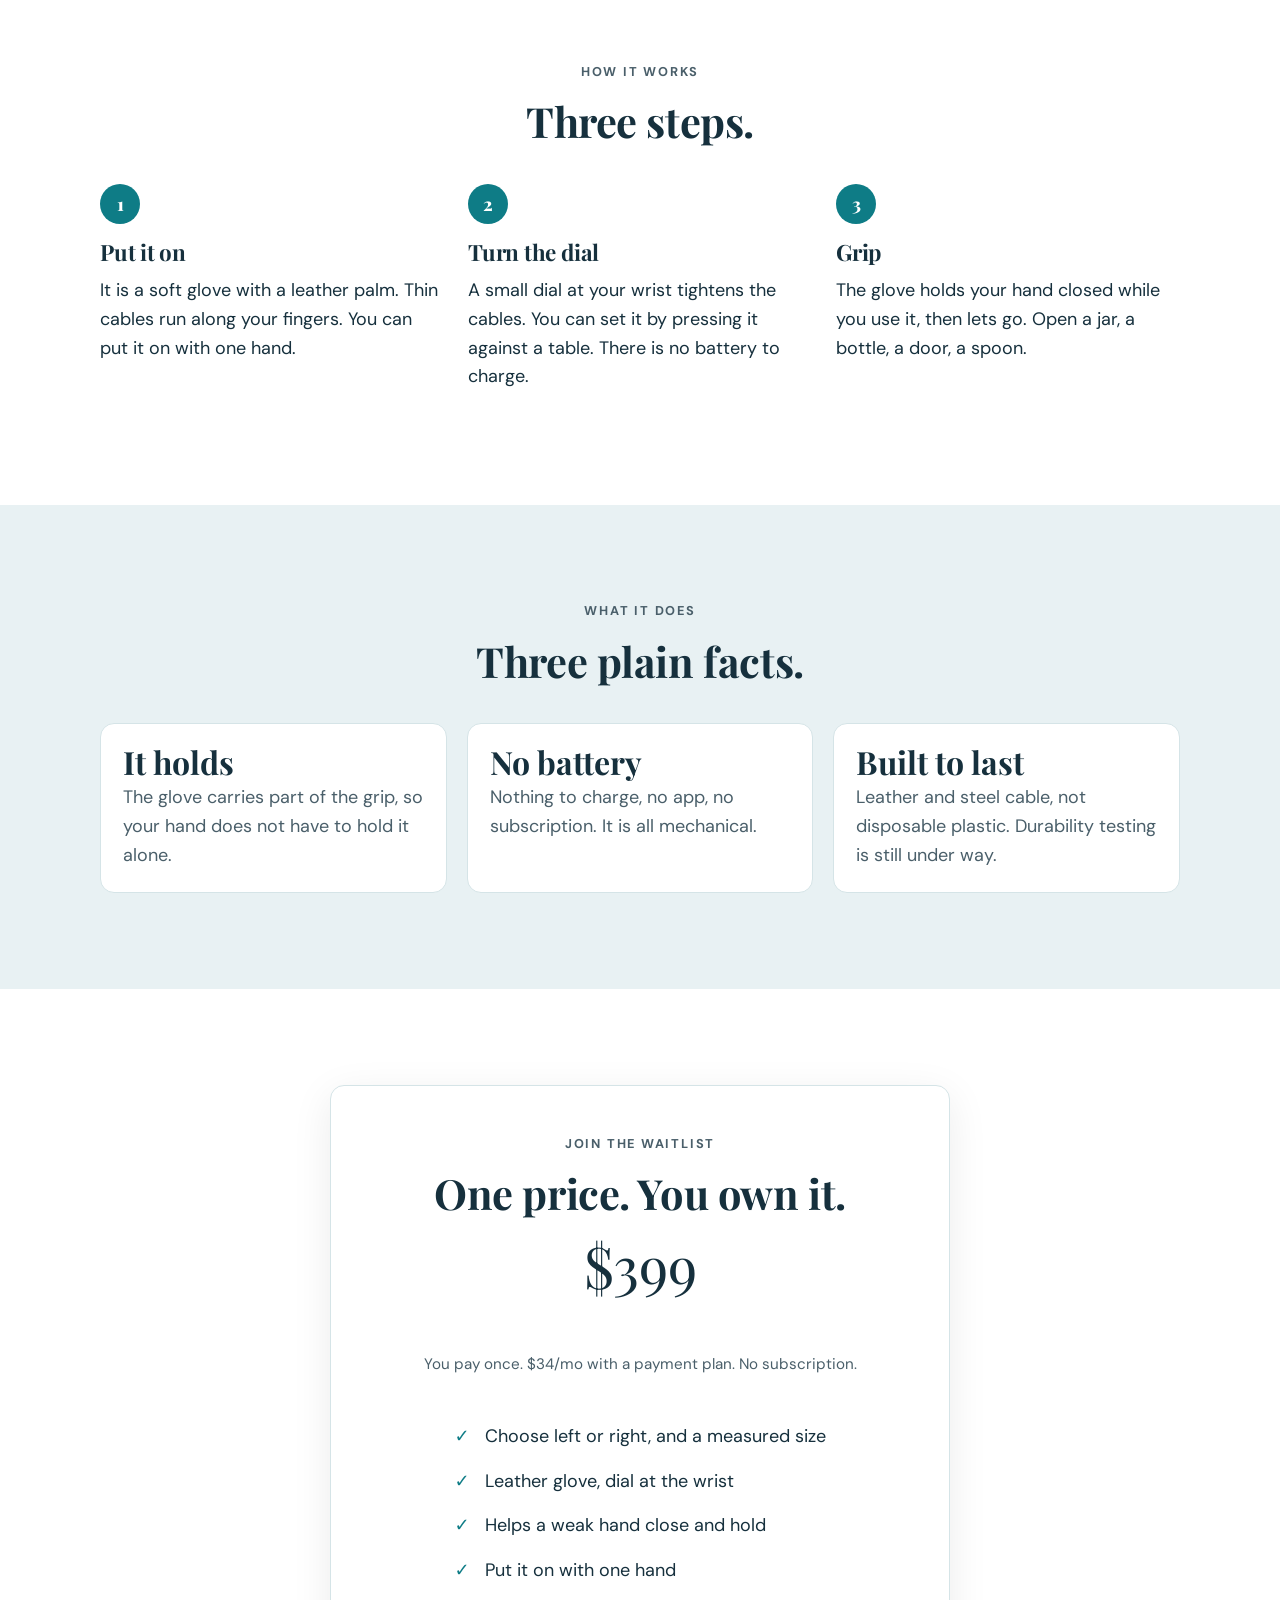
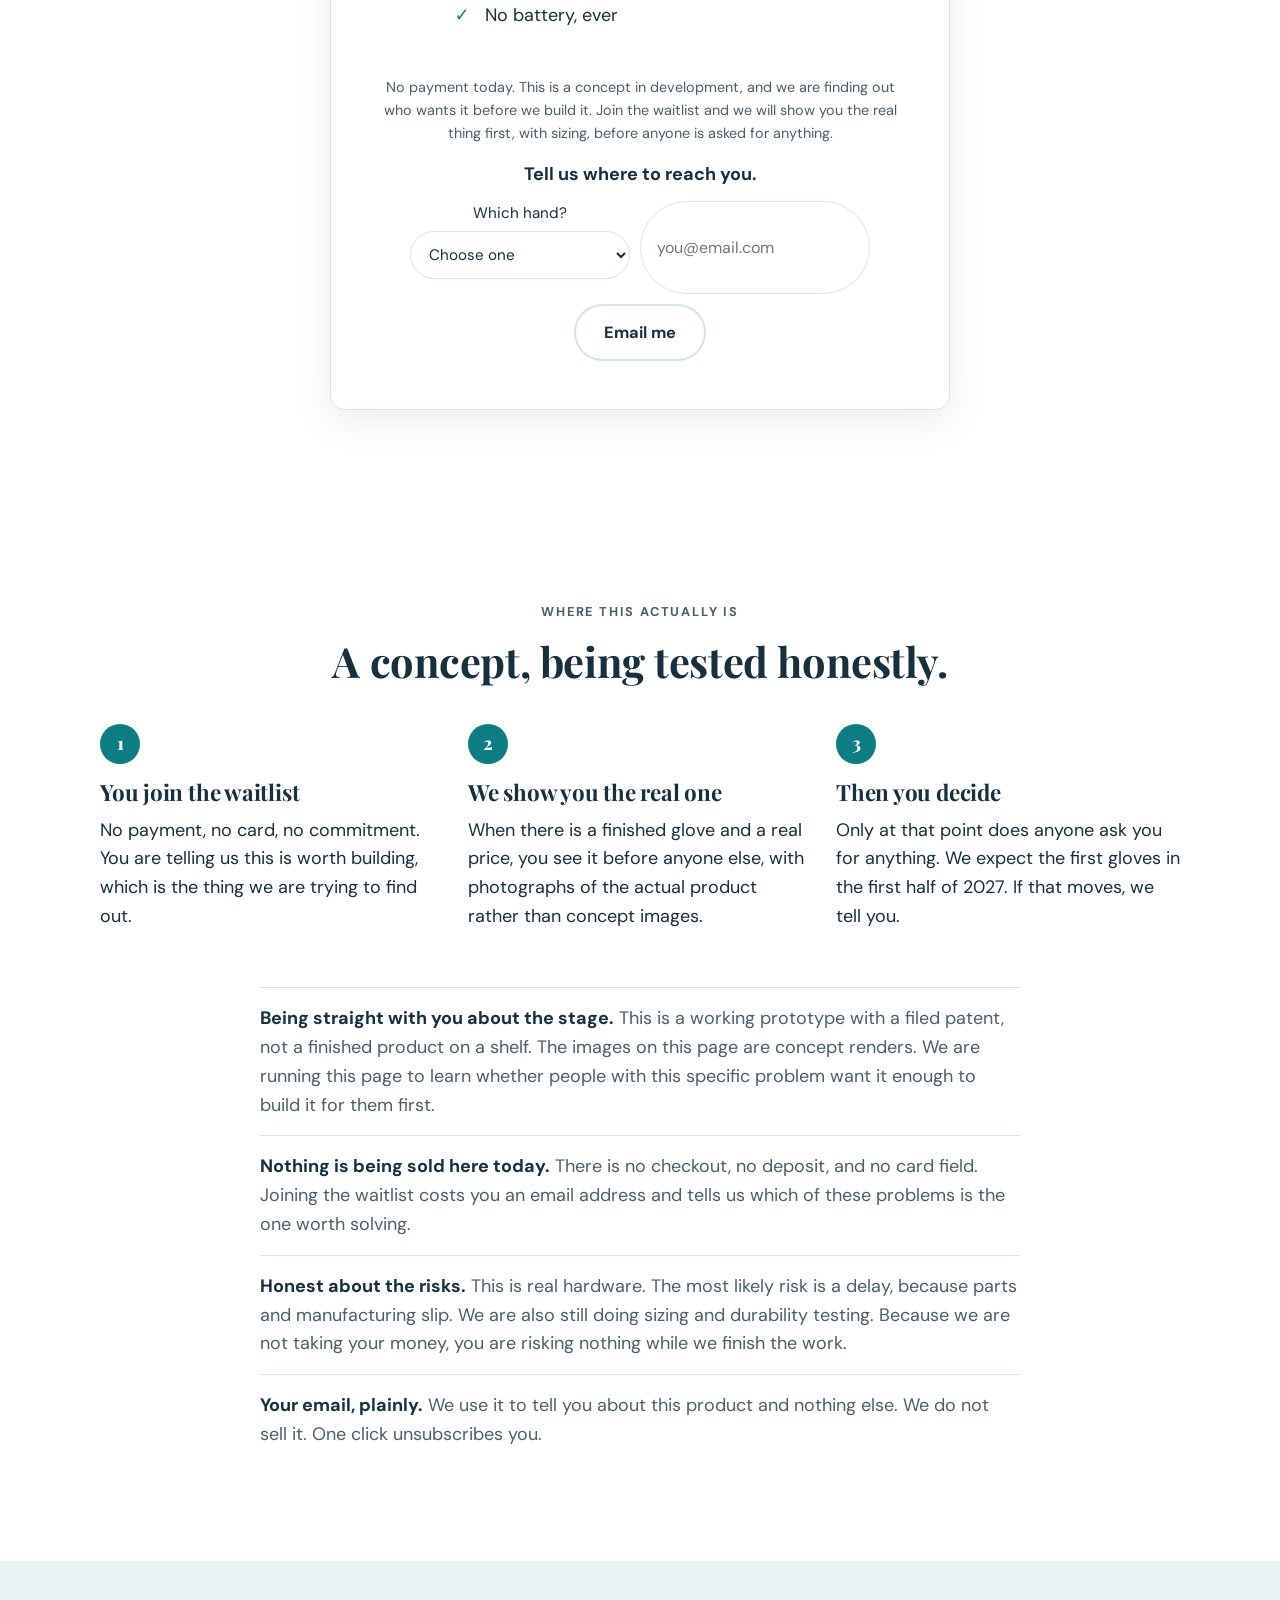
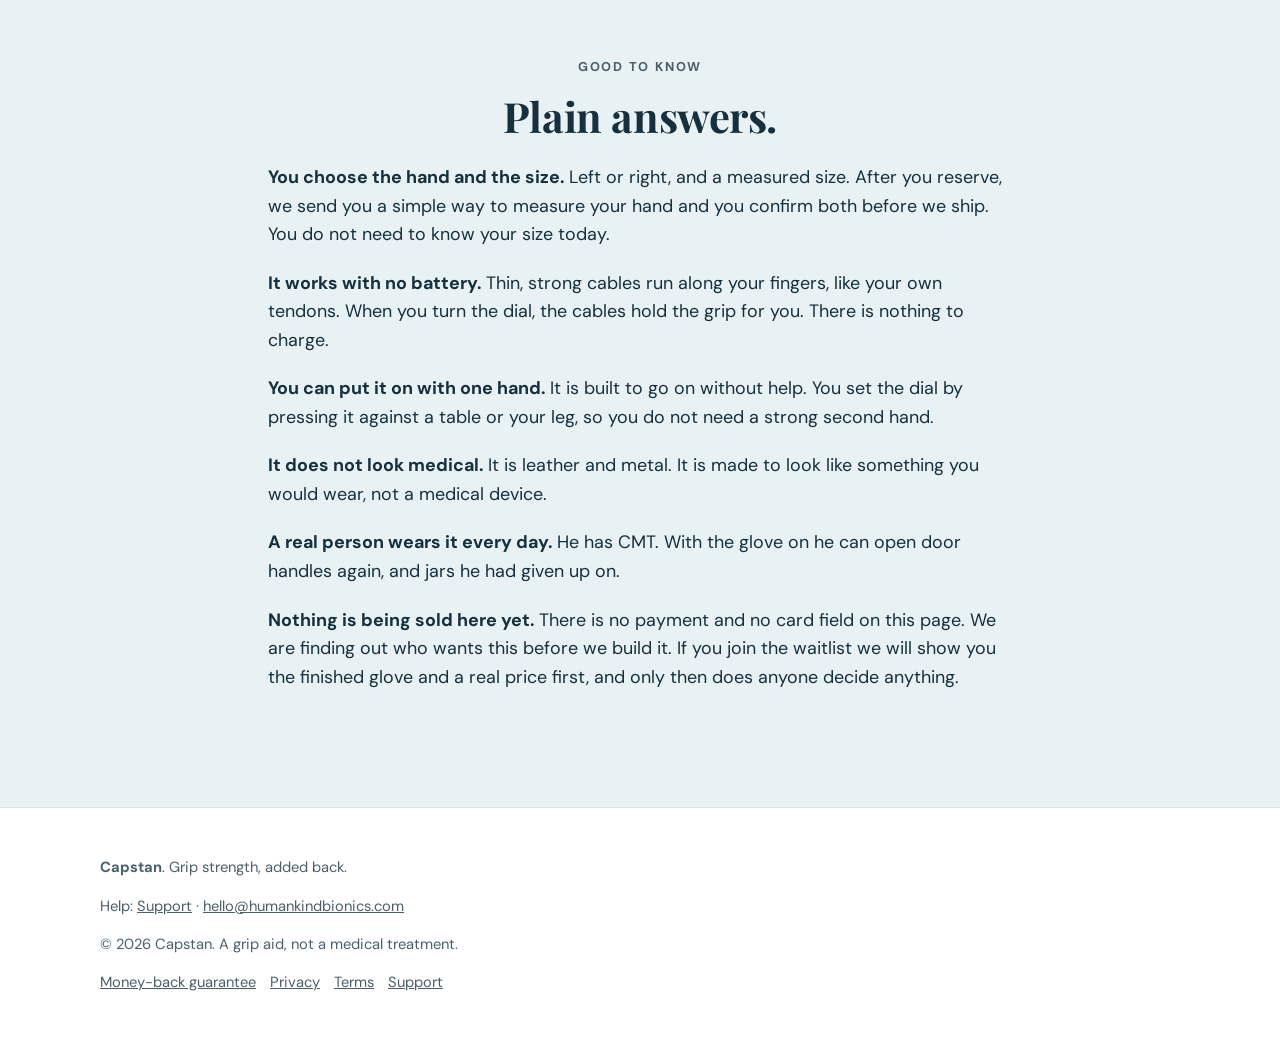
==== commit ad224834: "Phase one: waitlist instead of deposits, and label the renders The goal is to rank nine markets, not" ====
--- a/capstan/index.html
+++ b/capstan/index.html
@@ -29,7 +29,7 @@
 <nav class="nav">
   <div class="nav__inner">
     <span class="brand"><span class="brand__dot"></span> Capstan</span>
-    <a class="btn btn--ghost" href="#reserve">Reserve one</a>
+    <a class="btn btn--ghost" href="#reserve">Join the waitlist</a>
   </div>
 </nav>
 
@@ -51,7 +51,7 @@
         <b>Jar. Key. Fork.</b><span class="muted">things a weak hand can do with it on.</span>
       </div>
       <div class="btn-row" style="margin-top:1.8rem">
-        <a class="btn btn--primary btn--big" href="#reserve" data-deposit="hero">Reserve one ($100 refundable)</a>
+        <a class="btn btn--primary btn--big" href="#reserve" data-cta="hero">Join the waitlist</a>
         <a class="btn btn--ghost" href="#how">See how it works</a>
       </div>
     </div>
@@ -59,6 +59,7 @@
       <img src="door-latch.webp" alt="A gloved hand turning a door latch. The black leather glove has a dial at the wrist."
            width="1200" height="1006" decoding="async" fetchpriority="high" />
     </div>
+      <p class="render-note">Concept render. The production glove may differ.</p>
   </div>
 </header>
 
@@ -101,7 +102,7 @@
 <section class="section" id="reserve" data-section="reserve">
   <div class="wrap">
     <div class="offer">
-      <p class="eyebrow" style="justify-content:center">Reserve one from the first batch</p>
+      <p class="eyebrow" style="justify-content:center">Join the waitlist</p>
       <h2>One price. You own it.</h2>
       <p class="offer__price" data-price>$399</p>
       <p class="offer__note">You pay once. <span data-price-monthly>$34/mo</span> with a payment plan. No subscription.</p>
@@ -112,13 +113,15 @@
         <li>Put it on with one hand</li>
         <li>No battery, ever</li>
       </ul>
-      <div>
-        <a class="btn btn--primary btn--big" href="#" data-deposit="offer">Reserve one with a $100 refundable deposit</a>
-      </div>
-      <p class="deposit-note">The $100 holds your place in the first batch and comes off the price. You can get it back any time. Email us and we return it within 5 business days. If we do not ship, you get all of it back.</p>
-      <hr style="border:none;border-top:1px solid var(--line);margin:2rem 0" />
-      <p style="margin-bottom:.8rem"><b>Not ready to reserve? Get the email instead.</b></p>
+      <p class="deposit-note">No payment today. This is a concept in development, and we are finding out who wants it before we build it. Join the waitlist and we will show you the real thing first, with sizing, before anyone is asked for anything.</p>
+      <p style="margin-bottom:.8rem"><b>Tell us where to reach you.</b></p>
       <form class="emailform" style="margin:0 auto;justify-content:center" data-email-form="offer" action="https://formspree.io/f/XXXXXXXX" method="POST">
+        <label style="display:block;margin:0 0 .9rem;font-size:.95rem">Which hand?
+          <select name="hand" required aria-label="Which hand" style="display:block;margin-top:.35rem;padding:12px 14px;border-radius:999px;border:1px solid var(--line);font:inherit;background:var(--bg);color:var(--ink);min-width:220px">
+            <option value="">Choose one</option>
+            <option>Left</option><option>Right</option><option>Both</option>
+          </select>
+        </label>
         <input type="email" name="email" placeholder="you@email.com" required aria-label="Email address" />
         <button class="btn btn--ghost" type="submit">Email me</button>
       </form>
@@ -137,7 +140,7 @@
       <p><b>You can put it on with one hand.</b> It is built to go on without help. You set the dial by pressing it against a table or your leg, so you do not need a strong second hand.</p>
       <p><b>It does not look medical.</b> It is leather and metal. It is made to look like something you would wear, not a medical device.</p>
       <p><b>A real person wears it every day.</b> He has CMT. With the glove on he can open door handles again, and jars he had given up on.</p>
-      <p><b>The deposit is fully refundable.</b> The $100 holds your place and comes off the price. You can get all of it back any time. Email us and we return it within 5 business days.</p>
+      <p><b>Nothing is being sold here yet.</b> There is no payment and no card field on this page. We are finding out who wants this before we build it. If you join the waitlist we will show you the finished glove and a real price first, and only then does anyone decide anything.</p>
     </div>
   </div>
 </section>
@@ -153,8 +156,8 @@
 </footer>
 
 <div class="sticky-cta">
-  <span><b data-price>$399</b> · <span class="muted">$100 deposit</span></span>
-  <a class="btn btn--primary" href="#reserve" data-deposit="sticky">Reserve one</a>
+  <span><b data-price>$399</b> · <span class="muted">no payment today</span></span>
+  <a class="btn btn--primary" href="#reserve" data-cta="sticky">Join the waitlist</a>
 </div>
 
 <script>
--- a/shared/base.css
+++ b/shared/base.css
@@ -177,3 +177,6 @@
 .sfoot__contact a { color: var(--ink); font-weight: 500; }
 .sfoot__fine { margin: 0; font-size: .86rem; line-height: 1.55; max-width: 68ch; }
 @media (max-width: 560px) { .sfoot__nav { gap: 10px 18px; } }
+
+/* concept-stage disclosure, sits under the hero image */
+.render-note { font-size: .8rem; color: var(--ink-soft); opacity: .8; margin: .6rem 0 0; text-align: right; }
